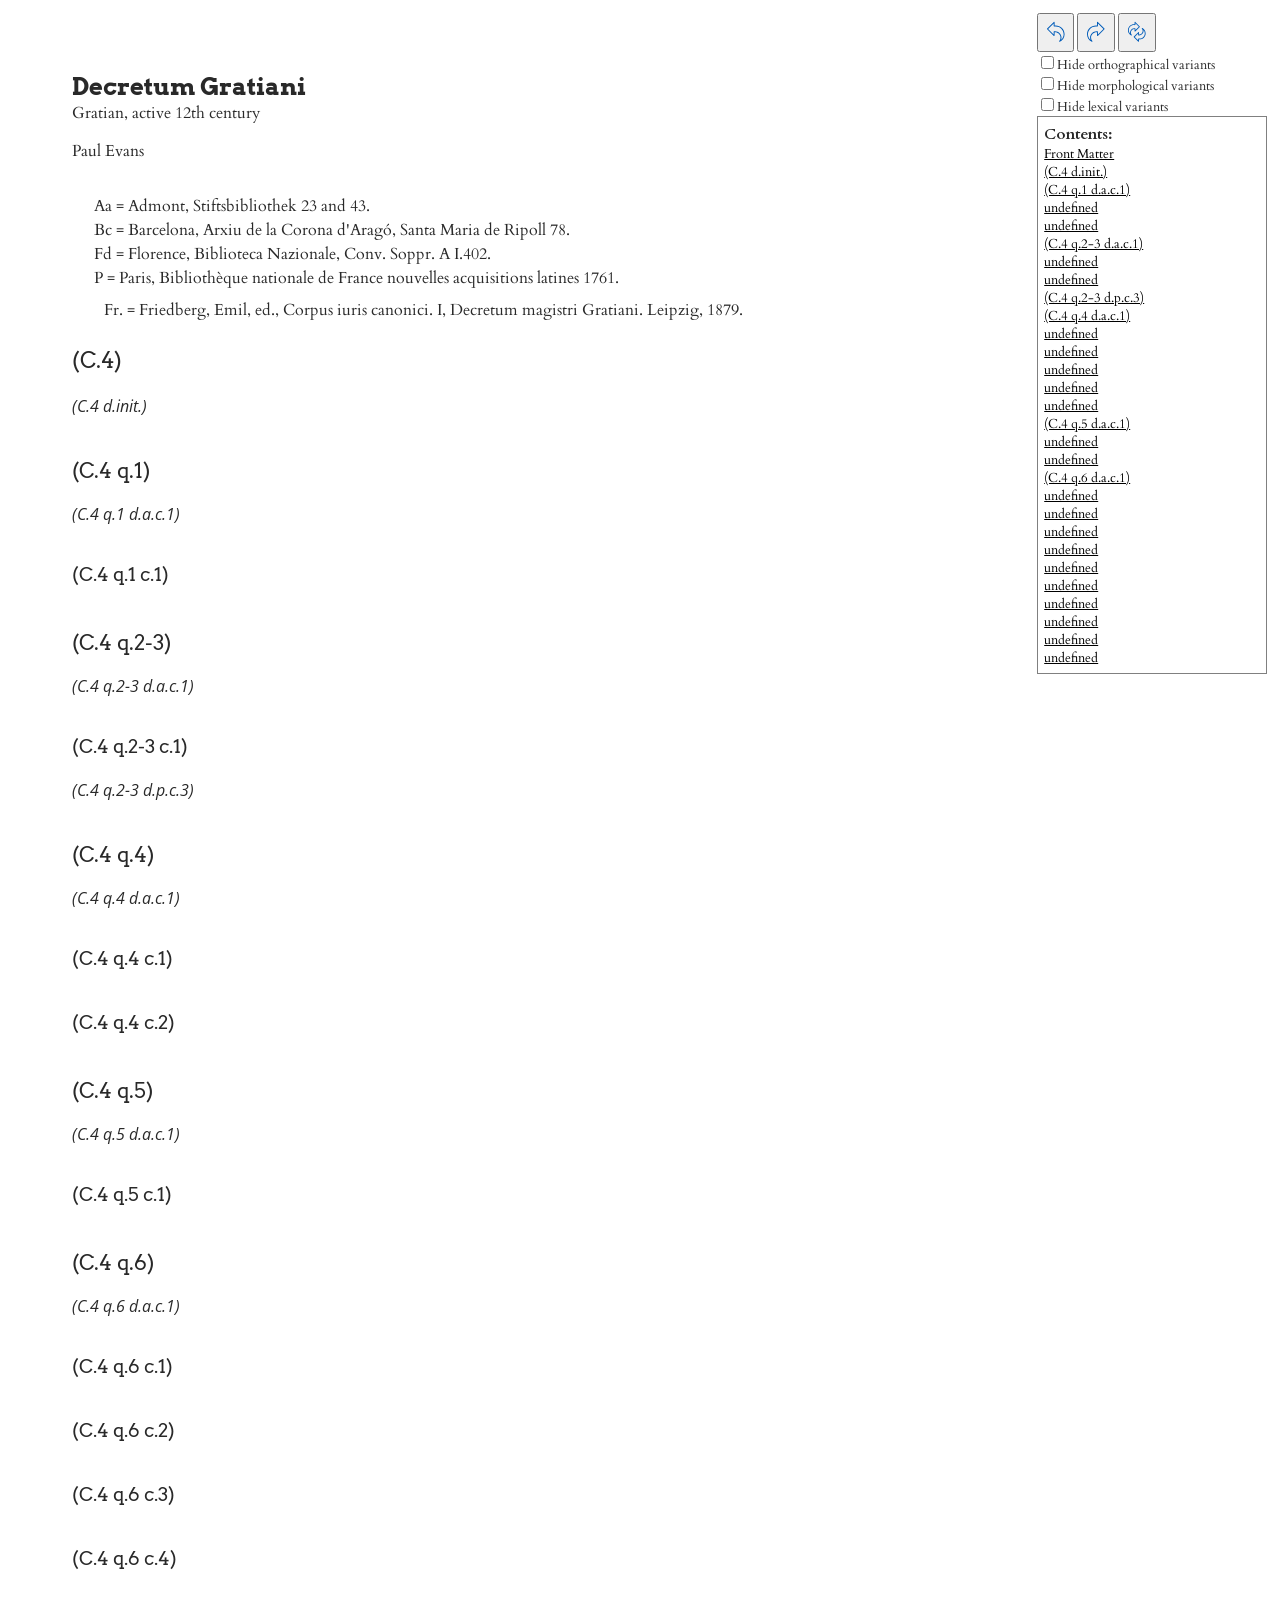
==== index.html @ b50c72ef "Start populating critical edition Saved template version of Critical.xml to data/templates/. Started" ====
<!DOCTYPE html>
<html>
  <head>
    <meta http-equiv="Content-Type" content="text/html; charset=UTF-8">
    <link rel="stylesheet" href="css/fonts.css">
    <link rel="stylesheet" href="css/tei-html.css">
    <link rel="stylesheet" href="css/critical.css">
    <link rel="stylesheet" href="js/jquery-ui-1.11.4.custom/jquery-ui.css">
    <script type="text/javascript" src="js/CETEI.js"></script>
    <script type="text/javascript" src="js/jquery/jquery-1.11.3.js"></script>
    <script type="text/javascript" src="js/jquery-ui-1.11.4.custom/jquery-ui.js"></script>
    <script type="text/javascript" src="js/appcrit.js"></script>
    <script src="js/alpheios-morphlib.js" charset="utf-8"></script>
    <script type="text/javascript">
      var c = new CETEI();
      c.shadowCSS = "css/tei-html.css";
      var app = new appcrit(c, "tei-ab", "tei-div[type=textpart]");
      c.addBehaviors({"handlers":{
        "ab": function(elt) {
          if (elt.previousElementSibling.localName == "tei-head") {
            elt.insertAdjacentHTML('afterbegin', "<span class=\"head\">" + elt.previousElementSibling.innerHTML + " </span>");
          }
        },
        "choice": function(elt) {
          elt.insertAdjacentHTML('afterend', "<br/>");
        },
        // Overrides the default ptr behavior, displaying a short link
        "ptr": function(elt) {
            var link = document.createElement("a");
            link.innerHTML = elt.getAttribute("target").replace(/https?:\/\/([^\/]+)\/.*/, "$1");
            link.href = elt.getAttribute("target");
            return link;
        },
        "gap": ["<span>*</span>"],
        "witDetail": function(elt) {
          var content = document.createElement("span");
          if (elt.hasAttribute("data-empty")) {
            if (elt.getAttribute("type") == "correction-altered") {
              content.innerHTML = " (p.c.) "
            }
            if (elt.getAttribute("type") == "correction-original") {
              content.innerHTML = " (a.c.) "
            }
          } else {
            content.innerHTML = " (" + elt.innerHTML + ") ";
          }
          return content;
        }
      }});
      var data = c.getHTML5('data/Critical.xml', null, function(el){
        if (el.hasAttribute("id")) {
         if (["tei-listwit", "tei-witness", "tei-bibl", "tei-handnote", "tei-person", "tei-item"].includes(el.localName)) {
            var val = $(el).children("tei-abbr[type=siglum]").html();
            if (val) {
              app.references["#" + el.getAttribute("id")] = val;
            } else {
              app.references["#" + el.getAttribute("id")] = el.getAttribute("id");
            }
          }
        }
      });
      data.then(function(TEI){
        $("body").append(TEI);
        app.loadData(TEI);
        if (window.location.hash) {
    			window.location = window.location;
    		}
        $("#loading").remove();
        var section = $("tei-div[type=edition]");
        section.find("tei-ab").each(function(i,elt) {
          var e = $(elt);
          var btns = e.find("span.apps");
          var top = 0;
          var left = 0;
          btns.each(function(i,elt){
            $(elt).find("button").each(function(i,elt) {
              var btn = $(elt);
              var pos = $("#" + app.escapeID(btn.attr("data-app"))).position();
              if (top < pos["top"]) {
                top = pos["top"];
                left = 0;
              } else {
                left++;
              }
              btn.css({"position":"absolute","top":top + "px","left":(left*25) + "px"});
            });
          });
        });
        var morph = new morphlibrary(document);
        morph.activate("lat");
      })
    </script>
    <style media="screen">
      *[source=\#DS] {
        width: 75%;
        border-left: thin solid black;
        border-right: thin solid black;
      }
      tei-ab[source=\#Σ] {
        padding-left: 25%;
        width: 75%;
      }
      tei-seg[source=\#Σ] {
        padding-left: 25%;
        width: 75%;
      }
      tei-div[source=\#Σ]>tei-ab {
        padding-left: 25%;
        width: 75%;
      }
      tei-choice {
        display:block;
      }
      tei-choice>tei-seg {
        float: left;
      }
      tei-choice>tei-seg[source=\#DS] {
        width: 50%;
      }
      tei-choice>tei-seg[source=\#Σ] {
        padding-left: 0px;
        width: 49%;
      }
      tei-div {
        display:block;
      }
      tei-div[type=edition] {
        text-align: justify;
        width: 700px;
      }
      tei-div[type=textpart]>tei-head {
        display: none;
      }
      tei-quote[type=lemma] {
        font-style: normal;
        text-transform: uppercase;
      }
      tei-quote {
        font-style: italic;
      }
      tei-seg {
        display: block;
      }
      tei-ab span.apps {
        width: 150px;
        right: 250px;
      }
    </style>
  </head>
  <body>
    <svg class="svg-icon" style="display:none;">
      <symbol id="note-icon" viewBox="0 0 20 20">
      	<path d="M14.999,8.543c0,0.229-0.188,0.417-0.416,0.417H5.417C5.187,8.959,5,8.772,5,8.543s0.188-0.417,0.417-0.417h9.167C14.812,8.126,14.999,8.314,14.999,8.543 M12.037,10.213H5.417C5.187,10.213,5,10.4,5,10.63c0,0.229,0.188,0.416,0.417,0.416h6.621c0.229,0,0.416-0.188,0.416-0.416C12.453,10.4,12.266,10.213,12.037,10.213 M14.583,6.046H5.417C5.187,6.046,5,6.233,5,6.463c0,0.229,0.188,0.417,0.417,0.417h9.167c0.229,0,0.416-0.188,0.416-0.417C14.999,6.233,14.812,6.046,14.583,6.046 M17.916,3.542v10c0,0.229-0.188,0.417-0.417,0.417H9.373l-2.829,2.796c-0.117,0.116-0.71,0.297-0.71-0.296v-2.5H2.5c-0.229,0-0.417-0.188-0.417-0.417v-10c0-0.229,0.188-0.417,0.417-0.417h15C17.729,3.126,17.916,3.313,17.916,3.542 M17.083,3.959H2.917v9.167H6.25c0.229,0,0.417,0.187,0.417,0.416v1.919l2.242-2.215c0.079-0.077,0.184-0.12,0.294-0.12h7.881V3.959z"></path>
      </symbol>
      <symbol id="rdg-icon" viewBox="0 0 20 20">
    		<path d="M17.659,3.681H8.468c-0.211,0-0.383,0.172-0.383,0.383v2.681H2.341c-0.21,0-0.383,0.172-0.383,0.383v6.126c0,0.211,0.172,0.383,0.383,0.383h1.532v2.298c0,0.566,0.554,0.368,0.653,0.27l2.569-2.567h4.437c0.21,0,0.383-0.172,0.383-0.383v-2.681h1.013l2.546,2.567c0.242,0.249,0.652,0.065,0.652-0.27v-2.298h1.533c0.211,0,0.383-0.172,0.383-0.382V4.063C18.042,3.853,17.87,3.681,17.659,3.681 M11.148,12.87H6.937c-0.102,0-0.199,0.04-0.27,0.113l-2.028,2.025v-1.756c0-0.211-0.172-0.383-0.383-0.383H2.724V7.51h5.361v2.68c0,0.21,0.172,0.382,0.383,0.382h2.68V12.87z M17.276,9.807h-1.533c-0.211,0-0.383,0.172-0.383,0.383v1.755L13.356,9.92c-0.07-0.073-0.169-0.113-0.27-0.113H8.851v-5.36h8.425V9.807z"></path>
    	</symbol>
      <symbol id="redo-icon" viewBox="0 0 20 20">
    		<path d="M16.76,7.51l-5.199-5.196c-0.234-0.239-0.633-0.066-0.633,0.261v2.534c-0.267-0.035-0.575-0.063-0.881-0.063c-3.813,0-6.915,3.042-6.915,6.783c0,2.516,1.394,4.729,3.729,5.924c0.367,0.189,0.71-0.266,0.451-0.572c-0.678-0.793-1.008-1.645-1.008-2.602c0-2.348,1.93-4.258,4.303-4.258c0.108,0,0.215,0.003,0.321,0.011v2.634c0,0.326,0.398,0.5,0.633,0.262l5.199-5.193C16.906,7.891,16.906,7.652,16.76,7.51 M11.672,12.068V9.995c0-0.185-0.137-0.341-0.318-0.367c-0.219-0.032-0.49-0.05-0.747-0.05c-2.78,0-5.046,2.241-5.046,5c0,0.557,0.099,1.092,0.292,1.602c-1.261-1.111-1.979-2.656-1.979-4.352c0-3.331,2.77-6.041,6.172-6.041c0.438,0,0.886,0.067,1.184,0.123c0.231,0.043,0.441-0.134,0.441-0.366V3.472l4.301,4.3L11.672,12.068z"></path>
    	</symbol>
      <symbol id="undo-icon" viewBox="0 0 20 20">
    		<path d="M3.24,7.51c-0.146,0.142-0.146,0.381,0,0.523l5.199,5.193c0.234,0.238,0.633,0.064,0.633-0.262v-2.634c0.105-0.007,0.212-0.011,0.321-0.011c2.373,0,4.302,1.91,4.302,4.258c0,0.957-0.33,1.809-1.008,2.602c-0.259,0.307,0.084,0.762,0.451,0.572c2.336-1.195,3.73-3.408,3.73-5.924c0-3.741-3.103-6.783-6.916-6.783c-0.307,0-0.615,0.028-0.881,0.063V2.575c0-0.327-0.398-0.5-0.633-0.261L3.24,7.51 M4.027,7.771l4.301-4.3v2.073c0,0.232,0.21,0.409,0.441,0.366c0.298-0.056,0.746-0.123,1.184-0.123c3.402,0,6.172,2.709,6.172,6.041c0,1.695-0.718,3.24-1.979,4.352c0.193-0.51,0.293-1.045,0.293-1.602c0-2.76-2.266-5-5.046-5c-0.256,0-0.528,0.018-0.747,0.05C8.465,9.653,8.328,9.81,8.328,9.995v2.074L4.027,7.771z"></path>
    	</symbol>
      <symbol id="reload-icon" viewBox="0 0 20 20">
    		<path d="M12.319,5.792L8.836,2.328C8.589,2.08,8.269,2.295,8.269,2.573v1.534C8.115,4.091,7.937,4.084,7.783,4.084c-2.592,0-4.7,2.097-4.7,4.676c0,1.749,0.968,3.337,2.528,4.146c0.352,0.194,0.651-0.257,0.424-0.529c-0.415-0.492-0.643-1.118-0.643-1.762c0-1.514,1.261-2.747,2.787-2.747c0.029,0,0.06,0,0.09,0.002v1.632c0,0.335,0.378,0.435,0.568,0.245l3.483-3.464C12.455,6.147,12.455,5.928,12.319,5.792 M8.938,8.67V7.554c0-0.411-0.528-0.377-0.781-0.377c-1.906,0-3.457,1.542-3.457,3.438c0,0.271,0.033,0.542,0.097,0.805C4.149,10.7,3.775,9.762,3.775,8.76c0-2.197,1.798-3.985,4.008-3.985c0.251,0,0.501,0.023,0.744,0.069c0.212,0.039,0.412-0.124,0.412-0.34v-1.1l2.646,2.633L8.938,8.67z M14.389,7.107c-0.34-0.18-0.662,0.244-0.424,0.529c0.416,0.493,0.644,1.118,0.644,1.762c0,1.515-1.272,2.747-2.798,2.747c-0.029,0-0.061,0-0.089-0.002v-1.631c0-0.354-0.382-0.419-0.558-0.246l-3.482,3.465c-0.136,0.136-0.136,0.355,0,0.49l3.482,3.465c0.189,0.186,0.568,0.096,0.568-0.245v-1.533c0.153,0.016,0.331,0.022,0.484,0.022c2.592,0,4.7-2.098,4.7-4.677C16.917,9.506,15.948,7.917,14.389,7.107 M12.217,15.238c-0.251,0-0.501-0.022-0.743-0.069c-0.212-0.039-0.411,0.125-0.411,0.341v1.101l-2.646-2.634l2.646-2.633v1.116c0,0.174,0.126,0.318,0.295,0.343c0.158,0.024,0.318,0.034,0.486,0.034c1.905,0,3.456-1.542,3.456-3.438c0-0.271-0.032-0.541-0.097-0.804c0.648,0.719,1.022,1.659,1.022,2.66C16.226,13.451,14.428,15.238,12.217,15.238"></path>
    	</symbol>
    </svg>

    <div id="loading">
      <p>✻</p>
    </div>
    <div id="controls">
      <div id="editing">
        <ul>
          <li><button onclick="app.undo()" title="undo"><svg class="svg-icon">
            <use xlink:href="#undo-icon"></use>
          </svg></button></li>
          <li><button onclick="app.redo()" title="redo"><svg class="svg-icon">
            <use xlink:href="#redo-icon"></use>
          </svg></button></li>
          <li><button onclick="while (app.log.length > 0) {app.undo();}" title="undo all"><svg class="svg-icon">
            <use xlink:href="#reload-icon"></use>
          </svg></button></li>
        </ul>
      </div>
      <div id="display">
        <form class="">
          <ul>
            <li><input type="checkbox" name="orthographical" value="true"><label for="orthographical">Hide orthographical variants</label></li>
            <li><input type="checkbox" name="morphological" value="true"><label for="morphological">Hide morphological variants</label></li>
            <li><input type="checkbox" name="lexical" value="true"><label for="lexical">Hide lexical variants</label></li>
          </ul>
        </form>
      </div>
    </div>
  </body>
</html>
---- css/fonts.css ----
@import url('https://fonts.googleapis.com/css?family=Arvo');
@import url('https://fonts.googleapis.com/css?family=Cardo');
@import url('https://fonts.googleapis.com/css?family=Open+Sans');
@font-face {
    font-family: "medieval";
    src: url("fonts/Junicode.woff") format('woff');
}
@font-face {
    font-family: "medieval";
    src: url("fonts/Junicode-Bold.woff") format('woff');
    font-weight: Bold;
}
@font-face {
    font-family: "medieval";
    src: url("fonts/Junicode-BoldItalic.woff") format('woff');
    font-weight: Bold;
    font-style: italic;
}
@font-face {
    font-family: "medieval";
    src: url("fonts/Junicode-Italic.woff") format('woff');
    font-style: italic;
}
---- css/tei-html.css ----
/* imports */
/* @import url("shell.css"); */
/* namespaces */
/* @namespace "http://www.tei-c.org/ns/1.0"; */
/* @namespace with prefix, as below, throws and error in less. */
/* @namespace html "http://www.w3.org/1999/xhtml"; */
/* Less variables */
.note-like {
  display: block;
  margin: 1.5em auto 1.5em auto;
  padding: .5em 1.5em 1.5em 1.5em;
  border: 1px solid black;
  border-radius: 15px;
  width: 325px;
  position: relative;
  border: 1px solid #aaaaaa;
  background: #fafafa;
  /* reset text-indent for note with <l> ancestors. */
  text-indent: 0;
  font-size: 85%;
  text-align: justify;
  -webkit-box-shadow: 0px 1px 3px rgba(0, 0, 0, 0.25);
  -moz-box-shadow: 0px 1px 3px rgba(0, 0, 0, 0.25);
  box-shadow: 0px 1px 3px rgba(0, 0, 0, 0.25);
}
/* US Style Quotes */
.quotesUS {
  quotes: "\201c" "\201d" "\2018" "\2019" "\201c" "\201d" "\2018" "\2019" "\201c" "\201d" "\2018" "\2019" "\201c" "\201d";
}
/* UK-Style Quotes */
.quotesUK {
  quotes: "\2018" "\2019" "\201c" "\201d" "\2018" "\2019" "\201c" "\201d" "\2018" "\2019" "\201c" "\201d" "\2018" "\2019";
}
.quotes {
  quotes: "\201c" "\201d" "\2018" "\2019" "\201c" "\201d" "\2018" "\2019" "\201c" "\201d" "\2018" "\2019" "\201c" "\201d";
}
.block-margins {
  display: block;
  margin-top: 1em;
  margin-bottom: 1em;
}
.box-shadow {
  -webkit-box-shadow: 0px 1px 3px rgba(0, 0, 0, 0.25);
  -moz-box-shadow: 0px 1px 3px rgba(0, 0, 0, 0.25);
  box-shadow: 0px 1px 3px rgba(0, 0, 0, 0.25);
}
.hide {
  display: none;
}
.mono {
  font-family: Courier,monospace;
}
.page-setup {
  margin-left: 2em;
  margin-right: 4em;
  padding: 2.5em;
  font-family: Cochin, Georgia, Serif;
  font-size: 14pt;
  background-color: #ebebeb;
  color: #292929;
  width: 33em;
}
.table-border {
  /*
border-left: 2px solid @border-color;
border-top:2px solid @border-color;
*/
  border: 1px dotted #aaaaaa;
}
.clicked {
  font-weight: bold;
}

/* Controls */
div#controls {
  position: fixed;
  top: 1em;
  right: 1em;
  font-size: 80%;
  width: 18%
}
div#controls h2 {
  font-size: 120%;
  margin: 0;
}
div#controls ul {
  list-style-type: none;
  margin:0;
  padding:0;
}
div#navigation {
  border: thin solid gray;
  padding: 0.5em;
}
div#navigation a.selected {
  font-weight: bold;
}
div#editing li {
  display: inline;
  font-size: 200%;
}
div#editing button {
  font-size: 100%;
  padding: 4px 4px 0px;
}




/* Apparatus */
div.apparatus {
  font-size: 80%;
  width: 700px;
}
div.hover {
  width: 315px;
}
div.apparatus tei-app {
  display: inline;
}
div.apparatus tei-app.app-copy {
  display: none;
}
div.apparatus tei-app span.source {
  font-weight: normal;
  margin-right: .3em;
}
div.apparatus tei-app>span.lem {
  font-weight: bold;
  margin-right: .5em;
}
div.apparatus tei-app>span.lem:before {
  content: '\a';
  white-space: pre;
}
span.note {
  display:none;
}
div.apparatus span.note {
  display:inline;
}
div.apparatus tei-app>tei-lem {
  font-weight: bold;
  margin-left: .2em;
  display: inline;
}
div.apparatus tei-app tei-rdg {
  display: inline;
  font-style: italic;
}
div.apparatus tei-app tei-rdg.hidden {
  display: none;
}
div.apparatus tei-app tei-rdg:before {
  content: " ";
}
div.apparatus tei-rdgGrp {
  display: inline;
}
div.apparatus tei-app tei-wit {
  display: inline;
  font-style: italic;
  margin-right: .3em;
}
div.apparatus tei-app>tei-note {
  display: inline;
  font-style: italic;
  margin-right: .5em;
}


/*TODO: figure out what to do with source lists.*/
tei-div[type="sources"] {
  display:none;
}

tei-text button.app {
  border: thin solid white;
  background-color: white;
  font-size: 120%;
  width: 25px;
  height: 20px;
  padding: 0px;
}

tei-text button.app:hover {
  border: thin solid silver;
}

tei-text button.note:hover {
  border: thin solid white;
}

button:focus {
  outline: none;
}
tei-text span.apps {
  display: inline;
  position: absolute;
  top: 0;
  right: 25%;
}

tei-p span.apps {
  display: inline;
  position: absolute;
  right: -15%;
  top: 0px;
  width: 80px;
}

/* Apparatus tooltips */
div.apparatus span.lineref {
  display: none;
}

.ui-tooltip-content div.apparatus span.source {
  font-weight: normal;
  margin-right: .3em;
}
.ui-tooltip-content div.apparatus>span.lem {
  display: none;
}
.ui-tooltip-content div.apparatus>span.lineref {
  display: inline;
}
.ui-tooltip-content div.apparatus tei-lem {
  display: inline;
}
.ui-tooltip-content div.apparatus tei-rdg {
  font-style: italic;
  display: inline;
}
.ui-tooltip-content div.apparatus tei-rdg.hidden {
  display: none;
}
.ui-tooltip-content div.apparatus tei-rdg:before {
  content: " ";
}
.ui-tooltip-content div.apparatus tei-rdgGrp {
  display: inline;
}
.ui-tooltip-content div.apparatus tei-wit {
  display: inline;
  margin-right: .3em;
}
.ui-tooltip-content div.apparatus tei-witdetail {
  display: none;
}
.ui-tooltip-content div.apparatus tei-note {
  display: inline;
  margin-right: .3em;
}
.ui-tooltip-content span.note {
  display:inline;
}
/* lists in tooltips */
.ui-tooltip-content tei-listwit {
  display: inline;
  margin: 0;
}
.ui-tooltip-content tei-listbibl {
  display: inline;
  margin: 0;
}
.ui-tooltip-content tei-witness {
  display: inline;
}
.ui-tooltip-content tei-witdetail {
  display: none;
}
.ui-tooltip-content tei-bibl {
  display: inline;
}
.highlight {
  background: yellow;
}
.highlight tei-lem:empty:before {
  content: ' – ';
}

/* Apparatus dialogs */
.ui-dialog-titlebar {
  padding: 0;
}
.ui-dialog-content tei-lem {
  display: inline;
}
.ui-dialog-content tei-lem:hover {
  cursor: pointer;
  text-decoration: underline;
}
.ui-dialog-content tei-rdg {
  display: inline;
  font-style: italic;
}
.ui-dialog-content tei-rdg.hidden {
  display: none;
}
.ui-dialog-content tei-rdg:hover {
  cursor: pointer;
  text-decoration: underline;
}
.ui-dialog-content tei-rdgGrp {
  display: inline;
}
.ui-dialog-content tei-wit {
  display: inline;
  font-style: italic;
  margin-right: .3em;
}
.ui-dialog-content tei-witdetail {
  display: none;
}
.ui-dialog-content span.lem {
  display: none;
}
.ui-dialog-content tei-note[data-id]:hover {
  cursor: pointer;
  text-decoration: underline;
}
.ui-dialog-content span[data-id]:hover {
  cursor: pointer;
  text-decoration: underline;
}
.ui-dialog-content tei-note {
  display: inline;
  font-style: italic;
  margin-right: .3em;
}
.ui-dialog-content span.source {
  font-weight: normal;
  margin-right: .3em;
}

/* Choice elements */
tei-choice tei-abbr + tei-expan:before,
tei-choice tei-expan + tei-abbr:before,
tei-choice tei-sic + tei-corr:before,
tei-choice tei-corr + tei-sic:before,
tei-choice tei-orig + tei-reg:before,
tei-choice tei-reg + tei-orig:before {
  content: " (";
}
tei-choice tei-abbr + tei-expan:after,
tei-choice tei-expan + tei-abbr:after,
tei-choice tei-sic + tei-corr:after,
tei-choice tei-corr + tei-sic:after,
tei-choice tei-orig + tei-reg:after,
tei-choice tei-reg + tei-orig:after {
  content: ")";
}
/* A */
tei-ab {
  display: block;
  margin-top: 1em;
  margin-bottom: 1em;
}
tei-accMat {
  display: block;
}
tei-accMat:before {
  content: "accompanying materials: ";
}
tei-acquisition {
  display: block;
  margin-top: 0;
  margin-bottom: 0;
}
tei-acquisition:before {
  font-weight: bold;
  content: "acquisition";
}
tei-activity {
  display: block;
}
tei-activity:before {
  content: "activity: ";
}
tei-actor {
  /* Empty Rule Set */
}
/* add */
/* Could add other [place=] variations */
tei-add[place=above] {
  vertical-align: super;
}
tei-add[place=inline]:before {
  content: "«";
}
tei-add[place=inline]:after {
  content: "»";
}
tei-add[place=inRas]:before {
  content: "«";
}
tei-add[place=inRas]:after {
  content: "»";
}
tei-add[place=below] {
  vertical-align: sub;
}
tei-addName {
  /* Empty Rule Set */
}
tei-addSpan {
  /* Empty Rule Set */
}
tei-additional {
  display: block;
}
tei-additions {
  display: block;
}
tei-additions:before {
  content: "Significant additions within the document: ";
}
tei-addrLine {
  display: block;
}
tei-address {
  /* Empty Rule Set */
}
tei-address[data-tei-rend~="block"], addresss[data-tei-rendition~="#block"] {
  display: block;
}
tei-adminInfo {
  display: block;
}
tei-affiliation {
  /* Empty Rule Set */
}
tei-age {
  /* Empty Rule Set */
}
tei-alt {
  /* Empty Rule Set */
}
tei-altGrp {
  /* Empty Rule Set */
}
tei-altIdent {
  /* Empty Rule Set */
}
tei-altIdentifier {
  /* Empty Rule Set */
}
tei-am {
  /* Empty Rule Set */
}
tei-analytic {
  /* Empty Rule Set */
}
tei-anchor {
  /* Empty Rule Set */
}
tei-app {
}
tei-app tei-note {
  display: none;
}
tei-appInfo {
  display: block;
}
tei-appInfo:before {
  content: "Application information: ";
}
tei-application {
  display: block;
}
tei-application:after {
  content: " " attr(version);
}
tei-arc {
  /* Empty Rule Set */
}
tei-argument {
  display: block;
}
tei-att {
  font-family: Courier,monospace;
}
tei-att:before {
  content: "@";
}
tei-attDef {
  /* Empty Rule Set */
}
tei-attList {
  /* Empty Rule Set */
}
tei-attRef {
  /* Empty Rule Set */
}
tei-author {
  /* Empty Rule Set */
}
tei-titleStmt > tei-author {
  display: block;
  margin-bottom: 1em;
}
tei-authority {
  /* Empty Rule Set */
}
tei-publicationStmt > tei-availability {
  font-size: 80%;
}
tei-publicationStmt > tei-availability:before {
  font-weight: bold;
  content: "Availability: ";
}
tei-publicationStmt > tei-availability[data-tei-status]:before {
  font-weight: bold;
  content: "Availability (" attr(status) "): ";
}
/* B */
tei-back {
  display: block;
}
tei-bibl {
  /* Empty Rule Set */
}
tei-bibl[data-tei-rend~="block"], bibl[data-tei-rendition~="#block"] {
  display: block;
  padding-left: 2em;
  text-indent: -2em;
}
tei-biblFull {
  display: block;
}
tei-biblScope {
  /* Empty Rule Set */
}
tei-biblStruct {
  /* Empty Rule Set */
}
tei-bicond {
  /* Empty Rule Set */
}
tei-binary {
  /* Empty Rule Set */
}
tei-binaryObject {
  /* Empty Rule Set */
}
tei-binding {
  display: block;
}
tei-binding:before {
  content: "Binding: \a";
  white-space: pre-wrap;
}
tei-binding[data-tei-contemporary]:before {
  content: "Binding: \A" "Contemporary: " attr(contemporary) "\A";
  white-space: pre-wrap;
}
tei-bindingDesc {
  display: block;
}
tei-bindngDesc:before {
  content: "Binding Description: \A";
}
tei-birth {
  display: block;
}
tei-birth:before {
  content: "Birth: ";
}
tei-bloc {
  /* Empty Rule Set */
}
tei-broadcast {
  /* Empty Rule Set */
}
tei-byline {
  /* Empty Rule Set */
}
/* c */
tei-c {
  /* Empty Rule Set */
}
tei-cRefPattern {
  display: none;
}
tei-caesura {
  /* Empty Rule Set */
}
tei-camera {
  /* Empty Rule Set */
}
tei-caption {
  display: block;
  margin-top: 1em;
  margin-bottom: 1em;
}
tei-case[data-tei-value]:before {
  font-weight: bold;
  content: attr(value) " ";
}
tei-castGroup {
  display: block;
  margin-top: 1em;
  margin-bottom: 1em;
}
tei-castItem {
  display: list-item;
}
tei-castList {
  display: block;
  list-style-type: none;
  margin-top: 1em;
  margin-bottom: 1em;
  margin-left: 2em;
}
tei-catDesc {
  /* Empty Rule Set */
}
tei-catRef {
  /* Empty Rule Set */
}
tei-category {
  /* Empty Rule Set */
}
tei-cb {
  display: block;
  margin-top: 1em;
  margin-bottom: 1em;
}
tei-cb:before {
  content: "[column break]";
}
tei-certainty {
  /* Empty Rule Set */
}
tei-change {
  /* Empty Rule Set */
}
tei-channel {
  /* Empty Rule Set */
}
tei-charDecl {
  /* Empty Rule Set */
}
tei-charName {
  /* Empty Rule Set */
}
tei-charProp {
  /* Empty Rule Set */
}
tei-choice {
  /* Empty Rule Set */
}
tei-cit {
  /* Empty Rule Set */
}
tei-cl {
  /* Empty Rule Set */
}
tei-classCode {
  /* Empty Rule Set */
}
tei-classDecl {
  /* Empty Rule Set */
}
tei-classRef {
  /* Empty Rule Set */
}
tei-classSpec {
  /* Empty Rule Set */
}
tei-classes {
  /* Empty Rule Set */
}
tei-climate {
  display: block;
  margin-top: 1em;
  margin-bottom: 1em;
}
tei-climate:before {
  font-weight: bold;
  content: "Climate: ";
}
tei-closer {
  /* Empty Rule Set */
}
tei-code {
  font-family: Courier,monospace;
}
/* jawalsh:
For things like collation, condition, etc. that can have text or paragraphs as
children, we should use margins, when the content is text, and no margins when there
are child paragraphs (or other block elements). Otherwise we end up with double
margins. */
tei-collation {
  display: block;
  margin-top: 1em;
  margin-bottom: 1em;
}
tei-collection {
  /* Empty Rule Set */
}
tei-colloc {
  /* Empty Rule Set */
}
tei-colophon {
  font-style: italic;
}
tei-cond {
  /* Empty Rule Set */
}
tei-condition {
  display: block;
  margin-top: 1em;
  margin-bottom: 1em;
}
tei-constitution {
  display: block;
  margin-top: 1em;
  margin-bottom: 1em;
}
tei-constitution:before {
  font-weight: bold;
  content: "Constitution: ";
}
tei-constitution[data-tei-type] {
  display: block;
  margin-top: 1em;
  margin-bottom: 1em;
}
tei-constitution[data-tei-type]:before {
  font-weight: bold;
  content: "Constitution (" attr(type) "): ";
}
tei-constitution[data-tei-type=frags] {
  display: block;
  margin-top: 1em;
  margin-bottom: 1em;
}
tei-constitution[data-tei-type=frags]:before {
  font-weight: bold;
  content: "Constitution (fragments): ";
}
tei-constraint {
  /* Empty Rule Set */
}
tei-constraintSpec {
  /* Empty Rule Set */
}
tei-content {
  /* Empty Rule Set */
}
/* jawalsh:
tei-Need to discuss and coordinate handling of sic/corr, abbr/expan, and orig/reg */
tei-corr {
  /* Empty Rule Set */
}
tei-correction {
  /* Empty Rule Set */
}
tei-country {
  /* Empty Rule Set */
}
tei-creation {
  /* Empty Rule Set */
}
/*jawalsh:
tei-Need to handle attributes for custEvent. All the att.datable* attributes will be tricky.
tei-custodialHist and custEvent may normally be hidden along with other header metadata, but
tei-we'll have other datable elements that may be tricky. */
tei-custEvent {
  display: list-item;
}
tei-custodialHist {
  display: block;
  margin-top: 1em;
  margin-bottom: 1em;
}
/* d */
tei-date[data-tei-when]:empty:before {
  content: attr(when);
}
/* e */
tei-editionStmt {
  display:block;
}
tei-egXML {
  display: block;
  font-size: 80%;
  margin-left: 1em;
  padding-left: 1em;
  border-left: 1px solid #aaaaaa;
  margin-top: .75em;
  margin-bottom: .75em;
  padding-top: .75em;
  padding-bottom: .75em;
  font-family: monospace;
  white-space: pre;
}
tei-encodingDesc {
  display: none;
}
tei-epigraph {
  display: block;
  margin-top: 1em;
  margin-bottom: 1em;
}
tei-explicit {
  font-style: italic;
}
tei-fileDesc > extent {
  display: none;
}
/* f */
tei-figure {
  display: block;
  text-align: center;
  margin-left: auto;
  margin-right: auto;
}
/* g */
tei-g {
  /* Empty Rule Set */
}
tei-gap {
  /* GLS: Depending upon how we handle gap and lacuna, we may want to enclose in [] */
}
tei-gap[data-tei-reason='lost']:before {
  content:'[';
}
tei-gap[data-tei-reason='lost']:after {
  content: attr(data-content) ']';
}
tei-gap[data-tei-reason='illegible']:after {
  content: attr(data-content);
}
tei-gb {
  /* Empty Rule Set */
}
tei-gen {
  /* Empty Rule Set */
}
tei-genName {
  /* Empty Rule Set */
}
tei-geo {
  /* Empty Rule Set */
}
tei-geoDecl {
  /* Empty Rule Set */
}
tei-geogFeat {
  /* Empty Rule Set */
}
tei-geogName {
  /* Empty Rule Set */
}
tei-gi {
  font-family: Courier,monospace;
}
tei-gi:before {
  content: "<";
}
tei-gi:after {
  content: ">";
}
tei-gloss {
  /* Empty Rule Set */
}
tei-glyph {
  /* Empty Rule Set */
}
tei-glyphName {
  /* Empty Rule Set */
}
tei-gram {
  /* Empty Rule Set */
}
tei-gramGrp {
  /* Empty Rule Set */
}
tei-graph {
  /* Empty for now */
}
tei-graphic {
}
tei-group {
  /* Empty Rule Set */
}
/* h */
tei-handDesc {
  /* Empty Rule Set */
}
tei-handNote {
  /* Empty Rule Set */
}
tei-handNotes {
  /* Empty Rule Set */
}
tei-handShift {
  /* Empty Rule Set */
}
/* Need head with TEI parent to distinguish from HTML head */
tei-TEI tei-head {
  display: block;
  font-family: Arvo, sans-serif;
  font-weight: normal;
}
tei-body > tei-head {
  font-size: 180%;
  text-indent: -0.5em;
}
tei-div.textpart {
  display: none;
}
tei-div > tei-head {
  font-size: 170%;
  padding-top: 1em;
}
tei-div > tei-div > tei-head {
  font-size: 155%;
}
tei-div > tei-div > tei-div > tei-head {
  font-size: 140%;
}
tei-div > tei-div > tei-div > tei-div > tei-head, list > tei-head {
  font-size: 130%;
}
tei-div > tei-div > tei-div > tei-div > tei-div > tei-head {
  font-size: 120%;
}
tei-div > tei-div > tei-div > tei-div > tei-div > tei-div tei-head {
  font-size: 110%;
}
tei-figure > tei-head {
  display: block;
  margin: 1.5em auto 1.5em auto;
  padding: .5em 1.5em 1.5em 1.5em;
  border: 1px solid black;
  border-radius: 15px;
  width: 325px;
  position: relative;
  border: 1px solid #aaaaaa;
  background: #fafafa;
  /* reset text-indent for note with <l> ancestors. */
  text-indent: 0;
  font-size: 85%;
  text-align: justify;
  -webkit-box-shadow: 0px 1px 3px rgba(0, 0, 0, 0.25);
  -moz-box-shadow: 0px 1px 3px rgba(0, 0, 0, 0.25);
  box-shadow: 0px 1px 3px rgba(0, 0, 0, 0.25);
  width: 85%;
  font-family: Georgia, Serif;
  font-size: 13pt;
}
tei-headItem {
  /* Empty Rule Set */
}
tei-headLabel {
  /* Empty Rule Set */
}
tei-height {
  /* Empty Rule Set */
}
tei-heraldry {
  /* Empty Rule Set */
}
tei-hi[rend="caps"] {
  font-weight:bold;
}
tei-hi[rend="italic"] {
  font-style: italic;
}
tei-hi[rend="super"] {
  font-size: 60%;
  vertical-align: super;
}
tei-hi[rend="superscript"] {
  font-size: 60%;
  vertical-align: super;
}
tei-hi {
  /* GLS: do we want to bold this or change the background color? */
}
tei-history {
  /* Empty Rule Set */
}
tei-hom {
  /* Empty Rule Set */
}
tei-hyph {
  /* Empty Rule Set */
}
tei-hyphenation {
  /* Empty Rule Set */
}
/* i */
tei-iNode {
  /* Empty Rule Set */
}
tei-iType {
  /* Empty Rule Set */
}
tei-ident {
  font-family: Courier,monospace;
}
tei-idno {
  /* Empty Rule Set */
}
tei-if {
  /* Empty Rule Set */
}
tei-iff {
  /* Empty Rule Set */
}
tei-imprimatur {
  /* Empty Rule Set */
}
tei-imprint {
  /* Empty Rule Set */
}
tei-incident {
  /* Empty Rule Set */
}
tei-incipit {
  font-style: italic;
}
tei-index {
  /* Empty Rule Set */
}
tei-institution {
  /* Empty Rule Set */
}
tei-interaction {
  /* Empty Rule Set */
}
tei-interpGrp {
  /* Empty Rule Set */
}
tei-interpretation {
  /* Empty Rule Set */
}
tei-item {
  display: list-item;
  margin-left: 1em;
}
tei-cell item {
  margin-left: 1em;
}

/* j */
tei-join {
  /* Empty Rule Set */
}
tei-joinGrp {
  /* Empty Rule Set */
}
/* k */
tei-keywords {
  /* Empty Rule Set */
}
tei-kinesic {
  /* Empty Rule Set */
}
/* l */
tei-l {
  display: block;
  width: 35em;
  margin-left:2em;
}
tei-l[data-num]:before {
  content: attr(data-num);
  position: absolute;
  left: 1em;
}
tei-l tei-label {
  position:absolute;
  left: 4em;
  font-weight: bold;
}
tei-lacunaEnd {
  /* Empty Rule Set */
}
tei-lacunaStart {
  /* Empty Rule Set */
}
tei-lang {
  /* Empty Rule Set */
}
tei-langKnowledge {
  /* Empty Rule Set */
}
tei-langKnown {
  /* Empty Rule Set */
}
tei-langUsage {
  /* Empty Rule Set */
}
tei-language {
  /* Empty Rule Set */
}
tei-layout {
  /* Empty Rule Set */
}
tei-layoutDesc {
  /* Empty Rule Set */
}
tei-lb {
  /* Empty Rule Set */
}
tei-lb:after {
  content: '\a';
  white-space: pre;
}
tei-lbl {
  /* Empty Rule Set */
}
tei-leaf {
  /* Empty Rule Set */
}
tei-app[data-tei-type=inline] tei-lem {
}
tei-lg {
  display: block;
  margin-top: 1em;
  margin-bottom: 1em;
}
tei-link {
  /* Empty Rule Set */
}
tei-linkGrp {
  /* Empty Rule Set */
}
tei-list {
  display: block;
  margin-top: 1em;
  margin-bottom: 1em;
  list-style-type: none;
}
tei-item > tei-list {
  margin-top: 0;
}
tei-sourceDesc tei-list {
  list-style-type: none;
}
tei-sourceDesc > tei-list > tei-head {
  font-size: 140%;
  font-weight: bold;
}
tei-sourceDesc tei-list > tei-item {
  display: list-item;
}

/* Match only lists that are descendants of
tei-text. Otherwise they show up in the header. */
tei-text tei-list[type=simple] {
  list-style-type: none;
}
tei-text tei-list[type=bulleted] {
  list-style-type: disc;
}
tei-text tei-list[type=ordered] {
  list-style-type: none;
  counter-reset: items 0;
}
tei-text tei-list[type=ordered] > tei-item {
  display: list-item;
  margin-left: 0;
}
tei-item > tei-list[type=ordered] {
  margin-left: 1em;
}
tei-text tei-list[type=ordered] > item:before {
  counter-increment: items 1;
  content: counter(items, decimal) ". ";
}
tei-text tei-list[type=gloss] {
  list-style-type: none;
}
tei-list[type="gloss"] > tei-label {
  display: block;
  margin-top: 0.25em;
  margin-bottom: 0.25em;
  font-weight: bold;
}
tei-list[type="gloss"] > tei-item {
  margin-left: 2em;
}
tei-item > tei-list[type=ordered] {
  margin-left: 1em;
}
tei-listApp {
  display: block;
  margin: 1em;
  padding: 1em;
}

/* sourceDesc lists */
tei-listBibl {
  display:block;
  list-style-type: none;
  margin-left: .5 em;
  margin-top: .5em;
}
tei-listBibl > tei-head {
  font-size: 120%;
  font-weight: bold;
}
tei-listBibl > tei-bibl {
  display: list-item;
  margin-left: 2em;
}
tei-listWit {
  display:block;
  list-style-type: none;
  margin-left: .5em;
}
tei-listWit > tei-head {
  font-size: 120%;
  font-weight: bold;
}
tei-listWit > tei-witness {
  display: list-item;
  margin-left: 2em;
  text-indent: -1.1em;
}
tei-localName {
  /* Empty Rule Set */
}
tei-locale {
  /* Empty Rule Set */
}
tei-location {
  /* Empty Rule Set */
}
tei-locus {
  display: none;
}
tei-locusGrp {
  /* Empty Rule Set */
}
/* m */
tei-m {
  /* Empty Rule Set */
}
tei-macroRef {
  /* Empty Rule Set NOT SURE WHAT EXACTLY*/
}
tei-macroSpec {
  /* dunno */
}
tei-mapping {
  /* not sure, maybe create rends for a few standard types, maybe hide */
}
tei-material {
  /* Empty Rule Set */
}
tei-measure {
  /* Empty Rule Set */
}
tei-measureGrp {
  /* probably want to display attributes, at least units and type */
}
tei-meeting {
  /*Block */
}
tei-memberOf {
  /* Empty Rule Set */
}
tei-mentioned {
  /* think do nothing, not real clear on function, maybe hide? */
}
tei-metDecl {
  /* Empty Rule Set */
}
tei-metSym {
  /* Empty Rule Set */
}
tei-milestone {
  display: none;
  margin-left: auto;
  margin-right: auto;
  text-align: center;
}
tei-milestone:before {
  /*content: "* * * * *";*/
}
tei-moduleRef {
  /* probably hide, not sure how we want to deal */
}
tei-moduleSpec {
  /* probably hide, not sure how we want to deal */
}
tei-monogr {
  /* block with space above, below */
}
tei-mood {
  /* Empty Rule Set */
}
tei-move {
  /* not sure, block, maybe just ital, maybe in parenths*/
}
tei-msContents {
  /* inline */
}
tei-msDesc {
  /* block with space above, below */
}
tei-msIdentifier {
  /* block */
}
tei-msItem {
  /* block */
}
tei-msItemStruct {
  /* block */
}
tei-msName {
  /* Empty Rule Set */
}
tei-msPart {
  /* not sure, think block */
}
tei-musicNotation {
  font-weight: bold;
}
tei-musicNotation:before {
  font-weight: bold;
  content: "Musical Notation: ";
}
/* n */
tei-name {
  /* Empty Rule Set */
}
tei-nameLink {
  /* Empty Rule Set */
}
tei-namespace {
  /* not sure, hide? */
}
tei-nationality {
  /* Empty Rule Set */
}
tei-node {
  display: none;
}
tei-normalization {
  /* Empty Rule Set */
}
tei-note {
  /*
  display: block;
  margin: 1.5em auto 1.5em auto;
  padding: .5em 1.5em 1.5em 1.5em;
  border: 1px solid black;
  border-radius: 15px;
  width: 325px;
  position: relative;
  border: 1px solid #aaaaaa;
  background: #fafafa;
  /* reset text-indent for note with <l> ancestors. */
  /*
  text-indent: 0;
  font-size: 85%;
  text-align: justify;
  -webkit-box-shadow: 0px 1px 3px rgba(0, 0, 0, 0.25);
  -moz-box-shadow: 0px 1px 3px rgba(0, 0, 0, 0.25);
  box-shadow: 0px 1px 3px rgba(0, 0, 0, 0.25);
  */
}
tei-notesStmt {
  /* do we want to box each individual <note> if they're in a <notesStmt>? */
  display: none;
}
tei-num {
  /* Empty Rule Set */
}
tei-number {
  /* Empty Rule Set */
}
tei-numeric {
  /* not sure, depends how we're dealing with <f>'s */
}
tei-nym {
  /* not really sure here */
}
/* o */
tei-oRef {
  /* not sure, think do nothing */
}
tei-oVar {
  font-style: italic;
}
tei-objectDesc {
  /* Empty Rule Set */
}
tei-objectType {
  /* Empty Rule Set */
}
tei-occupation {
  /* Empty Rule Set */
}
tei-offset {
  /* Empty Rule Set */
}
tei-opener {
  /* Empty Rule Set */
}
tei-org {
  /* Empty Rule Set */
}
tei-orgName {
  /* Empty Rule Set */
}
tei-origDate {
  /* Empty Rule Set */
}
tei-origPlace {
  font-weight: bold;
}
tei-origPlace:before {
  font-weight: bold;
  content: "Place of Origin: ";
}
tei-origin {
  /* Empty Rule Set */
}
/* p */
tei-p {
  display: block;
  margin-top: 1em;
  margin-bottom: 1em;
  text-align: justify;
}
tei-text tei-p {
  position: relative;
  width: 90%;
}
*[data-tei-rendition~="#center"] p {
  text-align: center;
}
tei-availability > p:first-child {
  margin-top: 0em;
}
tei-pRef {
  /* rend attribute target */
}
tei-pVar {
  /* rend attribute target */
}
tei-particDesc {
  /* Empty Rule Set */
}
tei-pause {
  /* Empty Rule Set*/
}
tei-pb {
  /*
  display: block;
  width: 100%;
  text-align: right;
  color: gray;
  margin: 2em 0 2em 0;
  font-size: 11pt;
  */
}
/*
tei-pb:before {
tei-	content: "[page:\a0" attr(n) "]";
}
tei-*/
tei-pc {
  /* Empty Rule Set */
}
tei-per {
  /* don't know, check back */
}
tei-performance {
  display: block;
  margin-top: 1em;
  margin-bottom: 1em;
}
tei-persName {
  /* Empty Rule Set */
}
tei-person {
  display: block;
  margin-top: 1em;
  margin-bottom: 1em;
}
tei-personGrp {
  display: block;
  margin-top: 1em;
  margin-bottom: 1em;
}
tei-phr {
  /* Empty Rule Set */
}
tei-physDesc {
  /* Empty Rule Set */
}
tei-place {
  /* Empty Rule Set */
}
tei-placeName {
  /* Empty Rule Set */
}
tei-population {
  /* dunno with this one */
}
tei-pos {
  /* Empty Rule Set */
}
tei-postBox {
  /* Empty Rule Set */
}
tei-postCode {
  /* Empty Rule Set */
}
tei-postscript {
  display: block;
  margin-top: 2em;
}
tei-precision {
  /* Empty Rule Set */
}
tei-preparedness {
  /* Empty Rule Set */
}
tei-principal {
  font-weight: bold;
}
tei-principal:before {
  font-weight: bold;
  content: "Principal: ";
}
tei-profileDesc {
  display: none;
}
tei-projectDesc {
  /* Empty Rule Set */
}
tei-prologue {
  /* Empty Rule Set */
}
tei-pron {
  /* Empty Rule Set */
}
tei-provenance {
  /* inline */
}
tei-pubPlace {
  /* Empty Rule Set */
}
tei-publicationStmt > * {
  display: none;
}
tei-publicationStmt {
  display: block;
  margin-top: 1em;
  margin-bottom: 1em;
}
tei-publicationStmt > date {
  display: none;
}
tei-publicationStmt > publisher {
  display: none;
}
tei-purpose {
  /* Empty Rule Set */
}
/* q */
tei-q {
  quotes: "\201c" "\201d" "\2018" "\2019" "\201c" "\201d" "\2018" "\2019" "\201c" "\201d" "\2018" "\2019" "\201c" "\201d";
}
tei-q:before {
  content: "";
}
tei-q:after {
  content: "";
}
tei-q[data-tei-next]:after {
  content: "" !important;
}
tei-q[data-tei-prev]:before {
  content: "" !important;
}
tei-quotation {
  /* Empty Rule Set */
}
tei-quote {
tei-font-style:italic;
}
/*
tei-quote {
  quotes: "\201c" "\201d" "\2018" "\2019" "\201c" "\201d" "\2018" "\2019" "\201c" "\201d" "\2018" "\2019" "\201c" "\201d";
}
tei-quote:before {
  content: open-quote;
}
tei-quote:after {
  content: close-quote;
}
tei-quote[next]:after {
  content: "" !important;
}
tei-quote[prev]:before {
  content: "" !important;
}
tei-*/
/* r */
tei-app tei-rdg {
  /*perhaps choice */
  display:none;
}
tei-rdgGrp {
  /* Empty Rule Set */
}
tei-re {
  display: block;
  margin-top: 0;
  margin-bottom: 0;
}
tei-recordHist {
  display: block;
  margin-top: 1em;
  margin-bottom: 1em;
}
tei-recording {
  /* not sure here, only in header? */
}
tei-recordingStmt {
  /* Empty Rule Set */
}
tei-ref {
  color: black;
  text-decoration: underline;
  text-decoration-style: dotted;
}
tei-ref a {
  color: black;
  text-decoration: underline;
  text-decoration-style: dotted;
}
tei-region {
  /* Empty Rule Set */
}
tei-relatedItem {
  /* Empty Rule Set */
}
tei-relation {
  /* Don't Know*/
}
tei-relationGrp {
  /* Empty Rule Set */
}
tei-remarks {
  font-weight: bold;
}
tei-remarks:before {
  font-weight: bold;
  content: "remarks: ";
}
tei-rendition {
  /*Don't remember what we decided to do with this*/
}
tei-repository {
  /* Empty Rule Set */
}
tei-residence {
  /* Empty Rule Set */
}
tei-resp {
  /* Empty Rule Set */
}
tei-respStmt {
  display: block;
  margin-top: 0;
  margin-bottom: 0;
}
/* hide */
tei-restore {
  /* footnote or sidenote perhaps*/
}
tei-revisionDesc {
  display: none;
}
tei-rhyme {
  /* Empty Rule Set */
}
tei-role {
  /* put on same line as roledesc? */
}
tei-roleDesc {
  /* put on same line as role */
}
tei-roleName {
  /* Empty Rule Set */
}
tei-root {
  /* don't know */
}
tei-rs {
  /* Empty Rule Set */
}
/*label*/
/* s */
/* When TEI document is embedded in HTML page,
   TEI's <s> element can be interpreted by
   browser as HTML <s>, which results in
   a strike-through from the "user agent"
   styles. */
tei-s {
  text-decoration: none;
}
tei-said {
  /* Empty Rule Set */
}
tei-salute {
  display: block;
  margin-top: 1em;
  margin-bottom: 1em;
}
tei-samplingDecl {
  display: block;
  margin-top: 0;
  margin-bottom: 0;
}
tei-schemaSpec {
  /*NOT SURE, talk over with group */
}
tei-scriptDesc {
  /*NOT SURE, talk over with group */
}
tei-scriptNote {
  display: block;
  margin-top: 1em;
  margin-bottom: 1em;
}
tei-scriptStmt {
  /* not sure */
}
tei-seal {
  display: block;
  margin-top: 0;
  margin-bottom: 0;
}
tei-seal:before {
  font-weight: bold;
  content: "Seal: ";
}
tei-sealDesc {
  display: block;
  margin-top: 1em;
  margin-bottom: 1em;
}
tei-secFol:before {
  font-weight: bold;
  content: "Second Folio: ";
}
tei-secl {
}
tei-secl>*:first-child:before {
  content: "\a[";
  white-space: pre;
}
tei-secl>*:last-child:after {
  content: "]\a\a";
  white-space: pre;
}
tei-seg {
  /* Empty Set Rule */
  outline: 0px solid transparent;
}
tei-segmentation {
  /* Empty Rule Set */
}
tei-sense {
  display: block;
  margin-top: 0;
  margin-bottom: 0;
}
tei-series {
  /* treat same as seriesstmt? */
}
tei-seriesStmt {
  display: none;
}
tei-set {
  /* Empty Set Rule */
}
tei-setting {
  display: block;
  margin-top: 0;
  margin-bottom: 0;
}
tei-settingDesc {
  /* Empty Set Rule */
}
tei-settlement {
  /* Empty Set Rule */
}
tei-sex {
  /* Empty Rule Set */
}
tei-shift {
  /* seems a bit to complex to do anything with */
}
tei-sic {
  /* rend as choice when contained within a choice tag, perhaps as label with parenthesis after when alone */
}
tei-signatures {
  /* DON't KNOW, look again later */
}
tei-signed {
  display: block;
  margin-top: 2em;
  /*should make name a block when contained within  */
}
tei-soCalled {
  quotes: "\201c" "\201d" "\2018" "\2019" "\201c" "\201d" "\2018" "\2019" "\201c" "\201d" "\2018" "\2019" "\201c" "\201d";
}
tei-soCalled:before {
  content: open-quote;
}
tei-soCalled:after {
  content: close-quote;
}
tei-soCalled[data-tei-next]:after {
  content: "" !important;
}
tei-soCalled[data-tei-prev]:before {
  content: "" !important;
}
tei-socecStatus {
  /* Empty Set Rule */
}
tei-sound {
  font-style: italic;
}
tei-source {
  display: block;
  margin-top: 0;
  margin-bottom: 0;
}
tei-sourceDesc {
  display: none;
}
tei-sp {
  /*empty rule set*/
}
tei-space:before {
  font-weight: bold;
  content: "";
}
tei-span[data-tei-data-n]:before {
  content: attr(data-n);
}
tei-TEI tei-span {
  /*no rules yet */
}
tei-TEI tei-egXML tei-span {
  display: inline;
}
tei-spanGrp {
  /* NOT SURE, look back on */
}
tei-speaker {
  display:block;
  font-weight: bold;
  height: 24px;
  margin-right: 0;
}
tei-specDesc {
  /* NOT SURE, look back on */
}
tei-specGrp {
  /* NOT SURE, look back on */
}
tei-specGrpRef {
  /* NOT SURE, look back on */
}
tei-specList {
  /* Empty Set Rule */
}
tei-sponsor {
  display: block;
  margin-top: 0;
  margin-bottom: 0;
  /* Block element, maybe labeled  */
}
tei-sponsor:before {
  font-weight: bold;
  content: "Sponsor:";
}
tei-stage {
  display: block;
  margin-top: 1em;
  margin-bottom: 1em;
  font-style: italic;
}
tei-stamp {
  display: block;
  margin-top: 1em;
  margin-bottom: 1em;
}
tei-stamp:before {
  font-weight: bold;
  content: "Stamped: ";
}
tei-state {
  /* Empty Set Rule */
}
tei-stdVals {
  /* Empty Set Rule */
}
tei-street {
  /* Empty Set Rule */
}
tei-stress {
  /* Empty Set Rule */
}
tei-string {
  /* Empty Set Rule */
}
tei-stringVal {
  /* doesn't seem to be part of tei 5 */
}
tei-subc {
  /* Empty Set Rule */
}
tei-subst {
  /* Empty Set Rule */
}
tei-summary {
  /* Empty Set Rule */
}
tei-superEntry {
  /* Block with space above and below, maybe have no block and space for <entry> when contained by this element */
}
tei-supplied {
  /* not sure on this one, seems like we should indicate somehow. Is there a standard way to do this? */
}
tei-support {
  /* Empty Set Rule */
}
tei-supportDesc {
  /* do nothing with or maybe block */
}
tei-surface {
  /* choice */
}
tei-surname {
  /* Empty Set Rule */
}
tei-surplus {
}
tei-surplus>*:first-child:before {
  content: "\a[";
  white-space: pre;
}
tei-surplus>*:last-child:after {
  content: "]\a\a";
  white-space: pre;
}
tei-surrogates {
  /*Empty Rule Set */
}
tei-syll {
  /* Empty Set Rule */
}
tei-symbol {
  /* Empty Set Rule */
}
/* t */
tei-TEI {
  display: block;
}
/* Tables */
table{
  border-collapse: collapse;
  display: table;
  margin-top: 2em;
  margin-bottom: 2em;
  font-size: 12pt;
}
tr {
  display: table-row;
}
tr[role=label] {
  font-weight: bold;
}
td {
  padding: 1em 1.5em 1em 1em;
  border: thin solid gray;
}
/* for cell or row with @role = label */
td[role=label] {
  font-weight: bold;
}
caption {
  font-weight:bold;
}
tei-table>tei-head {
  display:table-caption;
}
:host(tei-table) > tei-head {
  display: table-caption;
}
tei-teiHeader {
  display: block;
  /*
tei-border-radius: 15px;
tei-border: 1px solid black;
tei-background:white;
tei-*/
  margin-top: 2em;
  margin-bottom: 2em;
}
tei-TEI > tei-text {
  display: block;
  line-height: 1.5;
  width: 80%;
}
tei-textClass {
  display: none;
}
tei-textDesc {
  display: none;
}
/* title */
tei-TEI tei-title {
  display: inline;
}
tei-title[level=m] {
  font-style: italic;
}
tei-titleStmt > tei-title {
  display: block;
  font-family: Arvo, sans-serif;
  font-weight: normal;
  font-weight: bold !important;
  font-size: 150%;
}
tei-typeDesc {
  display: none;
}
/* u */
tei-u:before {
  content: "-";
}
tei-unicodeName {
  /* Empty Rule Set */
}
tei-usg {
  /* Empty Rule Set */
}
/* v */
tei-vAlt {
  /* Empty Rule Set */
}
tei-vColl {
  /* Empty Rule Set */
}
tei-vDefault {
  /* Empty Rule Set */
}
tei-vLabel {
  /* Empty Rule Set */
}
tei-vMerge {
  /* Empty Rule Set */
}
tei-vNot {
  /* Empty Rule Set */
}
tei-vRange {
  /* Empty Rule Set */
}
tei-val {
  /* Empty Rule Set */
}
tei-valDesc {
  /* Empty Rule Set */
}
tei-valItem {
  /* Empty Rule Set */
}
tei-valList {
  /* Empty Rule Set */
}
tei-value {
  /* Empty Rule Set */
}
tei-variantEncoding {
  /* Empty Rule Set */
}
tei-view {
  font-style: italic;
}
tei-vocal {
  /* Empty Rule Set */
}
/* w */
tei-w {
  /* Empty Rule Set */
}
tei-watermark {
  /* Empty Rule Set */
}
tei-when {
  /* Empty Rule Set */
}
tei-width {
  /* Empty Rule Set */
}
tei-wit {
  /* Empty Rule Set */
  display: none;
}
tei-witDetail {
  display:none;
  /* Empty Rule Set */
}
tei-witEnd {
  /* Empty Rule Set */
}
tei-witStart {
  /* Empty Rule Set */
}
tei-writing {
  /* Empty Rule Set */
}
/* x */
tei-xr {
  /* Empty Rule Set */
}
/* z */
tei-zone {
  /* Empty Rule Set */
}

/* styles for html shell and html elements in TEI (e.g.,<a> and <img>) */
html > body {
  margin: 0;
  padding: 0;
}
html {
  margin: 0;
  padding: 0;
  margin-left: 2em;
  margin-right: 4em;
  padding: 2.5em;
  font-family: "Lucida Grande", "Cardo", "Arial Unicode MS","Galilee Unicode Gk", "New Athena Unicode", "Athena Unicode", "Palatino Linotype", "Titus Cyberbit Basic", "Vusillus Old Face", "Alphabetum", "Galatia SIL", "Code 2000", "GentiumAlt", "Gentium", "Minion Pro", "GeorgiaGreek", "Vusillus Old Face Italic", "Everson Mono", "Aristarcoj", "Porson", "Legendum", "Aisa Unicode", "Hindsight Unicode", "Caslon", "Verdana", "Tahoma";
  font-size: 12pt;
  background-color: white;
  color: #292929;
}
img {
  border: 1px solid #aaaaaa;
}
a {
  text-decoration: underline;
}
a:link, a:visited, a:active {
  color: black;
  text-decoration: underline;
}
#footer {
  margin-top: 1em;
  border-top: 1px solid #292929;
  padding-top: .5em;
  font-size: 12pt;
}
.hidden {
  display: none;
}


/* xml-serialization */
.eg-element {
  color: #0165c8;
}
.eg-comment {
  color: gray;
}
.eg-att, .eg-nsdecl {
  color: #f58650;
}
.eg-attvalue, .eg-ns {
  color: #993300;
}
.eg-text {
  color: #292929;
}
/* loading animation */
@keyframes rotate {
  from {transform: rotate(0deg);}
  to {transform: rotate(360deg);}
}
div#loading {
  position: fixed;
  top: 0;
  left: 0;
  opacity: 75%;
}
#loading p {
  font-size: 128px;
  position: fixed;
  top: 50%;
  left: 50%;
  margin-left: -0.5em;
  margin-top: -0.5em;
  animation: 2s rotate linear infinite;
}
.head-font {
  font-family: Arvo, sans-serif;
  font-weight: normal;
}

/* -----
SVG Icons - svgicons.sparkk.fr
----- */

.svg-icon {
  width: 1em;
  height: 1em;
}

.svg-icon path,
.svg-icon polygon,
.svg-icon rect {
  fill: #005cb9;
}

.svg-icon circle {
  stroke: #005cb9;
  stroke-width: 1;
}
---- css/critical.css ----
tei-div[type=textpart][subtype=canon] {
  font-family: 'Open Sans', sans-serif;
}
tei-div[type=textpart][subtype=dictum] {
  font-family: 'Open Sans', sans-serif;
  font-style: italic;
}
tei-div[type=textpart][subtype=inscription] {
  font-family: 'Open Sans', sans-serif;
  font-style: italic;
}
tei-div[type=textpart][subtype=rubric] {
  color: red;
  font-family: 'Open Sans', sans-serif;
  font-style: italic;
}
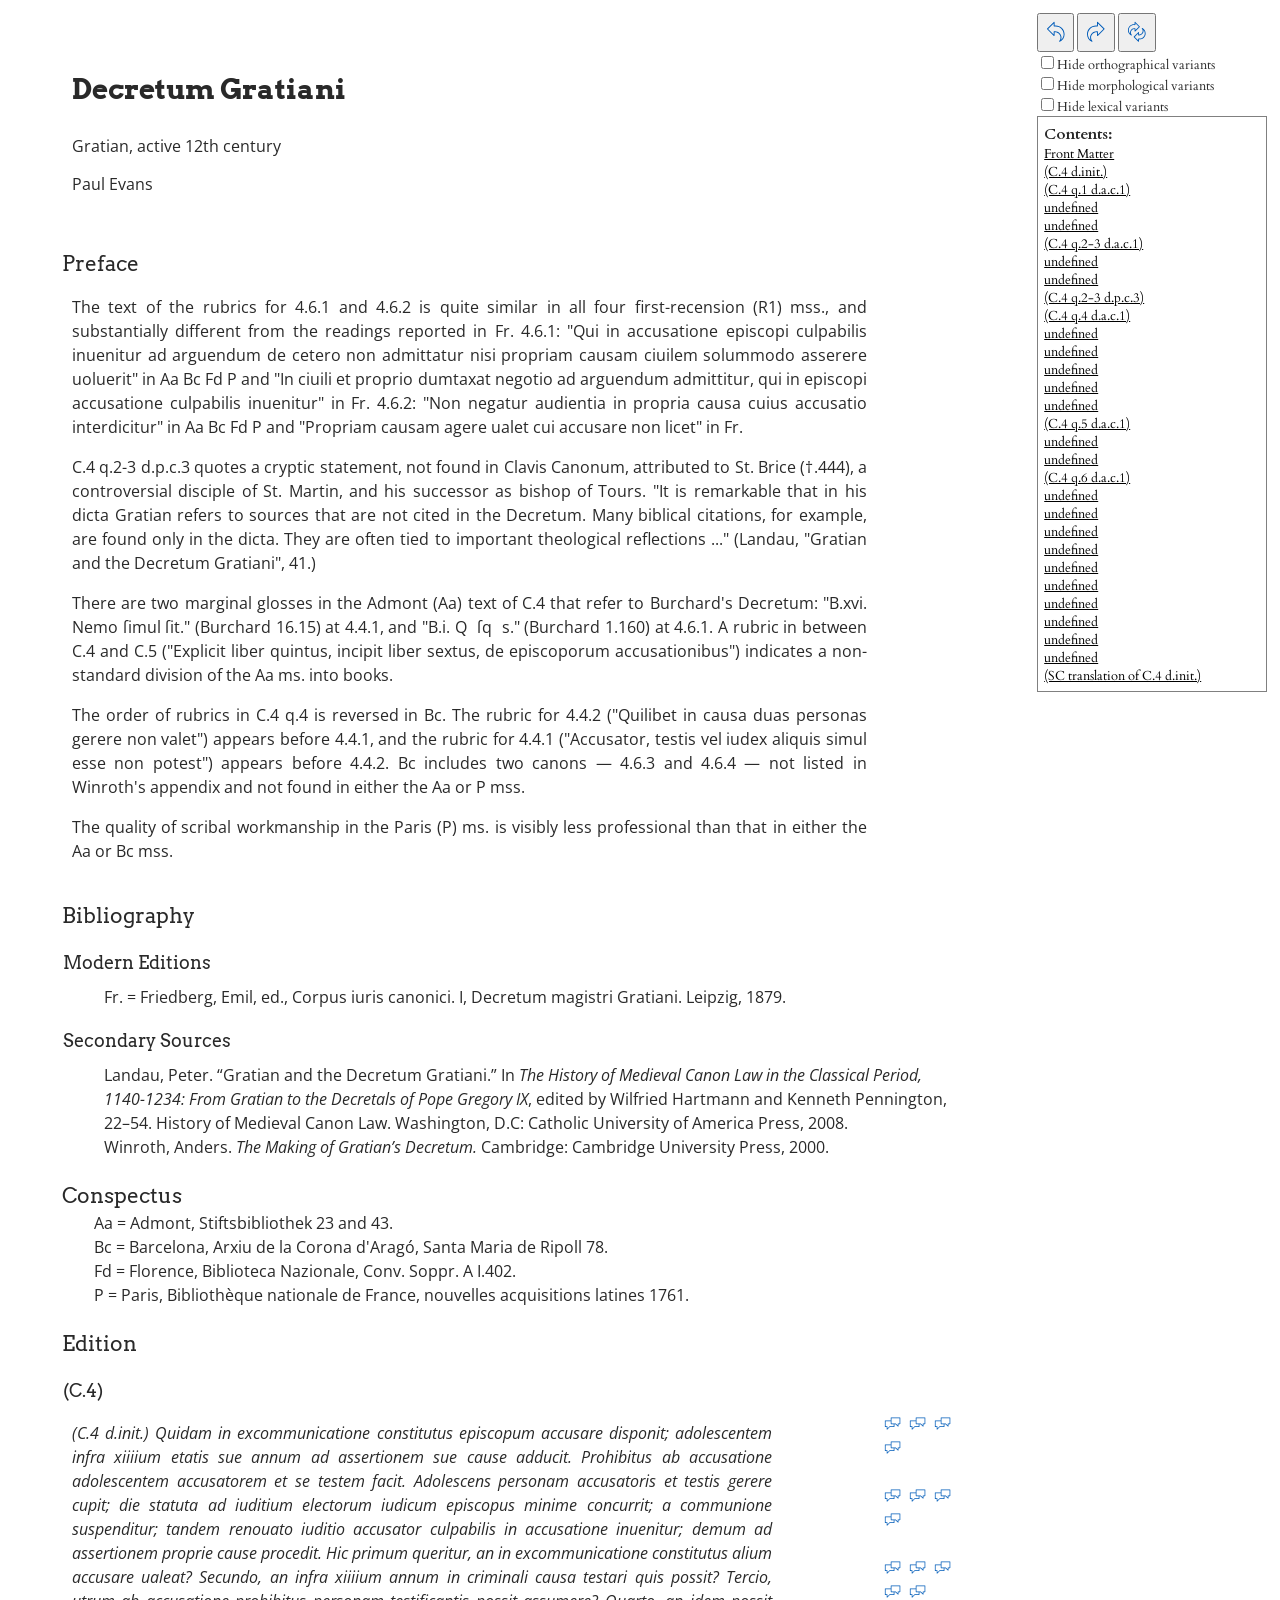
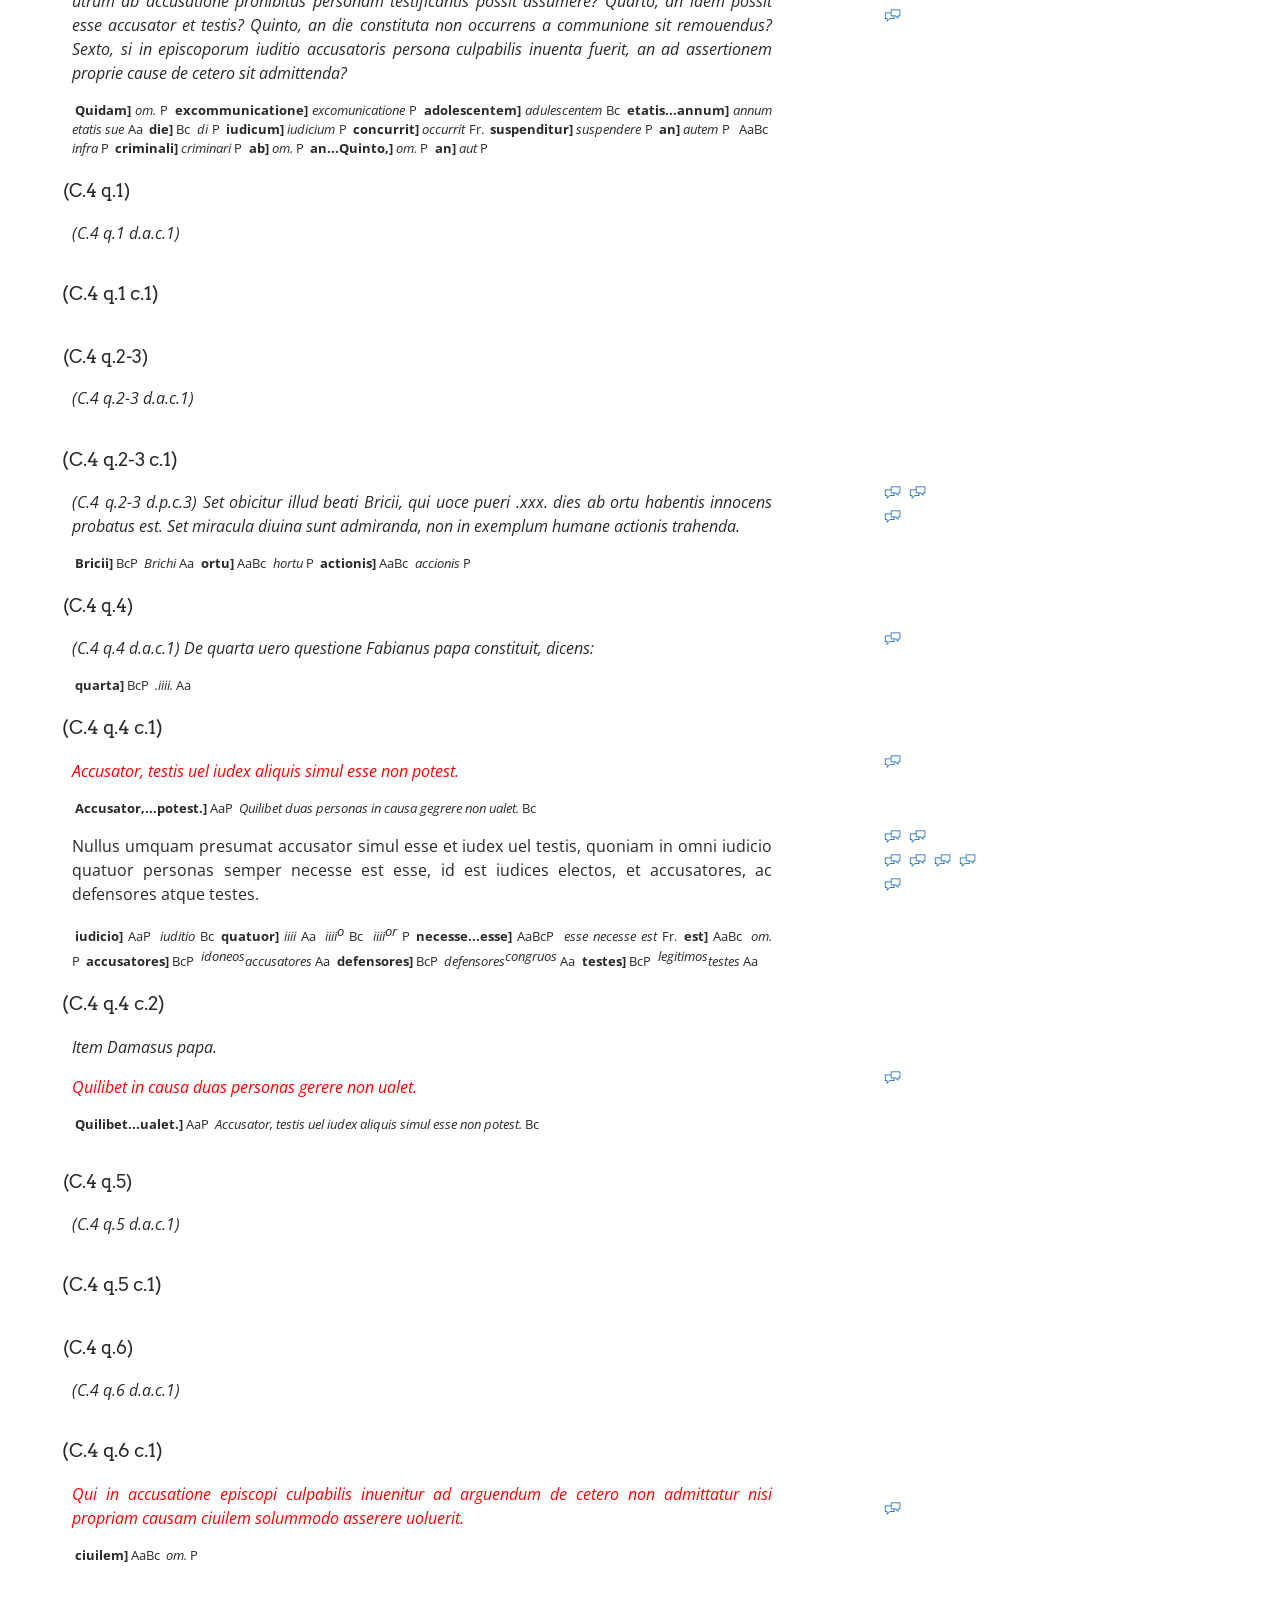
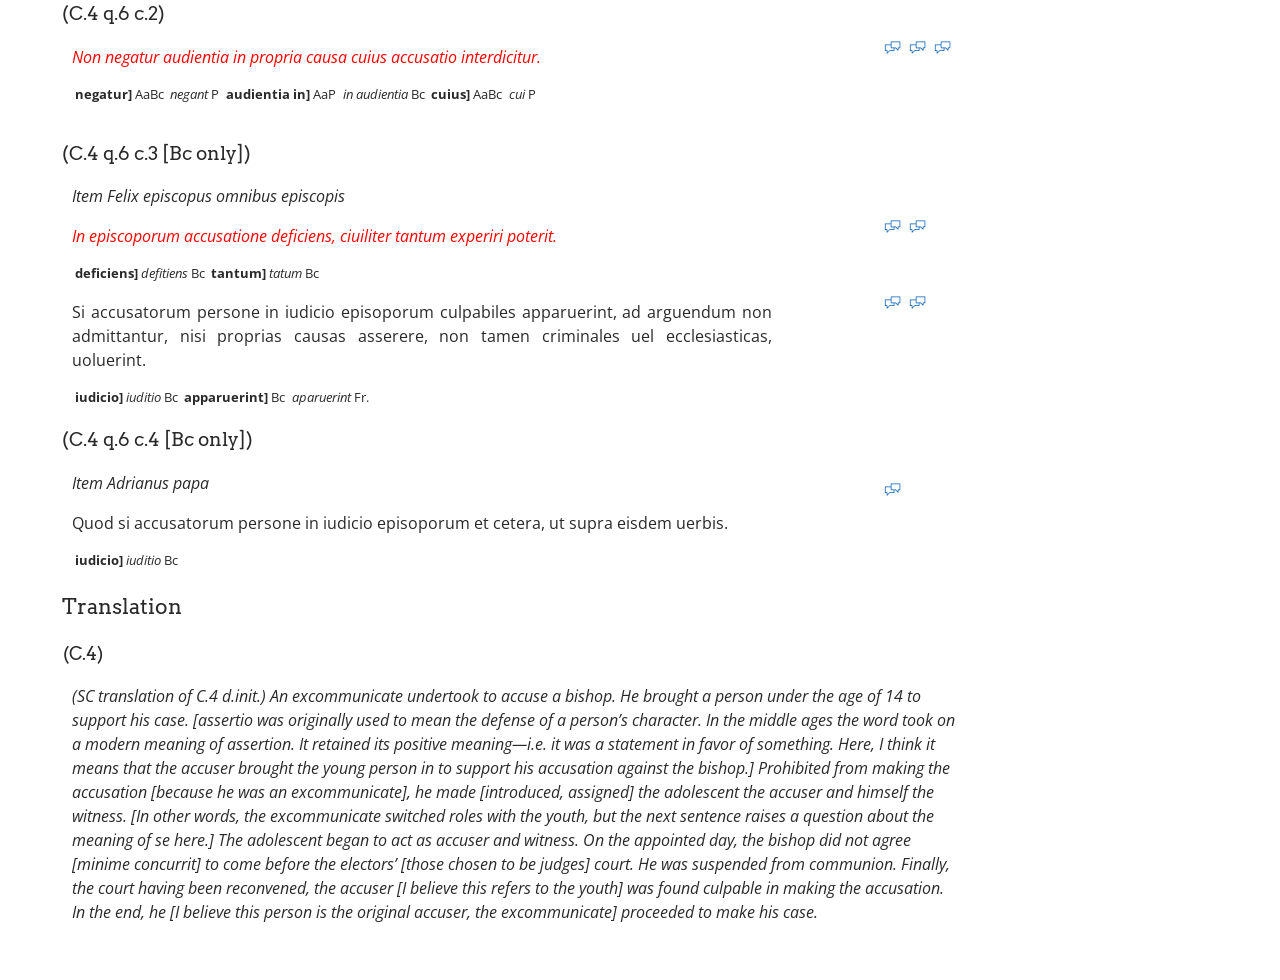
==== commit cffcb47d: "Add overrides to Cayless's CSS." ====
--- a/index.html
+++ b/index.html
@@ -4,6 +4,7 @@
     <meta http-equiv="Content-Type" content="text/html; charset=UTF-8">
     <link rel="stylesheet" href="css/fonts.css">
     <link rel="stylesheet" href="css/tei-html.css">
+    <link rel="stylesheet" href="css/overrides.css">
     <link rel="stylesheet" href="css/critical.css">
     <link rel="stylesheet" href="js/jquery-ui-1.11.4.custom/jquery-ui.css">
     <script type="text/javascript" src="js/CETEI.js"></script>
--- a/css/fonts.css
+++ b/css/fonts.css
@@ -2,22 +2,26 @@
 @import url('https://fonts.googleapis.com/css?family=Cardo');
 @import url('https://fonts.googleapis.com/css?family=Open+Sans');
 @font-face {
-    font-family: "medieval";
-    src: url("fonts/Junicode.woff") format('woff');
+    font-family: Junicode;
+    src: url('../fonts/Junicode.woff') format('woff');
+    font-style: normal;
+    font-weight: normal;
 }
 @font-face {
-    font-family: "medieval";
-    src: url("fonts/Junicode-Bold.woff") format('woff');
-    font-weight: Bold;
+    font-family: Junicode;
+    src: url('../fonts/Junicode-Bold.woff') format('woff');
+    font-style: normal;
+    font-weight: bold;
 }
 @font-face {
-    font-family: "medieval";
-    src: url("fonts/Junicode-BoldItalic.woff") format('woff');
-    font-weight: Bold;
+    font-family: Junicode;
+    src: url('../fonts/Junicode-BoldItalic.woff') format('woff');
     font-style: italic;
+    font-weight: bold;
 }
 @font-face {
-    font-family: "medieval";
-    src: url("fonts/Junicode-Italic.woff") format('woff');
+    font-family: Junicode;
+    src: url('../fonts/Junicode-Italic.woff') format('woff');
     font-style: italic;
+    font-weight: normal;
 }
--- a/css/overrides.css
+++ b/css/overrides.css
@@ -0,0 +1,39 @@
+tei-titleStmt > tei-author {
+  display: block;
+  font-family: 'Open Sans', sans-serif;
+  margin-bottom: 1em;
+}
+tei-titleStmt > tei-editor {
+  display: block;
+  font-family: 'Open Sans', sans-serif;
+  margin-bottom: 1em;
+}
+tei-TEI tei-head {
+  display: block;
+  font-family: Arvo, sans-serif;
+  font-weight: normal;
+}
+tei-div {
+  font-family: 'Open Sans', sans-serif;
+}
+tei-div > tei-head {
+  font-size: 130%;
+  text-indent: -0.5em;
+}
+tei-div > tei-div > tei-head {
+  font-size: 115%;
+}
+tei-div > tei-div > tei-div > tei-head {
+  font-size: 115%;
+}
+tei-div > tei-div > tei-div > tei-div > tei-head {
+  font-size: 115%;
+}
+tei-titleStmt > tei-title {
+  display: block;
+  font-family: Arvo, sans-serif;
+  font-weight: normal;
+  font-weight: bold !important;
+  font-size: 175%;
+  margin-bottom: 1em;
+}
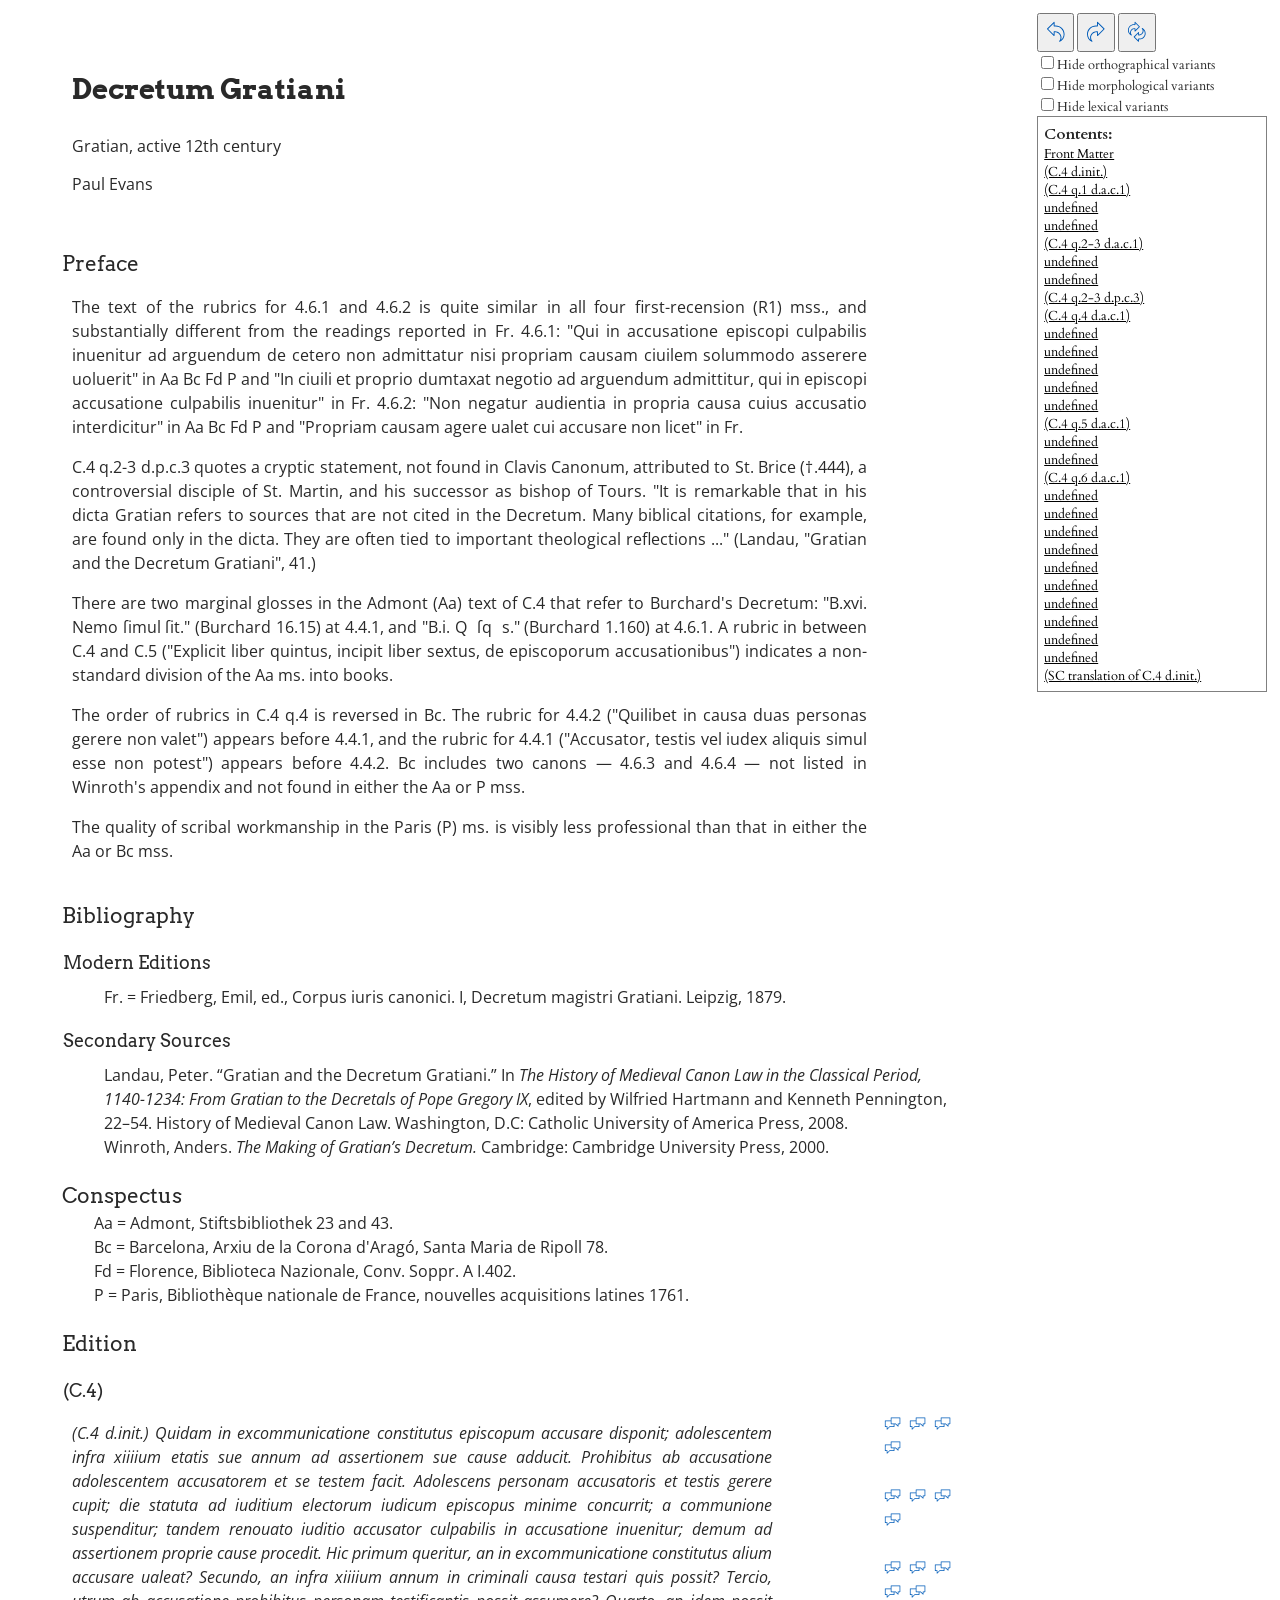
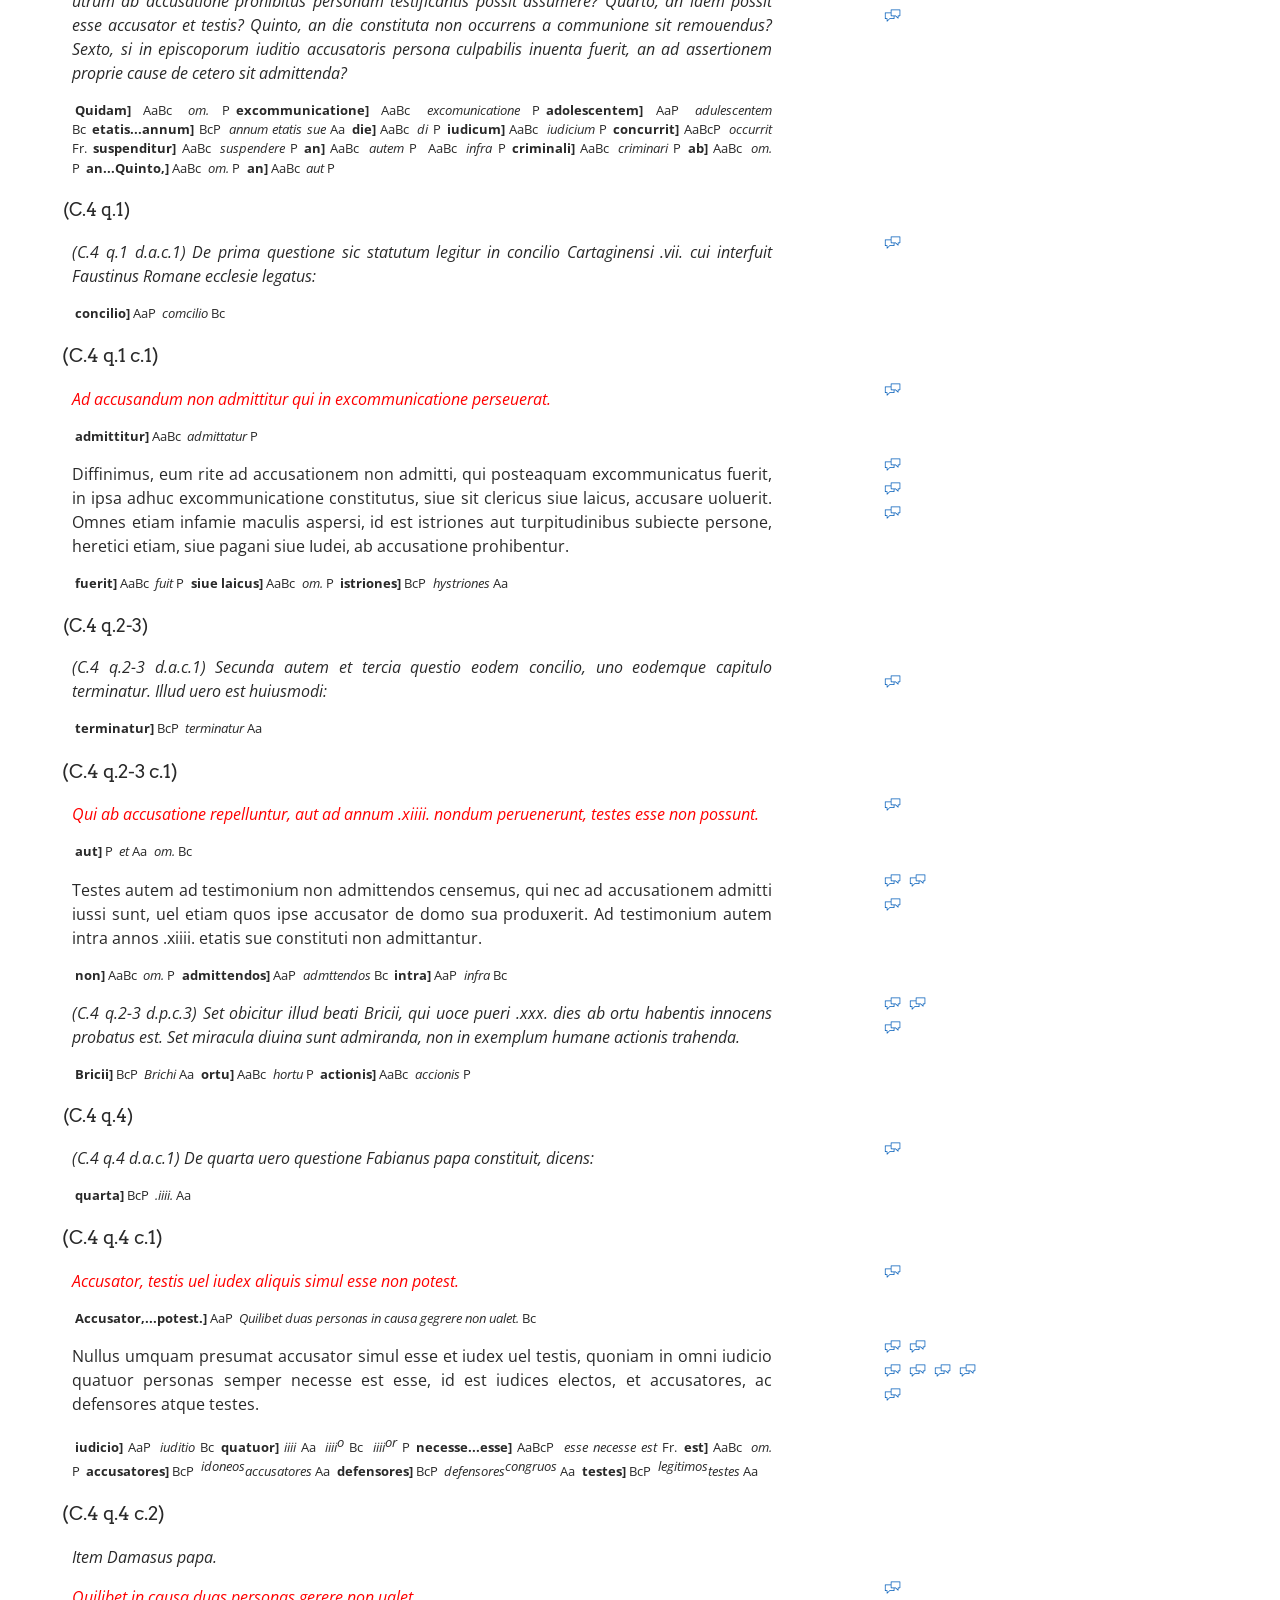
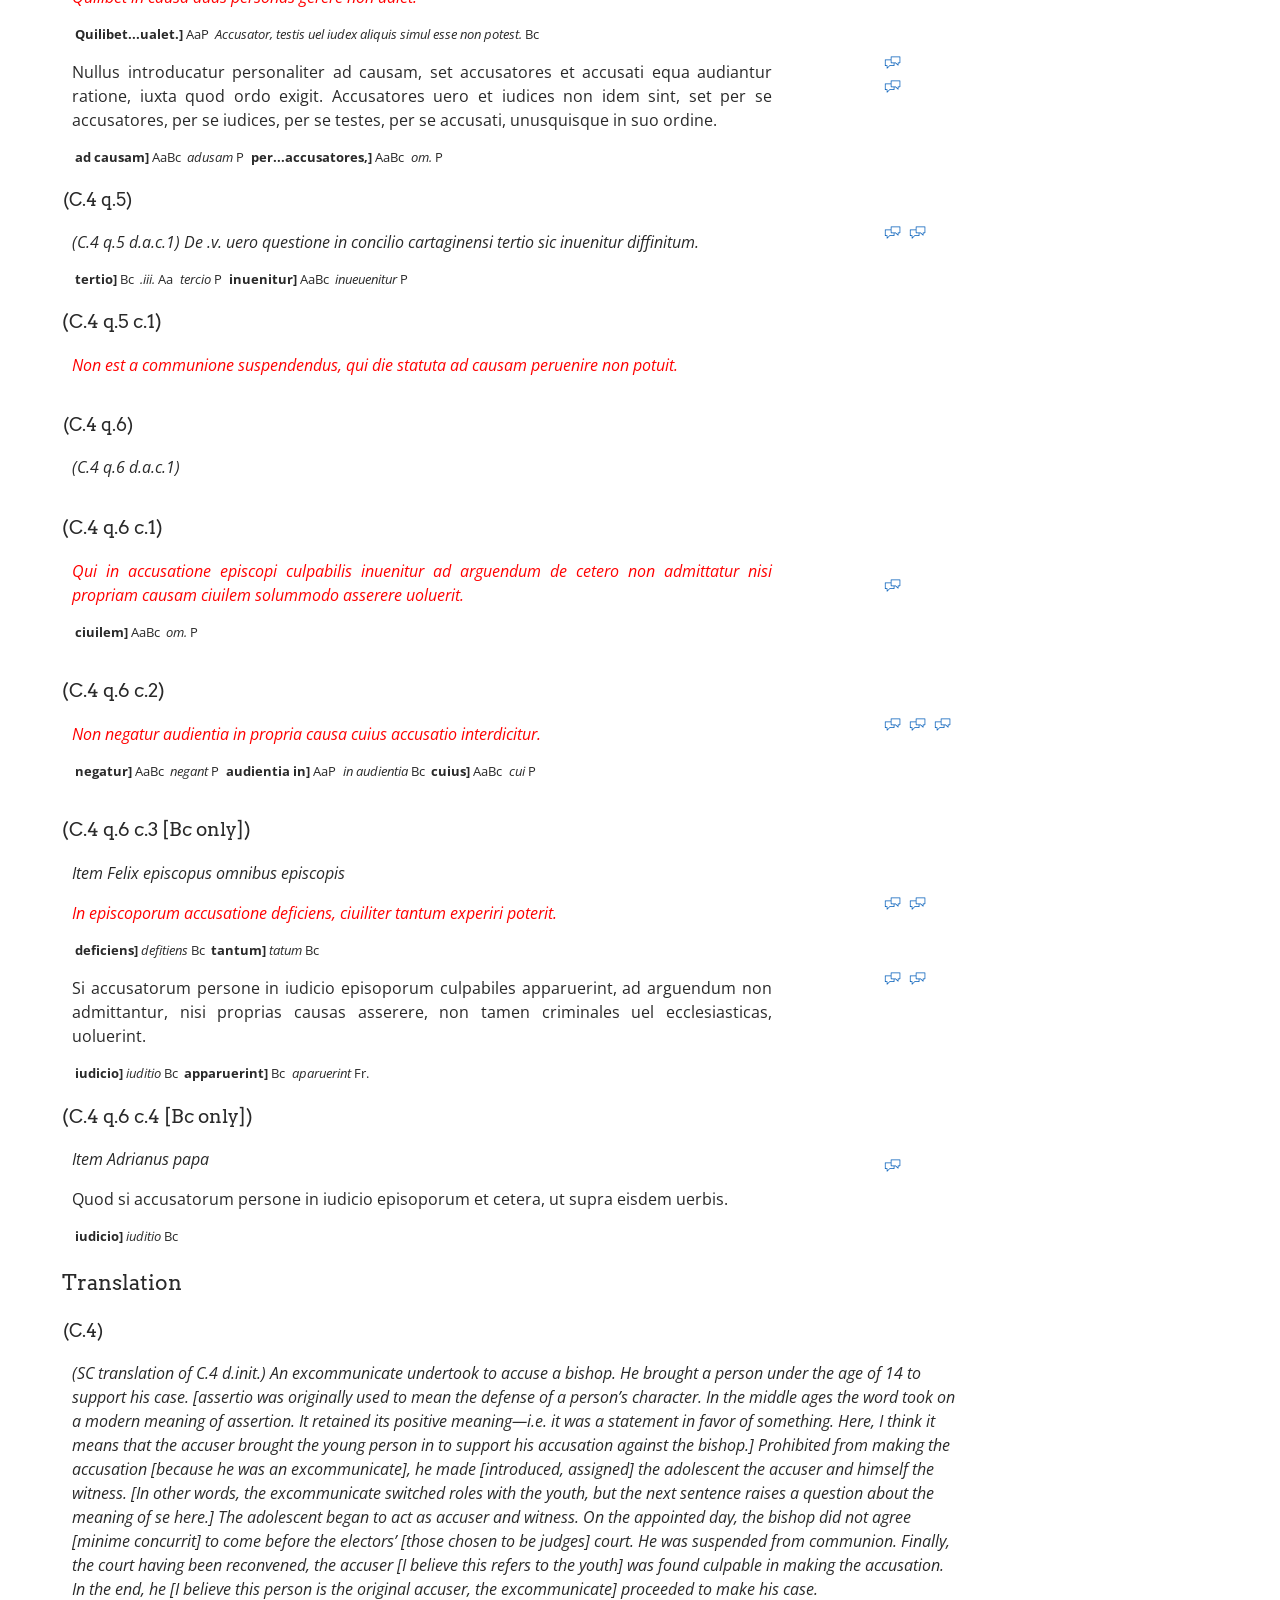
==== commit ae45eea1: "Retab index.html" ====
--- a/index.html
+++ b/index.html
@@ -64,8 +64,8 @@
         $("body").append(TEI);
         app.loadData(TEI);
         if (window.location.hash) {
-    			window.location = window.location;
-    		}
+          window.location = window.location;
+        }
         $("#loading").remove();
         var section = $("tei-div[type=edition]");
         section.find("tei-ab").each(function(i,elt) {
@@ -151,20 +151,20 @@
   <body>
     <svg class="svg-icon" style="display:none;">
       <symbol id="note-icon" viewBox="0 0 20 20">
-      	<path d="M14.999,8.543c0,0.229-0.188,0.417-0.416,0.417H5.417C5.187,8.959,5,8.772,5,8.543s0.188-0.417,0.417-0.417h9.167C14.812,8.126,14.999,8.314,14.999,8.543 M12.037,10.213H5.417C5.187,10.213,5,10.4,5,10.63c0,0.229,0.188,0.416,0.417,0.416h6.621c0.229,0,0.416-0.188,0.416-0.416C12.453,10.4,12.266,10.213,12.037,10.213 M14.583,6.046H5.417C5.187,6.046,5,6.233,5,6.463c0,0.229,0.188,0.417,0.417,0.417h9.167c0.229,0,0.416-0.188,0.416-0.417C14.999,6.233,14.812,6.046,14.583,6.046 M17.916,3.542v10c0,0.229-0.188,0.417-0.417,0.417H9.373l-2.829,2.796c-0.117,0.116-0.71,0.297-0.71-0.296v-2.5H2.5c-0.229,0-0.417-0.188-0.417-0.417v-10c0-0.229,0.188-0.417,0.417-0.417h15C17.729,3.126,17.916,3.313,17.916,3.542 M17.083,3.959H2.917v9.167H6.25c0.229,0,0.417,0.187,0.417,0.416v1.919l2.242-2.215c0.079-0.077,0.184-0.12,0.294-0.12h7.881V3.959z"></path>
+        <path d="M14.999,8.543c0,0.229-0.188,0.417-0.416,0.417H5.417C5.187,8.959,5,8.772,5,8.543s0.188-0.417,0.417-0.417h9.167C14.812,8.126,14.999,8.314,14.999,8.543 M12.037,10.213H5.417C5.187,10.213,5,10.4,5,10.63c0,0.229,0.188,0.416,0.417,0.416h6.621c0.229,0,0.416-0.188,0.416-0.416C12.453,10.4,12.266,10.213,12.037,10.213 M14.583,6.046H5.417C5.187,6.046,5,6.233,5,6.463c0,0.229,0.188,0.417,0.417,0.417h9.167c0.229,0,0.416-0.188,0.416-0.417C14.999,6.233,14.812,6.046,14.583,6.046 M17.916,3.542v10c0,0.229-0.188,0.417-0.417,0.417H9.373l-2.829,2.796c-0.117,0.116-0.71,0.297-0.71-0.296v-2.5H2.5c-0.229,0-0.417-0.188-0.417-0.417v-10c0-0.229,0.188-0.417,0.417-0.417h15C17.729,3.126,17.916,3.313,17.916,3.542 M17.083,3.959H2.917v9.167H6.25c0.229,0,0.417,0.187,0.417,0.416v1.919l2.242-2.215c0.079-0.077,0.184-0.12,0.294-0.12h7.881V3.959z"></path>
       </symbol>
       <symbol id="rdg-icon" viewBox="0 0 20 20">
-    		<path d="M17.659,3.681H8.468c-0.211,0-0.383,0.172-0.383,0.383v2.681H2.341c-0.21,0-0.383,0.172-0.383,0.383v6.126c0,0.211,0.172,0.383,0.383,0.383h1.532v2.298c0,0.566,0.554,0.368,0.653,0.27l2.569-2.567h4.437c0.21,0,0.383-0.172,0.383-0.383v-2.681h1.013l2.546,2.567c0.242,0.249,0.652,0.065,0.652-0.27v-2.298h1.533c0.211,0,0.383-0.172,0.383-0.382V4.063C18.042,3.853,17.87,3.681,17.659,3.681 M11.148,12.87H6.937c-0.102,0-0.199,0.04-0.27,0.113l-2.028,2.025v-1.756c0-0.211-0.172-0.383-0.383-0.383H2.724V7.51h5.361v2.68c0,0.21,0.172,0.382,0.383,0.382h2.68V12.87z M17.276,9.807h-1.533c-0.211,0-0.383,0.172-0.383,0.383v1.755L13.356,9.92c-0.07-0.073-0.169-0.113-0.27-0.113H8.851v-5.36h8.425V9.807z"></path>
-    	</symbol>
+        <path d="M17.659,3.681H8.468c-0.211,0-0.383,0.172-0.383,0.383v2.681H2.341c-0.21,0-0.383,0.172-0.383,0.383v6.126c0,0.211,0.172,0.383,0.383,0.383h1.532v2.298c0,0.566,0.554,0.368,0.653,0.27l2.569-2.567h4.437c0.21,0,0.383-0.172,0.383-0.383v-2.681h1.013l2.546,2.567c0.242,0.249,0.652,0.065,0.652-0.27v-2.298h1.533c0.211,0,0.383-0.172,0.383-0.382V4.063C18.042,3.853,17.87,3.681,17.659,3.681 M11.148,12.87H6.937c-0.102,0-0.199,0.04-0.27,0.113l-2.028,2.025v-1.756c0-0.211-0.172-0.383-0.383-0.383H2.724V7.51h5.361v2.68c0,0.21,0.172,0.382,0.383,0.382h2.68V12.87z M17.276,9.807h-1.533c-0.211,0-0.383,0.172-0.383,0.383v1.755L13.356,9.92c-0.07-0.073-0.169-0.113-0.27-0.113H8.851v-5.36h8.425V9.807z"></path>
+      </symbol>
       <symbol id="redo-icon" viewBox="0 0 20 20">
-    		<path d="M16.76,7.51l-5.199-5.196c-0.234-0.239-0.633-0.066-0.633,0.261v2.534c-0.267-0.035-0.575-0.063-0.881-0.063c-3.813,0-6.915,3.042-6.915,6.783c0,2.516,1.394,4.729,3.729,5.924c0.367,0.189,0.71-0.266,0.451-0.572c-0.678-0.793-1.008-1.645-1.008-2.602c0-2.348,1.93-4.258,4.303-4.258c0.108,0,0.215,0.003,0.321,0.011v2.634c0,0.326,0.398,0.5,0.633,0.262l5.199-5.193C16.906,7.891,16.906,7.652,16.76,7.51 M11.672,12.068V9.995c0-0.185-0.137-0.341-0.318-0.367c-0.219-0.032-0.49-0.05-0.747-0.05c-2.78,0-5.046,2.241-5.046,5c0,0.557,0.099,1.092,0.292,1.602c-1.261-1.111-1.979-2.656-1.979-4.352c0-3.331,2.77-6.041,6.172-6.041c0.438,0,0.886,0.067,1.184,0.123c0.231,0.043,0.441-0.134,0.441-0.366V3.472l4.301,4.3L11.672,12.068z"></path>
-    	</symbol>
+        <path d="M16.76,7.51l-5.199-5.196c-0.234-0.239-0.633-0.066-0.633,0.261v2.534c-0.267-0.035-0.575-0.063-0.881-0.063c-3.813,0-6.915,3.042-6.915,6.783c0,2.516,1.394,4.729,3.729,5.924c0.367,0.189,0.71-0.266,0.451-0.572c-0.678-0.793-1.008-1.645-1.008-2.602c0-2.348,1.93-4.258,4.303-4.258c0.108,0,0.215,0.003,0.321,0.011v2.634c0,0.326,0.398,0.5,0.633,0.262l5.199-5.193C16.906,7.891,16.906,7.652,16.76,7.51 M11.672,12.068V9.995c0-0.185-0.137-0.341-0.318-0.367c-0.219-0.032-0.49-0.05-0.747-0.05c-2.78,0-5.046,2.241-5.046,5c0,0.557,0.099,1.092,0.292,1.602c-1.261-1.111-1.979-2.656-1.979-4.352c0-3.331,2.77-6.041,6.172-6.041c0.438,0,0.886,0.067,1.184,0.123c0.231,0.043,0.441-0.134,0.441-0.366V3.472l4.301,4.3L11.672,12.068z"></path>
+      </symbol>
       <symbol id="undo-icon" viewBox="0 0 20 20">
-    		<path d="M3.24,7.51c-0.146,0.142-0.146,0.381,0,0.523l5.199,5.193c0.234,0.238,0.633,0.064,0.633-0.262v-2.634c0.105-0.007,0.212-0.011,0.321-0.011c2.373,0,4.302,1.91,4.302,4.258c0,0.957-0.33,1.809-1.008,2.602c-0.259,0.307,0.084,0.762,0.451,0.572c2.336-1.195,3.73-3.408,3.73-5.924c0-3.741-3.103-6.783-6.916-6.783c-0.307,0-0.615,0.028-0.881,0.063V2.575c0-0.327-0.398-0.5-0.633-0.261L3.24,7.51 M4.027,7.771l4.301-4.3v2.073c0,0.232,0.21,0.409,0.441,0.366c0.298-0.056,0.746-0.123,1.184-0.123c3.402,0,6.172,2.709,6.172,6.041c0,1.695-0.718,3.24-1.979,4.352c0.193-0.51,0.293-1.045,0.293-1.602c0-2.76-2.266-5-5.046-5c-0.256,0-0.528,0.018-0.747,0.05C8.465,9.653,8.328,9.81,8.328,9.995v2.074L4.027,7.771z"></path>
-    	</symbol>
+        <path d="M3.24,7.51c-0.146,0.142-0.146,0.381,0,0.523l5.199,5.193c0.234,0.238,0.633,0.064,0.633-0.262v-2.634c0.105-0.007,0.212-0.011,0.321-0.011c2.373,0,4.302,1.91,4.302,4.258c0,0.957-0.33,1.809-1.008,2.602c-0.259,0.307,0.084,0.762,0.451,0.572c2.336-1.195,3.73-3.408,3.73-5.924c0-3.741-3.103-6.783-6.916-6.783c-0.307,0-0.615,0.028-0.881,0.063V2.575c0-0.327-0.398-0.5-0.633-0.261L3.24,7.51 M4.027,7.771l4.301-4.3v2.073c0,0.232,0.21,0.409,0.441,0.366c0.298-0.056,0.746-0.123,1.184-0.123c3.402,0,6.172,2.709,6.172,6.041c0,1.695-0.718,3.24-1.979,4.352c0.193-0.51,0.293-1.045,0.293-1.602c0-2.76-2.266-5-5.046-5c-0.256,0-0.528,0.018-0.747,0.05C8.465,9.653,8.328,9.81,8.328,9.995v2.074L4.027,7.771z"></path>
+      </symbol>
       <symbol id="reload-icon" viewBox="0 0 20 20">
-    		<path d="M12.319,5.792L8.836,2.328C8.589,2.08,8.269,2.295,8.269,2.573v1.534C8.115,4.091,7.937,4.084,7.783,4.084c-2.592,0-4.7,2.097-4.7,4.676c0,1.749,0.968,3.337,2.528,4.146c0.352,0.194,0.651-0.257,0.424-0.529c-0.415-0.492-0.643-1.118-0.643-1.762c0-1.514,1.261-2.747,2.787-2.747c0.029,0,0.06,0,0.09,0.002v1.632c0,0.335,0.378,0.435,0.568,0.245l3.483-3.464C12.455,6.147,12.455,5.928,12.319,5.792 M8.938,8.67V7.554c0-0.411-0.528-0.377-0.781-0.377c-1.906,0-3.457,1.542-3.457,3.438c0,0.271,0.033,0.542,0.097,0.805C4.149,10.7,3.775,9.762,3.775,8.76c0-2.197,1.798-3.985,4.008-3.985c0.251,0,0.501,0.023,0.744,0.069c0.212,0.039,0.412-0.124,0.412-0.34v-1.1l2.646,2.633L8.938,8.67z M14.389,7.107c-0.34-0.18-0.662,0.244-0.424,0.529c0.416,0.493,0.644,1.118,0.644,1.762c0,1.515-1.272,2.747-2.798,2.747c-0.029,0-0.061,0-0.089-0.002v-1.631c0-0.354-0.382-0.419-0.558-0.246l-3.482,3.465c-0.136,0.136-0.136,0.355,0,0.49l3.482,3.465c0.189,0.186,0.568,0.096,0.568-0.245v-1.533c0.153,0.016,0.331,0.022,0.484,0.022c2.592,0,4.7-2.098,4.7-4.677C16.917,9.506,15.948,7.917,14.389,7.107 M12.217,15.238c-0.251,0-0.501-0.022-0.743-0.069c-0.212-0.039-0.411,0.125-0.411,0.341v1.101l-2.646-2.634l2.646-2.633v1.116c0,0.174,0.126,0.318,0.295,0.343c0.158,0.024,0.318,0.034,0.486,0.034c1.905,0,3.456-1.542,3.456-3.438c0-0.271-0.032-0.541-0.097-0.804c0.648,0.719,1.022,1.659,1.022,2.66C16.226,13.451,14.428,15.238,12.217,15.238"></path>
-    	</symbol>
+      <path d="M12.319,5.792L8.836,2.328C8.589,2.08,8.269,2.295,8.269,2.573v1.534C8.115,4.091,7.937,4.084,7.783,4.084c-2.592,0-4.7,2.097-4.7,4.676c0,1.749,0.968,3.337,2.528,4.146c0.352,0.194,0.651-0.257,0.424-0.529c-0.415-0.492-0.643-1.118-0.643-1.762c0-1.514,1.261-2.747,2.787-2.747c0.029,0,0.06,0,0.09,0.002v1.632c0,0.335,0.378,0.435,0.568,0.245l3.483-3.464C12.455,6.147,12.455,5.928,12.319,5.792 M8.938,8.67V7.554c0-0.411-0.528-0.377-0.781-0.377c-1.906,0-3.457,1.542-3.457,3.438c0,0.271,0.033,0.542,0.097,0.805C4.149,10.7,3.775,9.762,3.775,8.76c0-2.197,1.798-3.985,4.008-3.985c0.251,0,0.501,0.023,0.744,0.069c0.212,0.039,0.412-0.124,0.412-0.34v-1.1l2.646,2.633L8.938,8.67z M14.389,7.107c-0.34-0.18-0.662,0.244-0.424,0.529c0.416,0.493,0.644,1.118,0.644,1.762c0,1.515-1.272,2.747-2.798,2.747c-0.029,0-0.061,0-0.089-0.002v-1.631c0-0.354-0.382-0.419-0.558-0.246l-3.482,3.465c-0.136,0.136-0.136,0.355,0,0.49l3.482,3.465c0.189,0.186,0.568,0.096,0.568-0.245v-1.533c0.153,0.016,0.331,0.022,0.484,0.022c2.592,0,4.7-2.098,4.7-4.677C16.917,9.506,15.948,7.917,14.389,7.107 M12.217,15.238c-0.251,0-0.501-0.022-0.743-0.069c-0.212-0.039-0.411,0.125-0.411,0.341v1.101l-2.646-2.634l2.646-2.633v1.116c0,0.174,0.126,0.318,0.295,0.343c0.158,0.024,0.318,0.034,0.486,0.034c1.905,0,3.456-1.542,3.456-3.438c0-0.271-0.032-0.541-0.097-0.804c0.648,0.719,1.022,1.659,1.022,2.66C16.226,13.451,14.428,15.238,12.217,15.238"></path>
+      </symbol>
     </svg>
 
     <div id="loading">
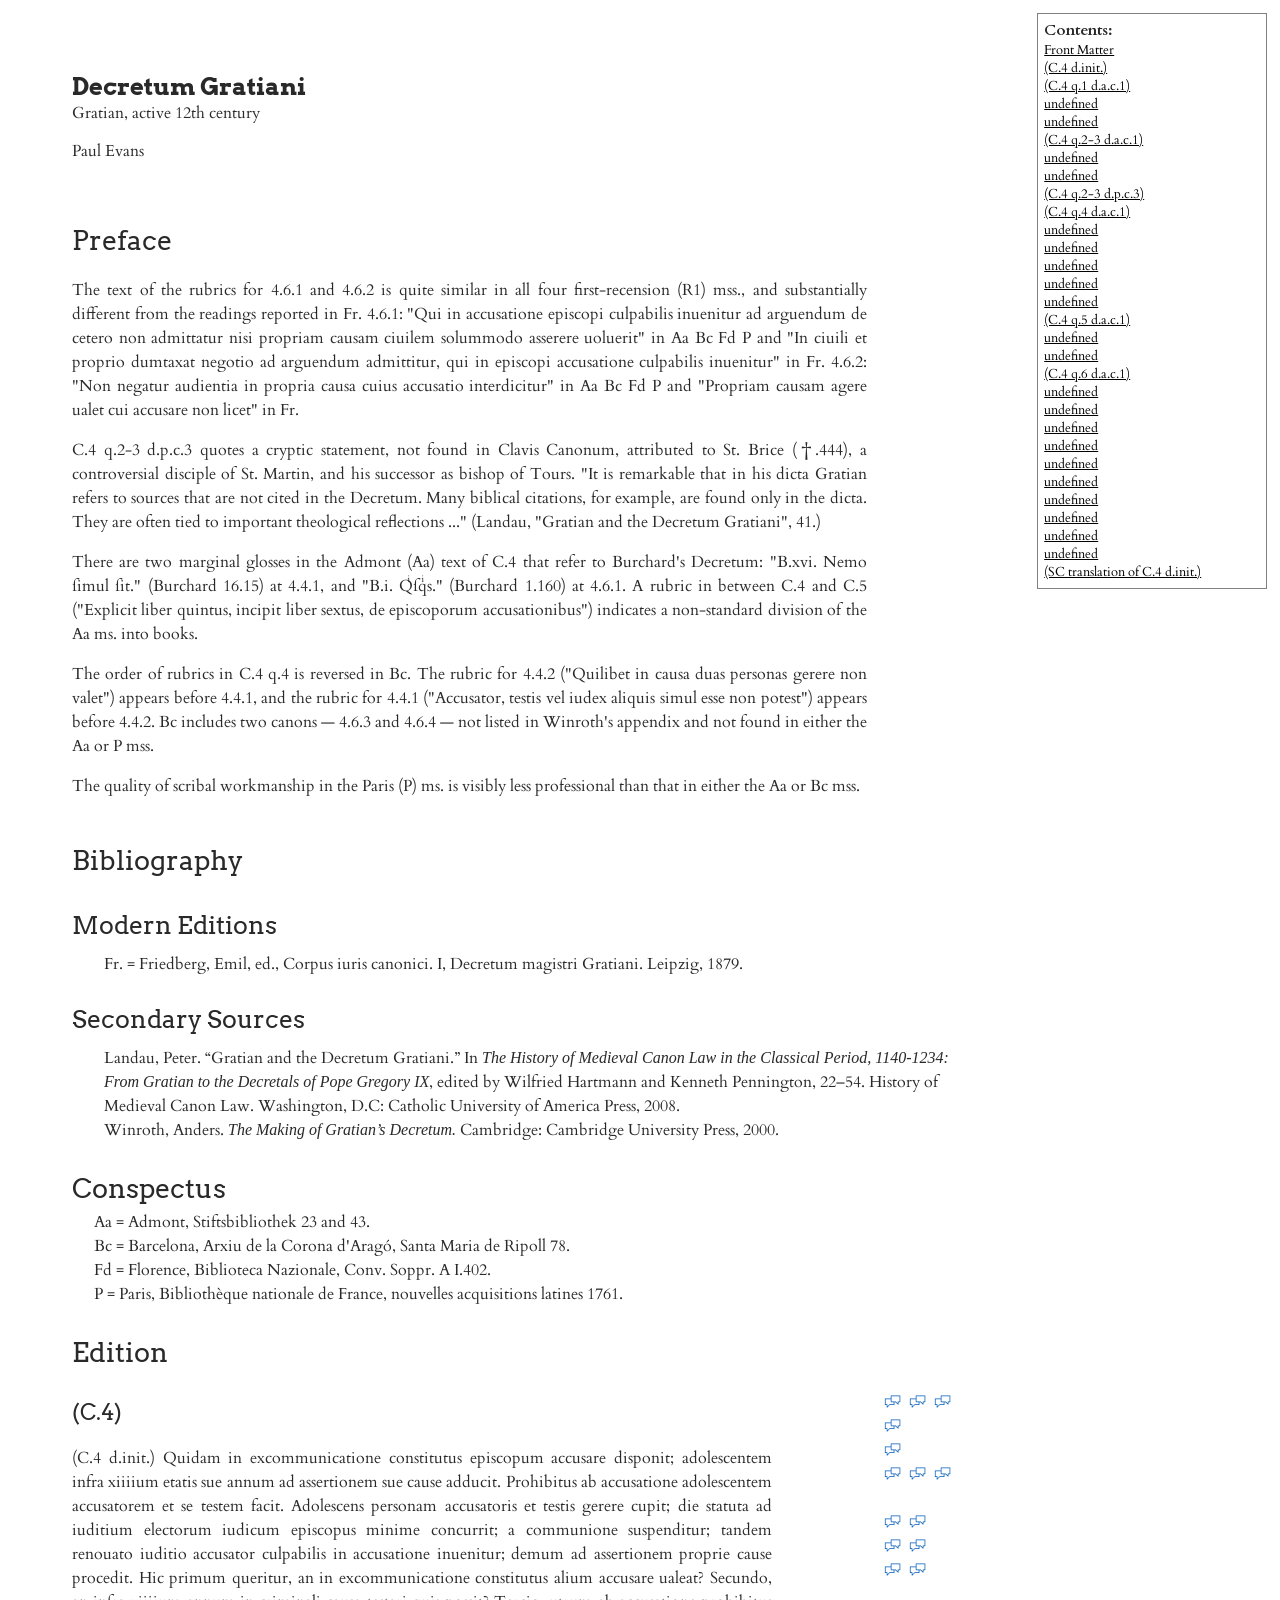
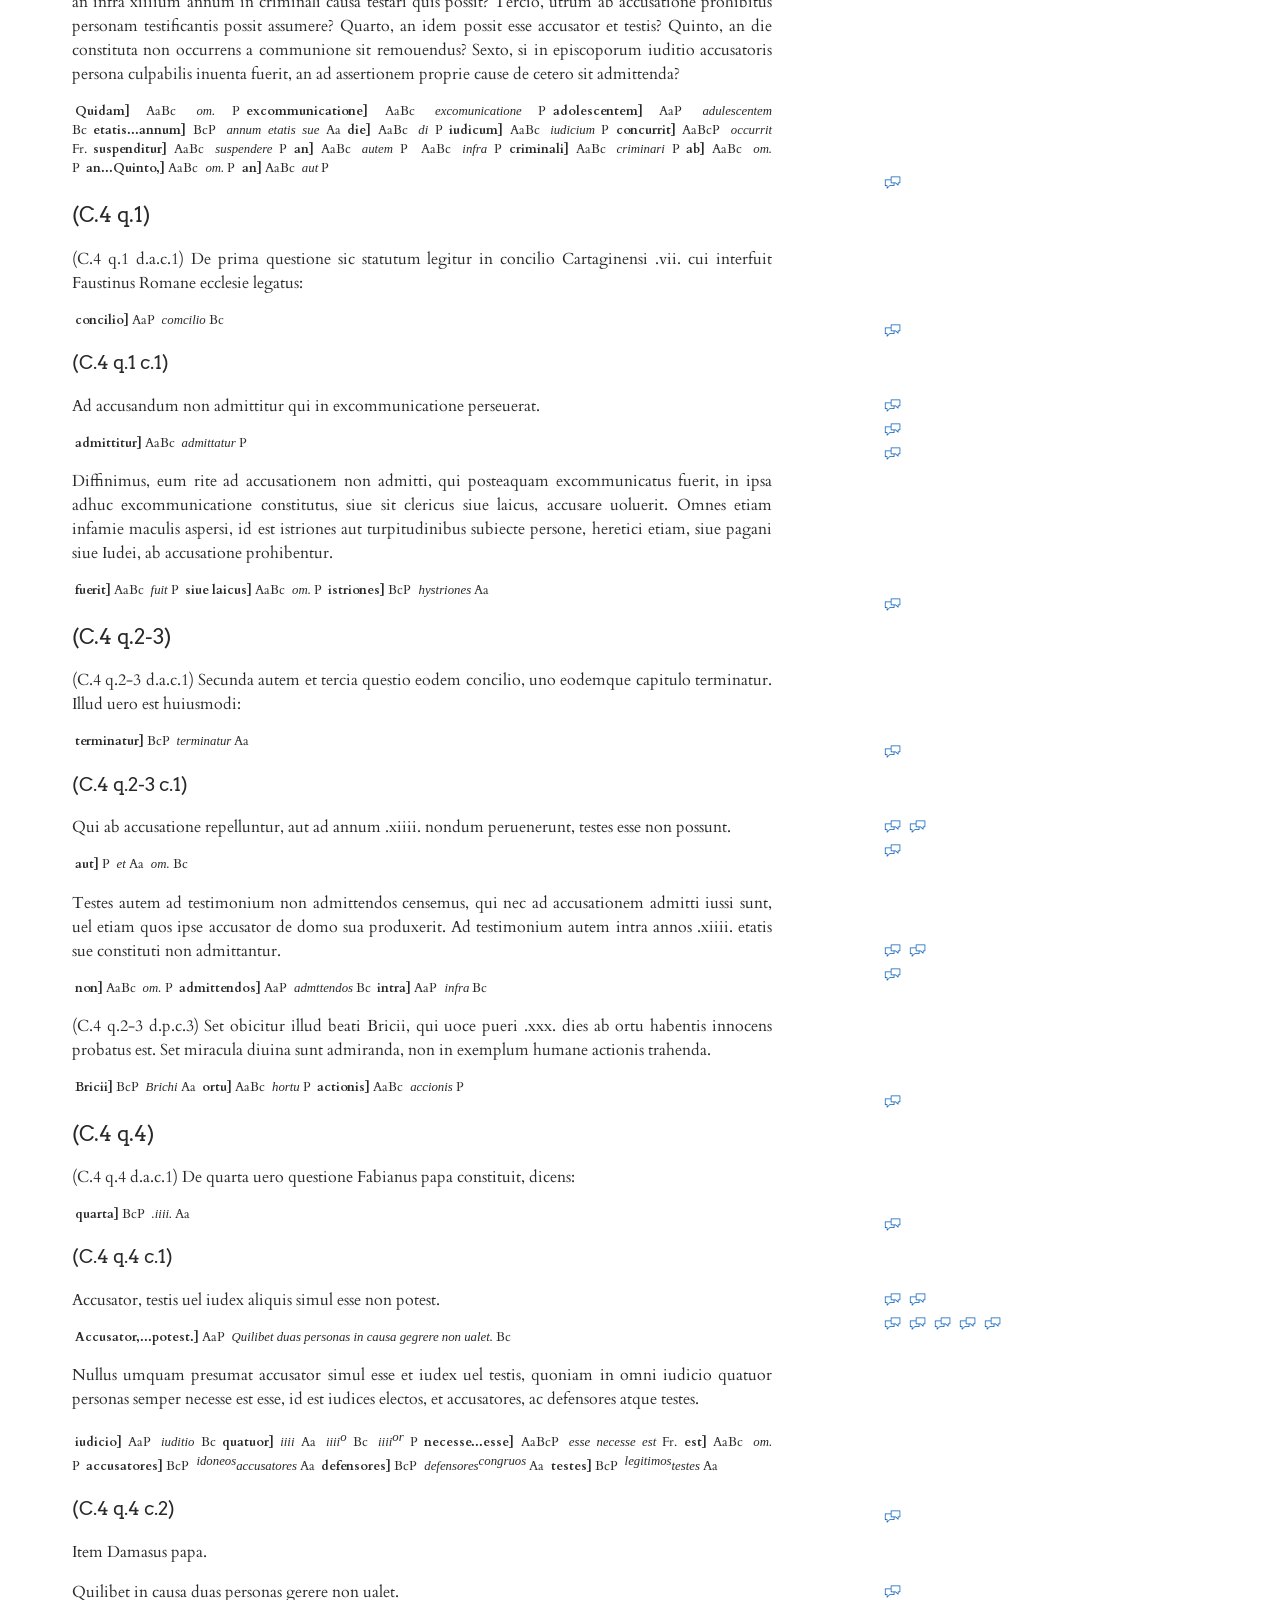
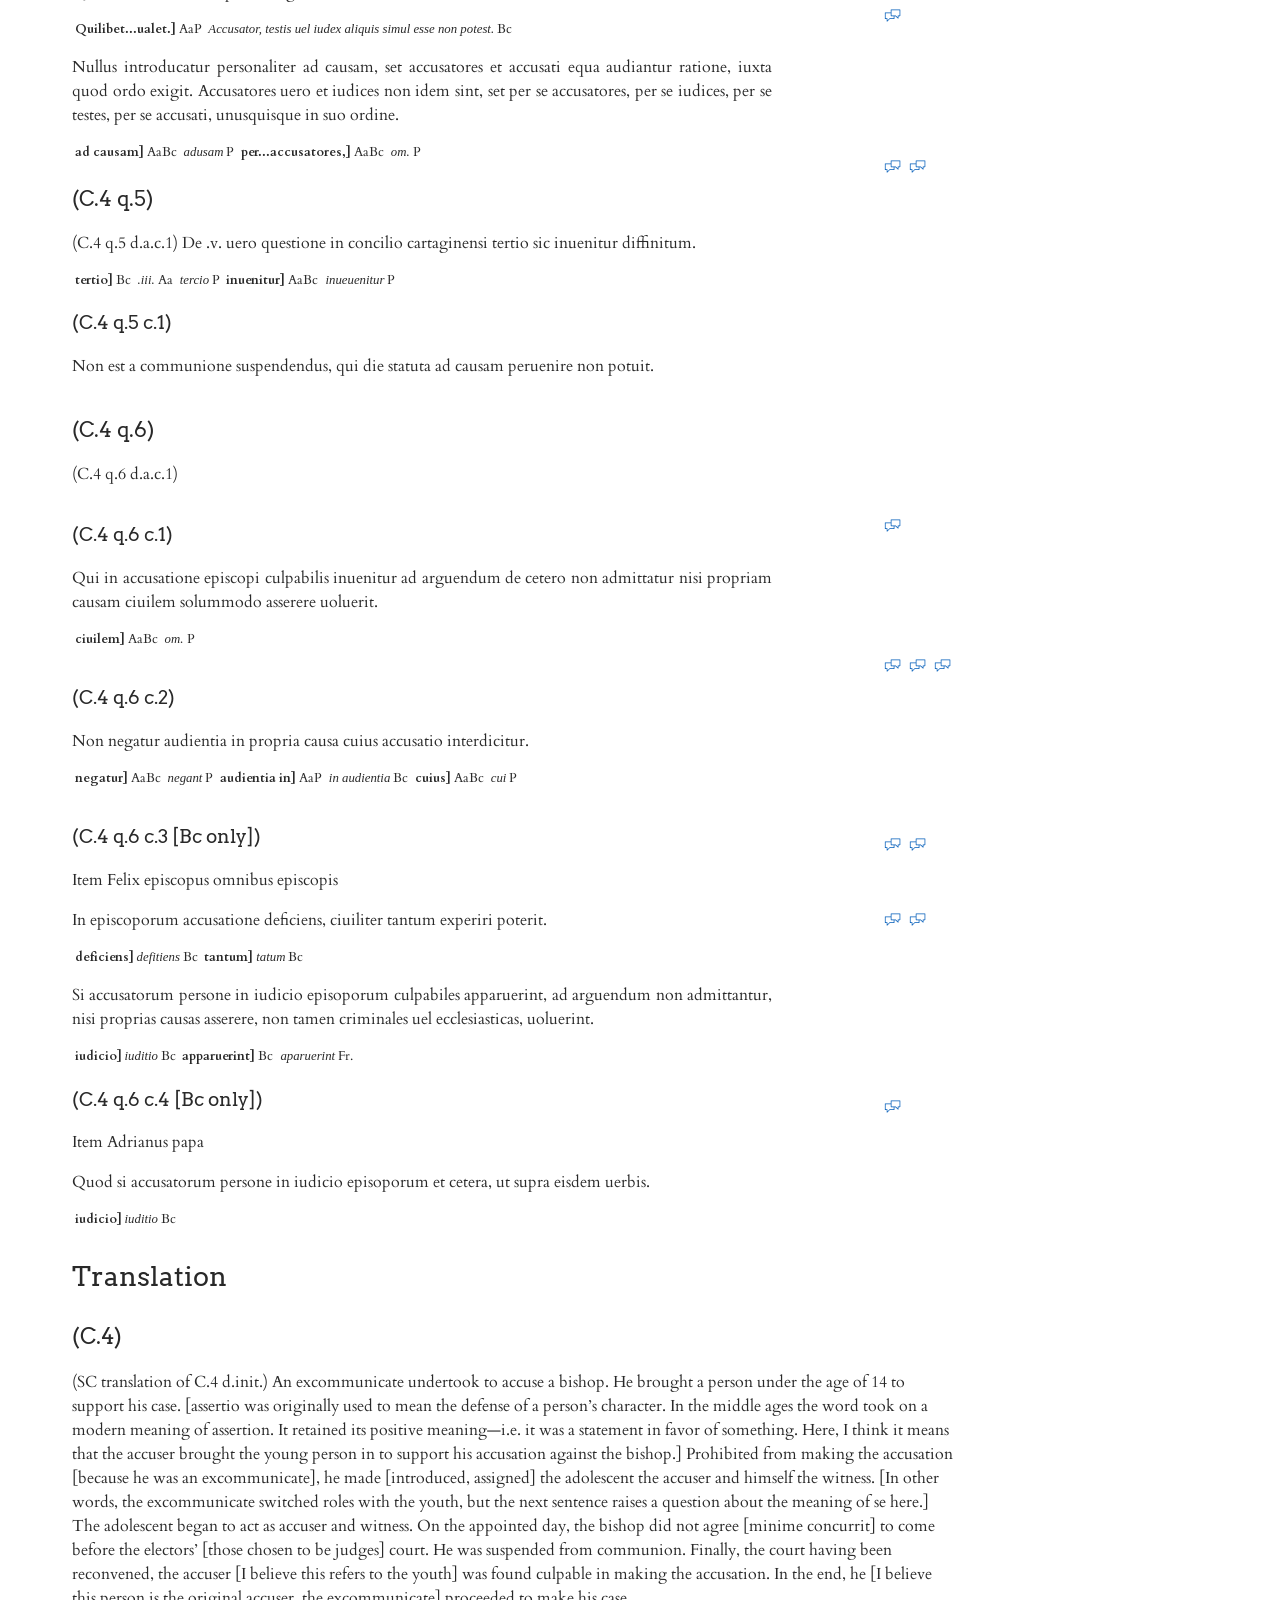
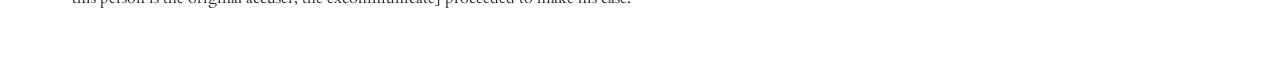
==== commit 26a66695: "Finish cleanup of .html files" ====
--- a/index.html
+++ b/index.html
@@ -4,8 +4,6 @@
     <meta http-equiv="Content-Type" content="text/html; charset=UTF-8">
     <link rel="stylesheet" href="css/fonts.css">
     <link rel="stylesheet" href="css/tei-html.css">
-    <link rel="stylesheet" href="css/overrides.css">
-    <link rel="stylesheet" href="css/critical.css">
     <link rel="stylesheet" href="js/jquery-ui-1.11.4.custom/jquery-ui.css">
     <script type="text/javascript" src="js/CETEI.js"></script>
     <script type="text/javascript" src="js/jquery/jquery-1.11.3.js"></script>
@@ -92,35 +90,11 @@
       })
     </script>
     <style media="screen">
-      *[source=\#DS] {
-        width: 75%;
-        border-left: thin solid black;
-        border-right: thin solid black;
-      }
-      tei-ab[source=\#Σ] {
-        padding-left: 25%;
-        width: 75%;
-      }
-      tei-seg[source=\#Σ] {
-        padding-left: 25%;
-        width: 75%;
-      }
-      tei-div[source=\#Σ]>tei-ab {
-        padding-left: 25%;
-        width: 75%;
-      }
       tei-choice {
         display:block;
       }
       tei-choice>tei-seg {
         float: left;
-      }
-      tei-choice>tei-seg[source=\#DS] {
-        width: 50%;
-      }
-      tei-choice>tei-seg[source=\#Σ] {
-        padding-left: 0px;
-        width: 49%;
       }
       tei-div {
         display:block;
@@ -156,43 +130,10 @@
       <symbol id="rdg-icon" viewBox="0 0 20 20">
         <path d="M17.659,3.681H8.468c-0.211,0-0.383,0.172-0.383,0.383v2.681H2.341c-0.21,0-0.383,0.172-0.383,0.383v6.126c0,0.211,0.172,0.383,0.383,0.383h1.532v2.298c0,0.566,0.554,0.368,0.653,0.27l2.569-2.567h4.437c0.21,0,0.383-0.172,0.383-0.383v-2.681h1.013l2.546,2.567c0.242,0.249,0.652,0.065,0.652-0.27v-2.298h1.533c0.211,0,0.383-0.172,0.383-0.382V4.063C18.042,3.853,17.87,3.681,17.659,3.681 M11.148,12.87H6.937c-0.102,0-0.199,0.04-0.27,0.113l-2.028,2.025v-1.756c0-0.211-0.172-0.383-0.383-0.383H2.724V7.51h5.361v2.68c0,0.21,0.172,0.382,0.383,0.382h2.68V12.87z M17.276,9.807h-1.533c-0.211,0-0.383,0.172-0.383,0.383v1.755L13.356,9.92c-0.07-0.073-0.169-0.113-0.27-0.113H8.851v-5.36h8.425V9.807z"></path>
       </symbol>
-      <symbol id="redo-icon" viewBox="0 0 20 20">
-        <path d="M16.76,7.51l-5.199-5.196c-0.234-0.239-0.633-0.066-0.633,0.261v2.534c-0.267-0.035-0.575-0.063-0.881-0.063c-3.813,0-6.915,3.042-6.915,6.783c0,2.516,1.394,4.729,3.729,5.924c0.367,0.189,0.71-0.266,0.451-0.572c-0.678-0.793-1.008-1.645-1.008-2.602c0-2.348,1.93-4.258,4.303-4.258c0.108,0,0.215,0.003,0.321,0.011v2.634c0,0.326,0.398,0.5,0.633,0.262l5.199-5.193C16.906,7.891,16.906,7.652,16.76,7.51 M11.672,12.068V9.995c0-0.185-0.137-0.341-0.318-0.367c-0.219-0.032-0.49-0.05-0.747-0.05c-2.78,0-5.046,2.241-5.046,5c0,0.557,0.099,1.092,0.292,1.602c-1.261-1.111-1.979-2.656-1.979-4.352c0-3.331,2.77-6.041,6.172-6.041c0.438,0,0.886,0.067,1.184,0.123c0.231,0.043,0.441-0.134,0.441-0.366V3.472l4.301,4.3L11.672,12.068z"></path>
-      </symbol>
-      <symbol id="undo-icon" viewBox="0 0 20 20">
-        <path d="M3.24,7.51c-0.146,0.142-0.146,0.381,0,0.523l5.199,5.193c0.234,0.238,0.633,0.064,0.633-0.262v-2.634c0.105-0.007,0.212-0.011,0.321-0.011c2.373,0,4.302,1.91,4.302,4.258c0,0.957-0.33,1.809-1.008,2.602c-0.259,0.307,0.084,0.762,0.451,0.572c2.336-1.195,3.73-3.408,3.73-5.924c0-3.741-3.103-6.783-6.916-6.783c-0.307,0-0.615,0.028-0.881,0.063V2.575c0-0.327-0.398-0.5-0.633-0.261L3.24,7.51 M4.027,7.771l4.301-4.3v2.073c0,0.232,0.21,0.409,0.441,0.366c0.298-0.056,0.746-0.123,1.184-0.123c3.402,0,6.172,2.709,6.172,6.041c0,1.695-0.718,3.24-1.979,4.352c0.193-0.51,0.293-1.045,0.293-1.602c0-2.76-2.266-5-5.046-5c-0.256,0-0.528,0.018-0.747,0.05C8.465,9.653,8.328,9.81,8.328,9.995v2.074L4.027,7.771z"></path>
-      </symbol>
-      <symbol id="reload-icon" viewBox="0 0 20 20">
-      <path d="M12.319,5.792L8.836,2.328C8.589,2.08,8.269,2.295,8.269,2.573v1.534C8.115,4.091,7.937,4.084,7.783,4.084c-2.592,0-4.7,2.097-4.7,4.676c0,1.749,0.968,3.337,2.528,4.146c0.352,0.194,0.651-0.257,0.424-0.529c-0.415-0.492-0.643-1.118-0.643-1.762c0-1.514,1.261-2.747,2.787-2.747c0.029,0,0.06,0,0.09,0.002v1.632c0,0.335,0.378,0.435,0.568,0.245l3.483-3.464C12.455,6.147,12.455,5.928,12.319,5.792 M8.938,8.67V7.554c0-0.411-0.528-0.377-0.781-0.377c-1.906,0-3.457,1.542-3.457,3.438c0,0.271,0.033,0.542,0.097,0.805C4.149,10.7,3.775,9.762,3.775,8.76c0-2.197,1.798-3.985,4.008-3.985c0.251,0,0.501,0.023,0.744,0.069c0.212,0.039,0.412-0.124,0.412-0.34v-1.1l2.646,2.633L8.938,8.67z M14.389,7.107c-0.34-0.18-0.662,0.244-0.424,0.529c0.416,0.493,0.644,1.118,0.644,1.762c0,1.515-1.272,2.747-2.798,2.747c-0.029,0-0.061,0-0.089-0.002v-1.631c0-0.354-0.382-0.419-0.558-0.246l-3.482,3.465c-0.136,0.136-0.136,0.355,0,0.49l3.482,3.465c0.189,0.186,0.568,0.096,0.568-0.245v-1.533c0.153,0.016,0.331,0.022,0.484,0.022c2.592,0,4.7-2.098,4.7-4.677C16.917,9.506,15.948,7.917,14.389,7.107 M12.217,15.238c-0.251,0-0.501-0.022-0.743-0.069c-0.212-0.039-0.411,0.125-0.411,0.341v1.101l-2.646-2.634l2.646-2.633v1.116c0,0.174,0.126,0.318,0.295,0.343c0.158,0.024,0.318,0.034,0.486,0.034c1.905,0,3.456-1.542,3.456-3.438c0-0.271-0.032-0.541-0.097-0.804c0.648,0.719,1.022,1.659,1.022,2.66C16.226,13.451,14.428,15.238,12.217,15.238"></path>
-      </symbol>
     </svg>
-
     <div id="loading">
       <p>✻</p>
     </div>
-    <div id="controls">
-      <div id="editing">
-        <ul>
-          <li><button onclick="app.undo()" title="undo"><svg class="svg-icon">
-            <use xlink:href="#undo-icon"></use>
-          </svg></button></li>
-          <li><button onclick="app.redo()" title="redo"><svg class="svg-icon">
-            <use xlink:href="#redo-icon"></use>
-          </svg></button></li>
-          <li><button onclick="while (app.log.length > 0) {app.undo();}" title="undo all"><svg class="svg-icon">
-            <use xlink:href="#reload-icon"></use>
-          </svg></button></li>
-        </ul>
-      </div>
-      <div id="display">
-        <form class="">
-          <ul>
-            <li><input type="checkbox" name="orthographical" value="true"><label for="orthographical">Hide orthographical variants</label></li>
-            <li><input type="checkbox" name="morphological" value="true"><label for="morphological">Hide morphological variants</label></li>
-            <li><input type="checkbox" name="lexical" value="true"><label for="lexical">Hide lexical variants</label></li>
-          </ul>
-        </form>
-      </div>
-    </div>
+    <div id="controls"/>
   </body>
 </html>
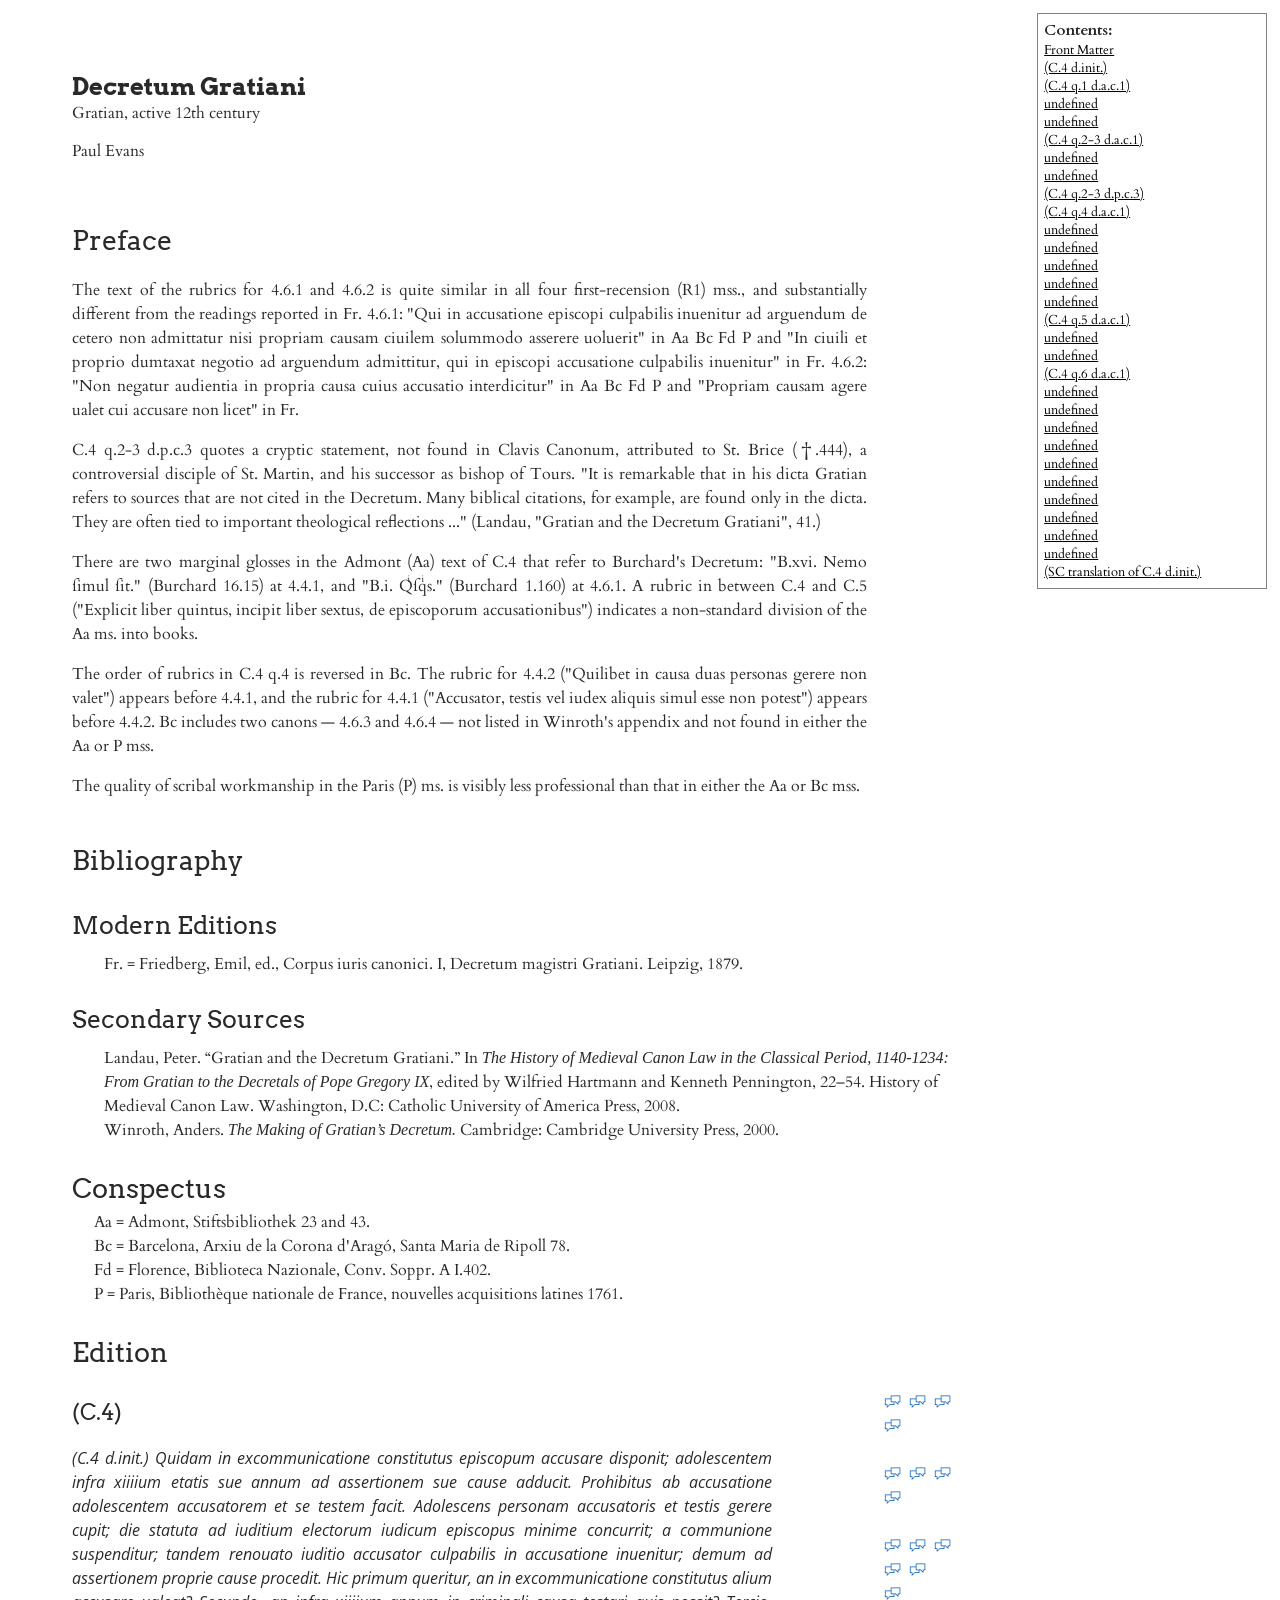
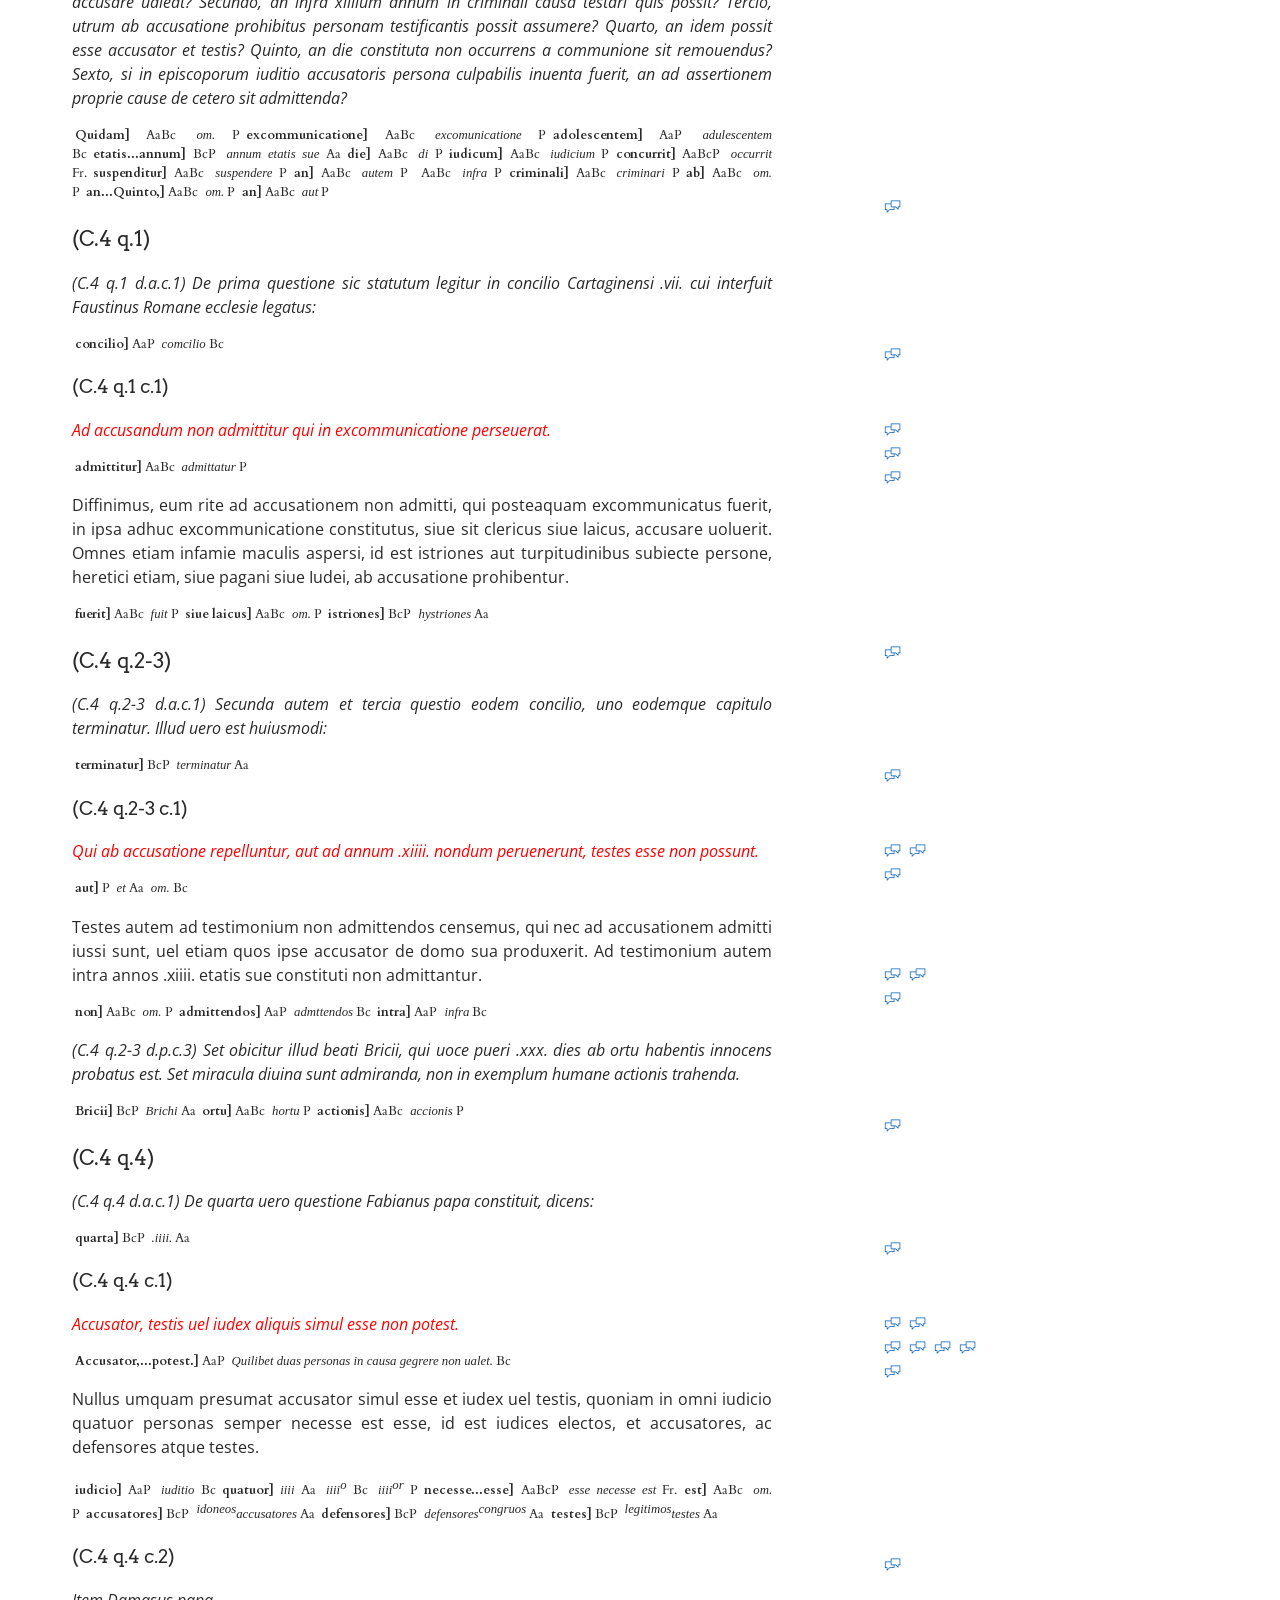
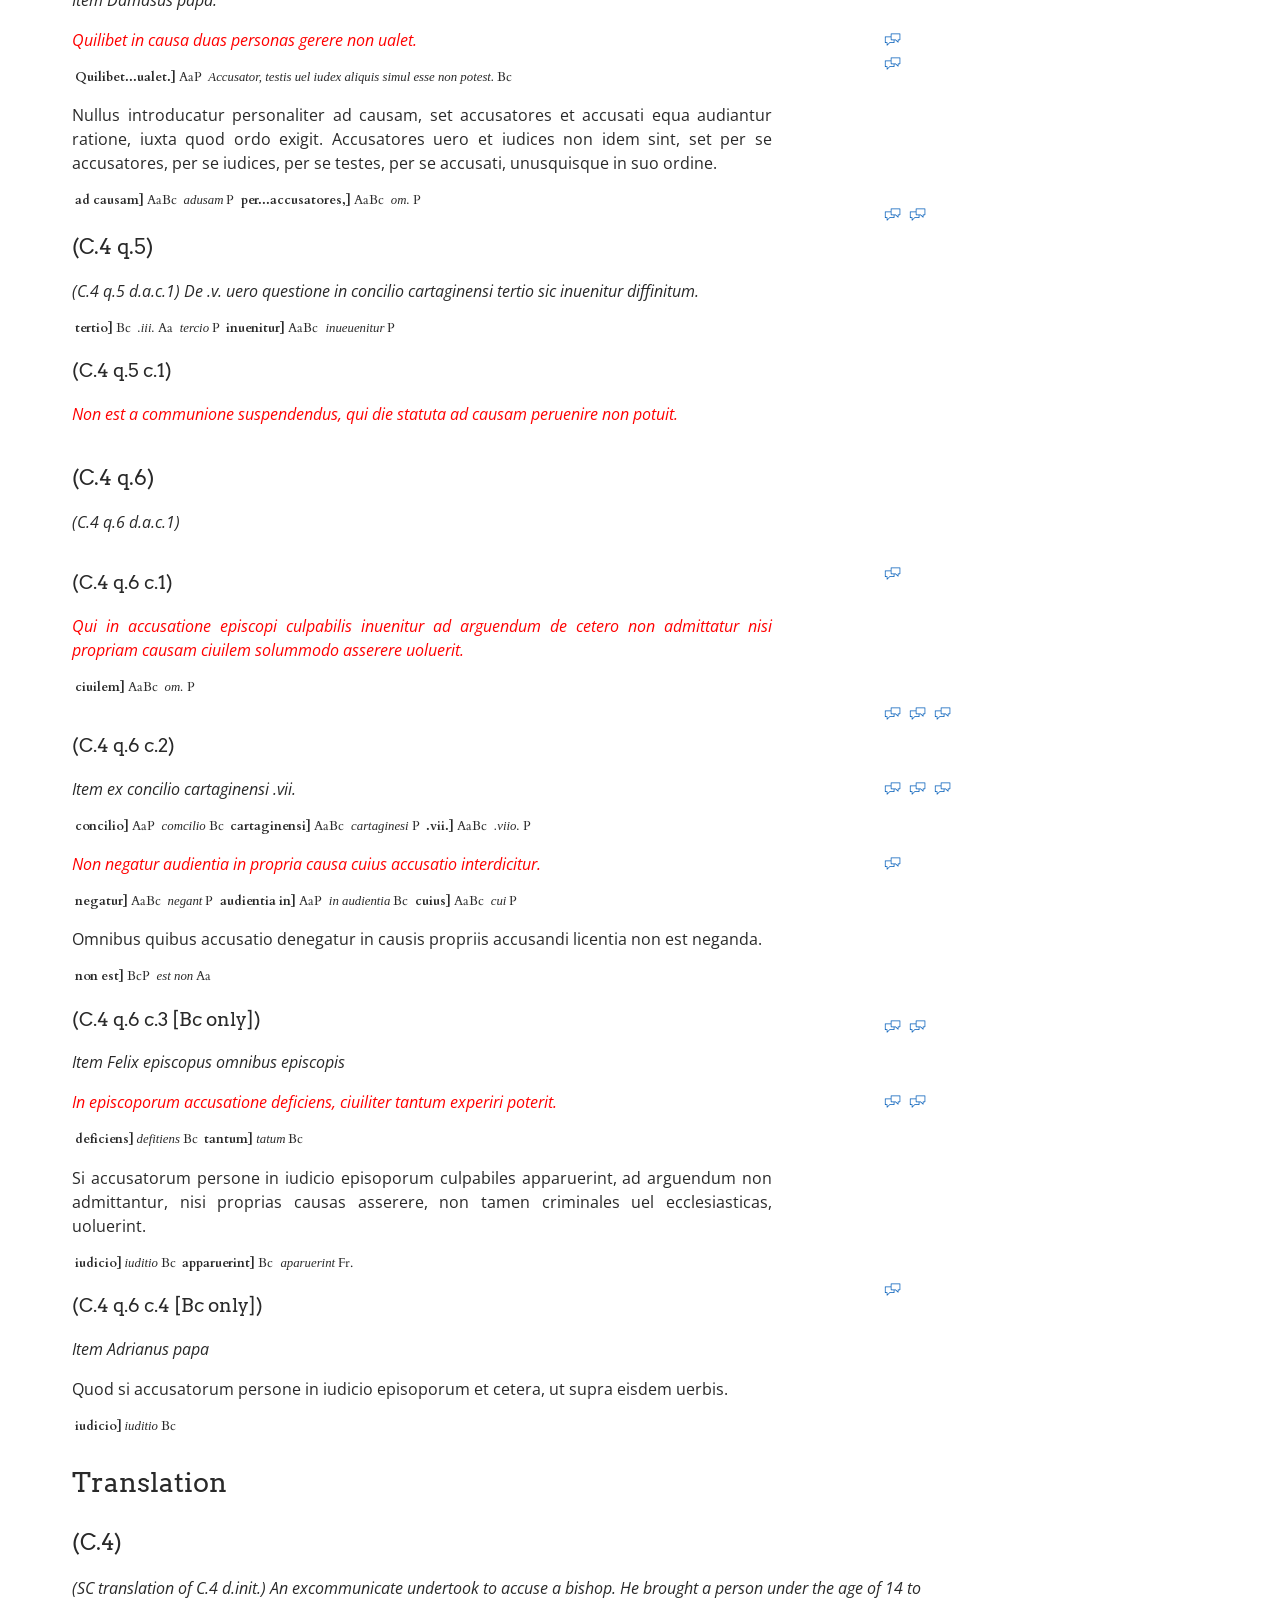
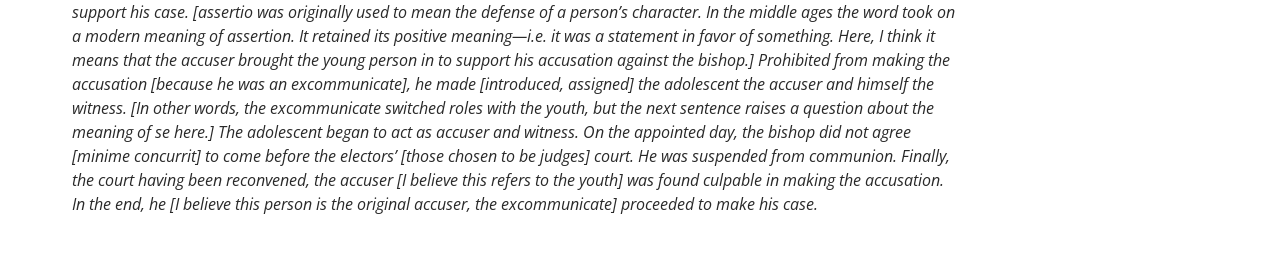
==== commit 4080c8bf: "" ====
--- a/index.html
+++ b/index.html
@@ -4,6 +4,7 @@
     <meta http-equiv="Content-Type" content="text/html; charset=UTF-8">
     <link rel="stylesheet" href="css/fonts.css">
     <link rel="stylesheet" href="css/tei-html.css">
+    <link rel="stylesheet" href="css/critical.css">
     <link rel="stylesheet" href="js/jquery-ui-1.11.4.custom/jquery-ui.css">
     <script type="text/javascript" src="js/CETEI.js"></script>
     <script type="text/javascript" src="js/jquery/jquery-1.11.3.js"></script>
--- a/css/critical.css
+++ b/css/critical.css
@@ -0,0 +1,16 @@
+tei-div[type=textpart][subtype=canon] {
+  font-family: 'Open Sans', sans-serif;
+}
+tei-div[type=textpart][subtype=dictum] {
+  font-family: 'Open Sans', sans-serif;
+  font-style: italic;
+}
+tei-div[type=textpart][subtype=inscription] {
+  font-family: 'Open Sans', sans-serif;
+  font-style: italic;
+}
+tei-div[type=textpart][subtype=rubric] {
+  color: red;
+  font-family: 'Open Sans', sans-serif;
+  font-style: italic;
+}
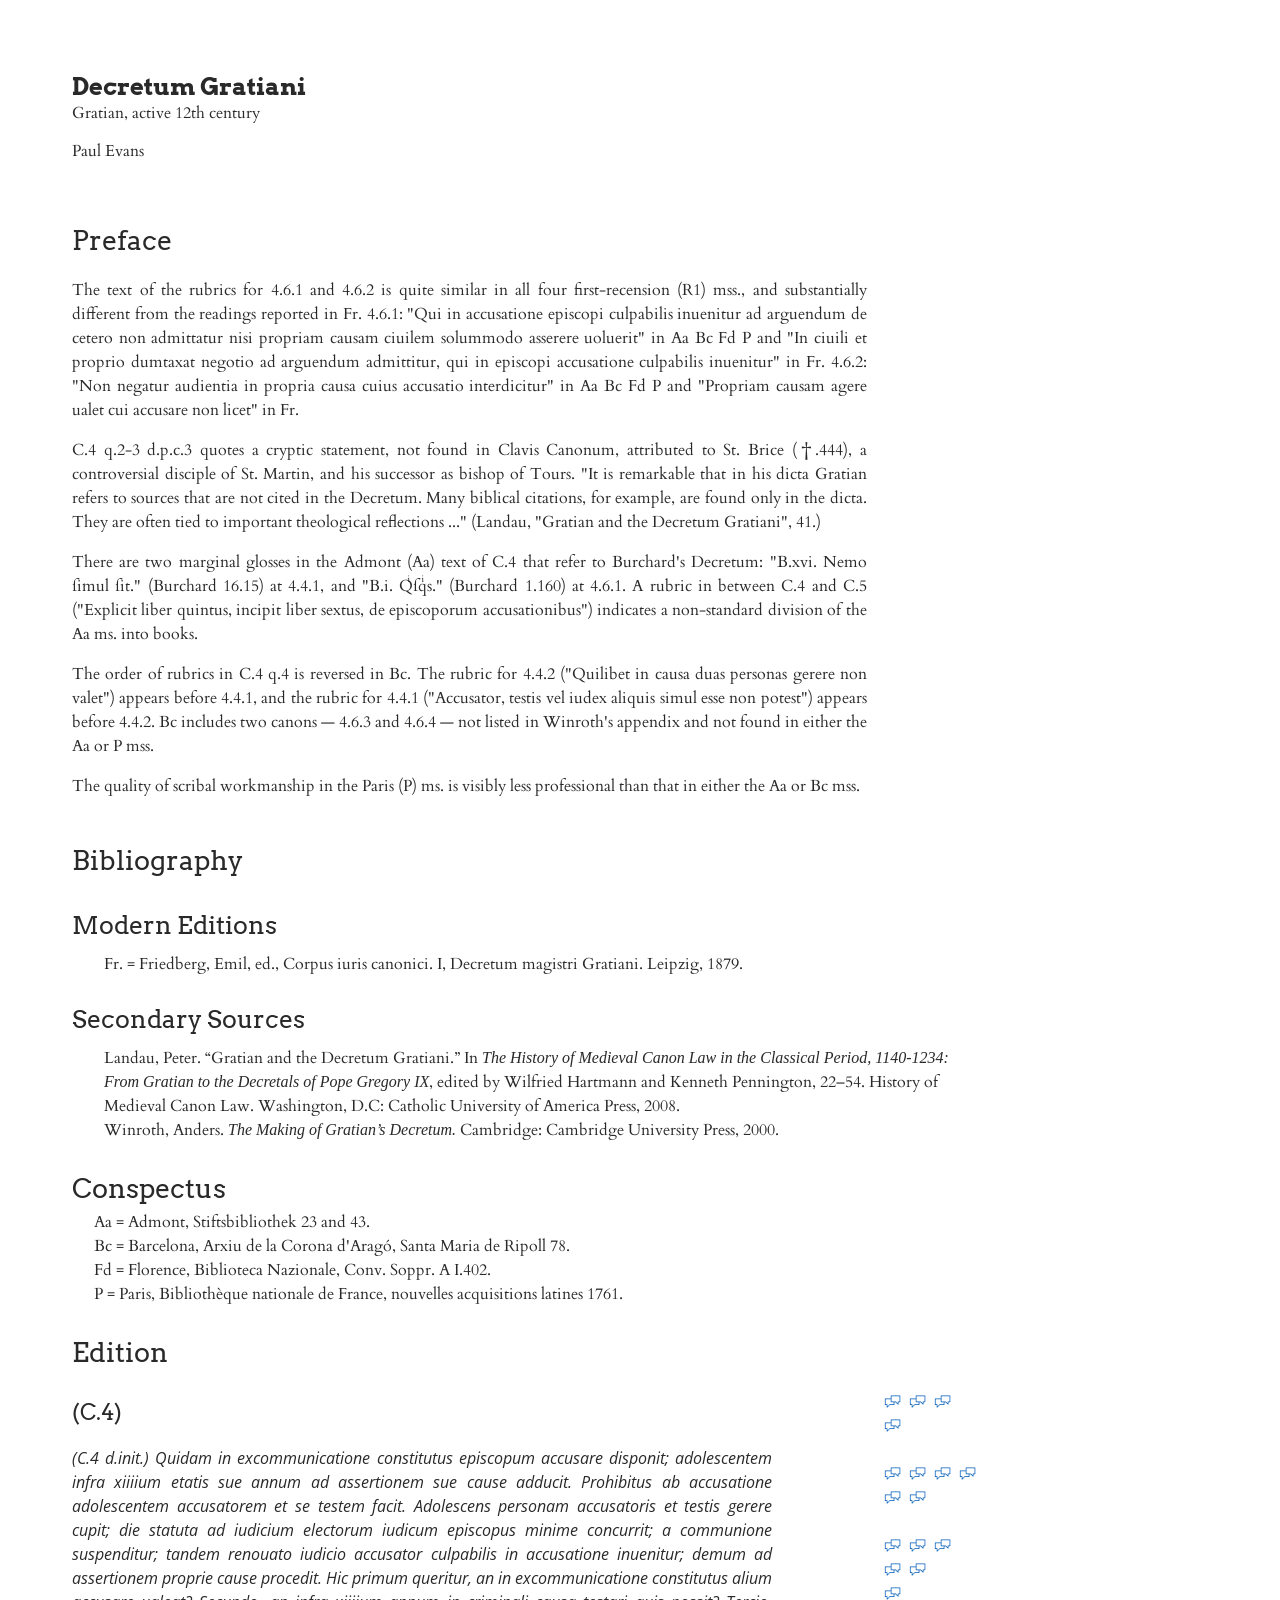
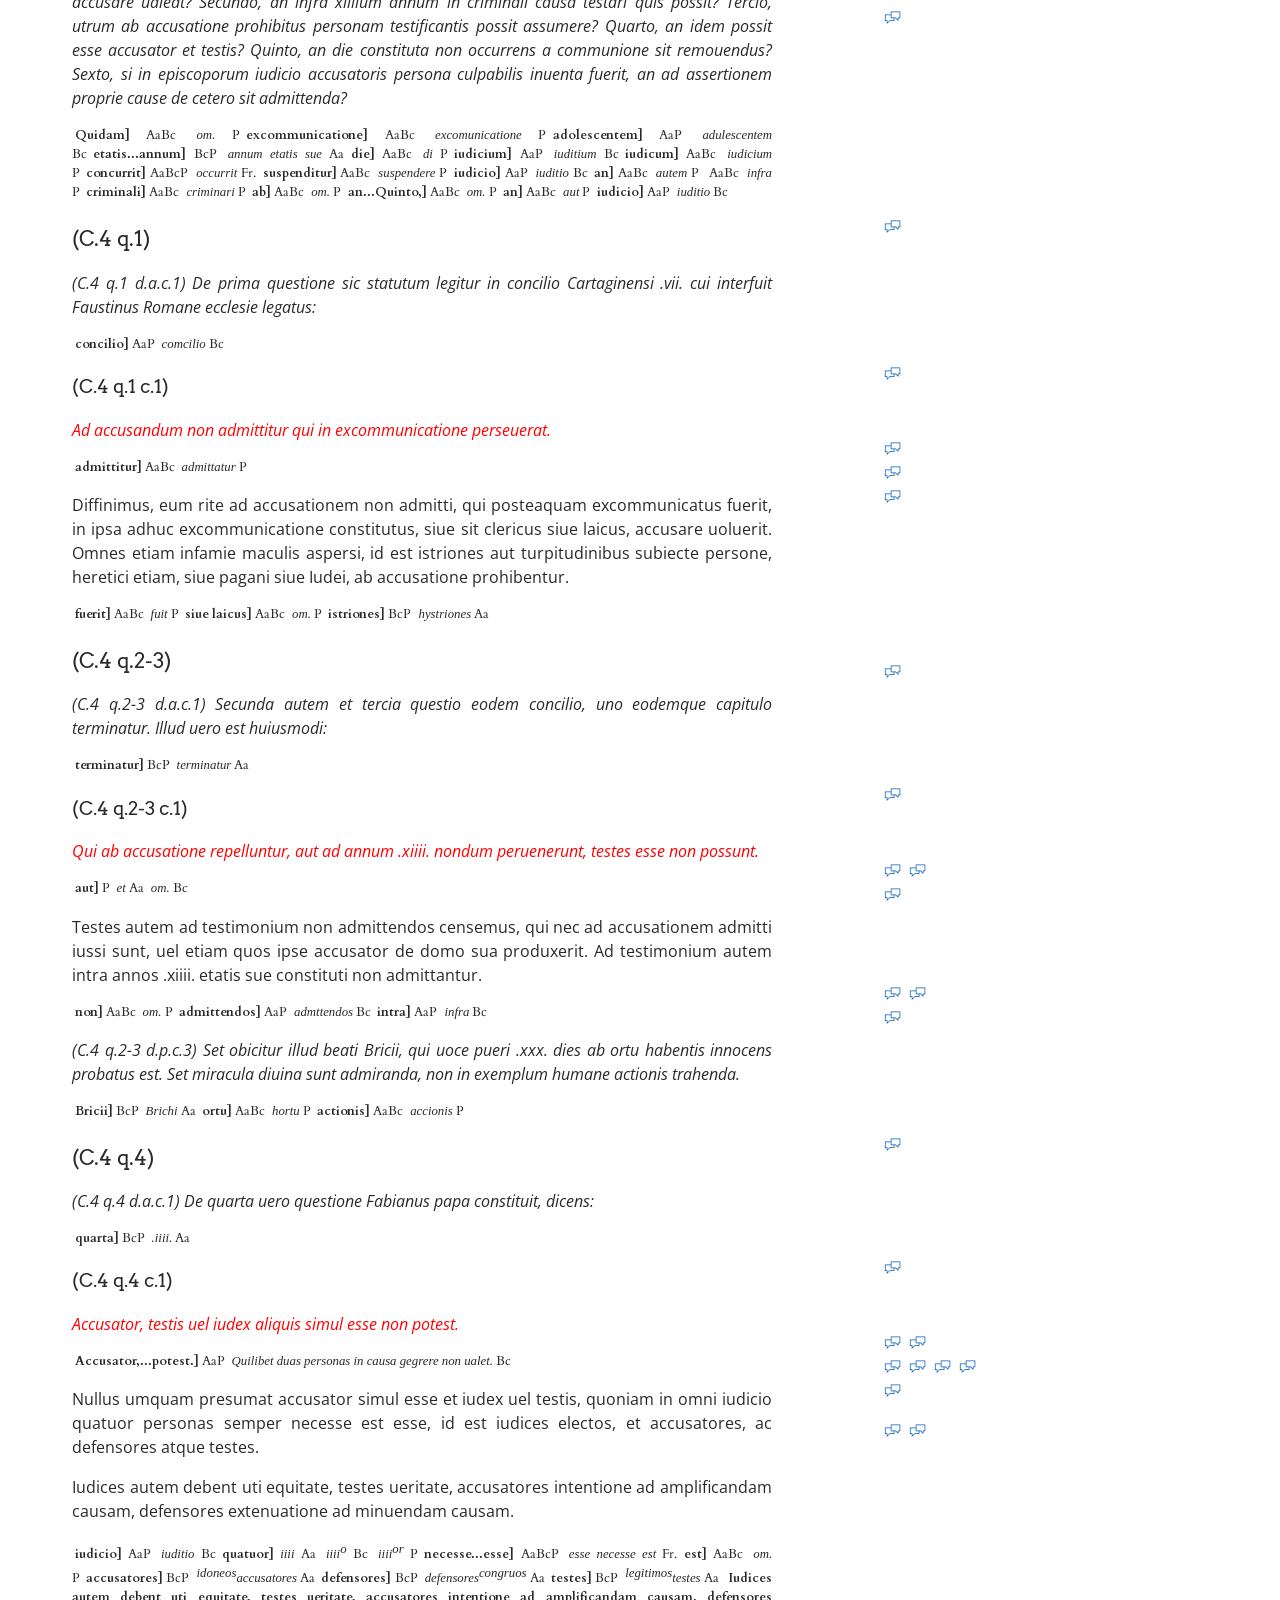
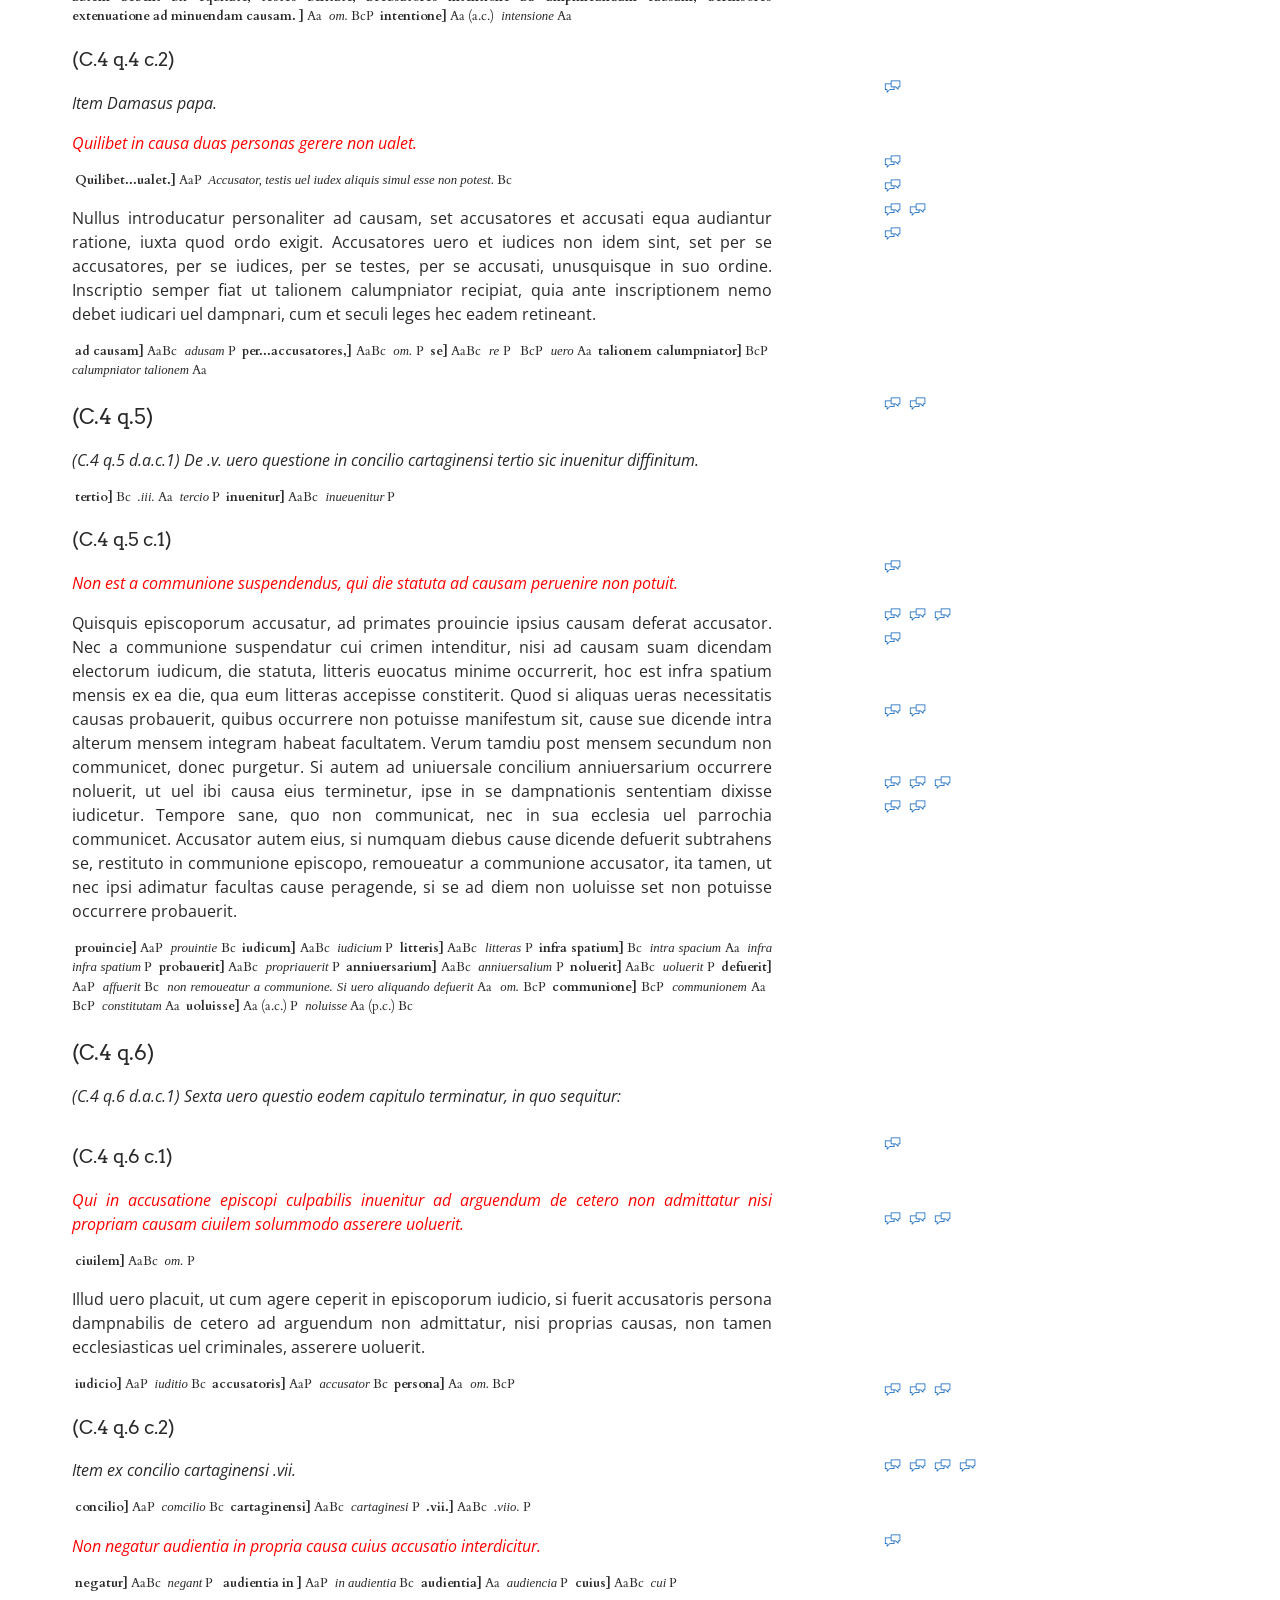
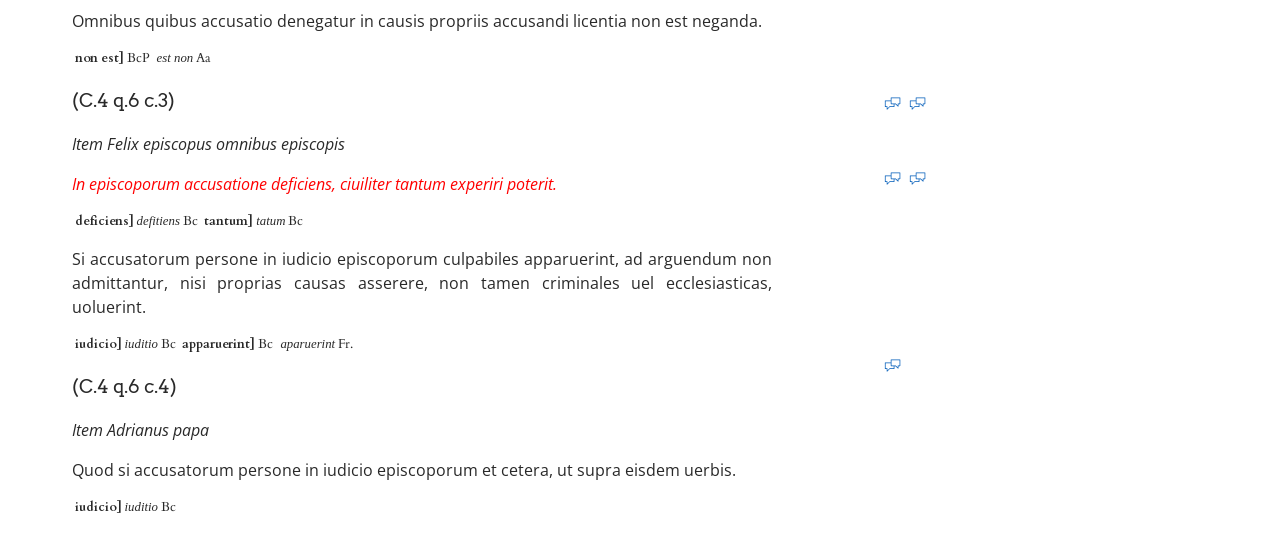
==== commit 751fb4b8: "" ====
--- a/index.html
+++ b/index.html
@@ -135,6 +135,8 @@
     <div id="loading">
       <p>✻</p>
     </div>
+    <!--
     <div id="controls"/>
+    -->
   </body>
 </html>
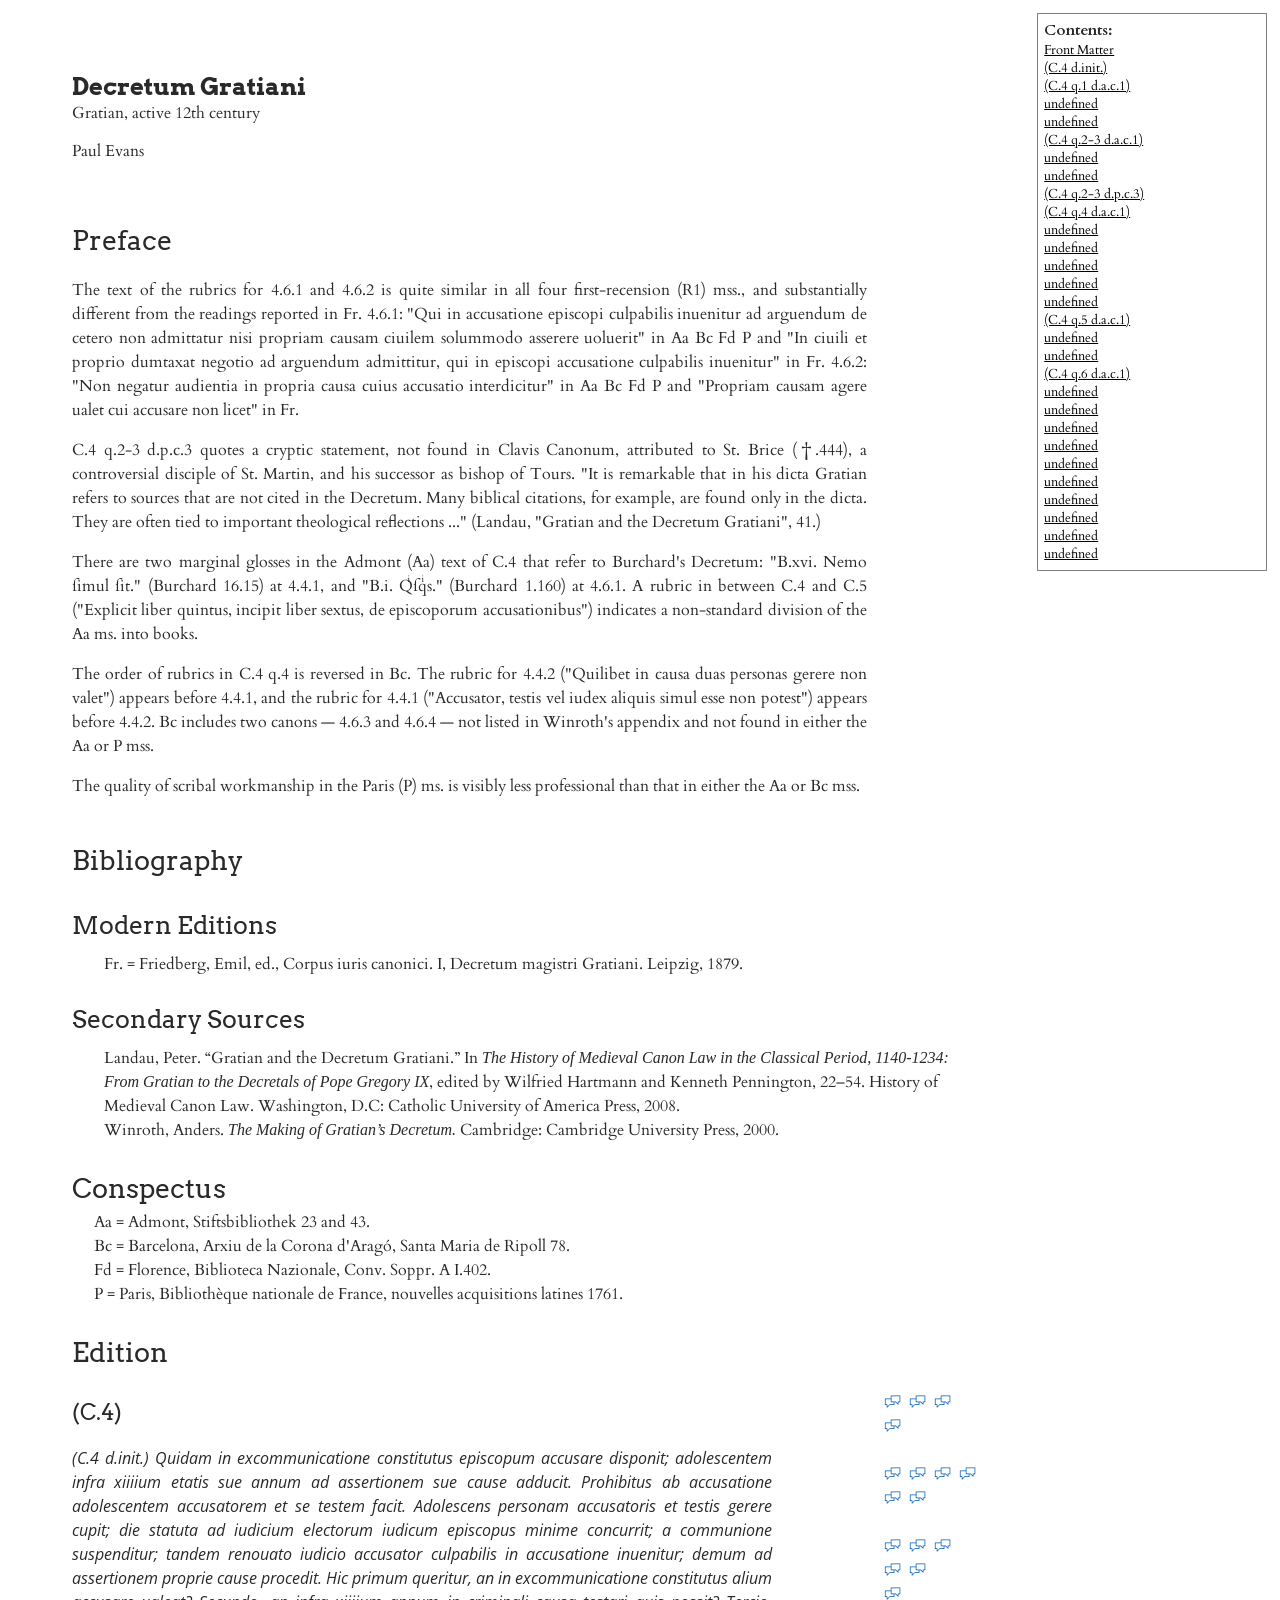
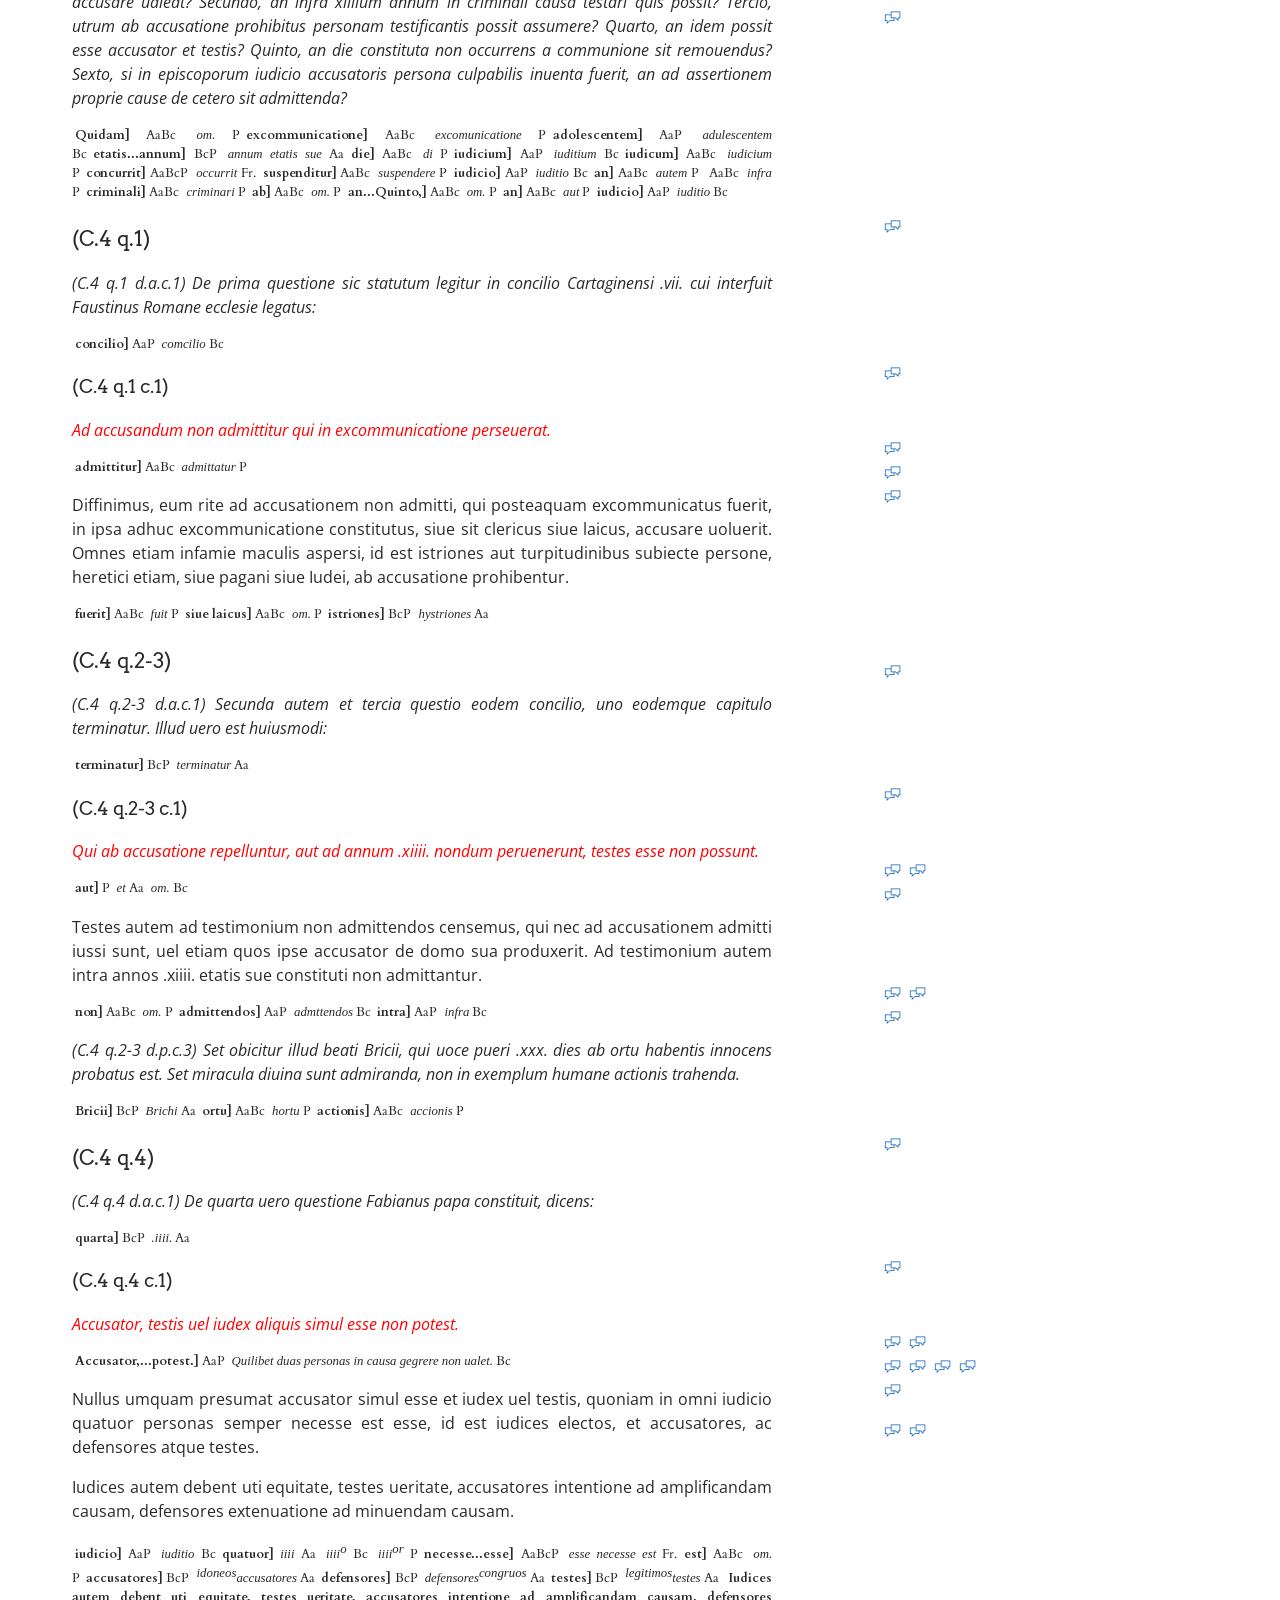
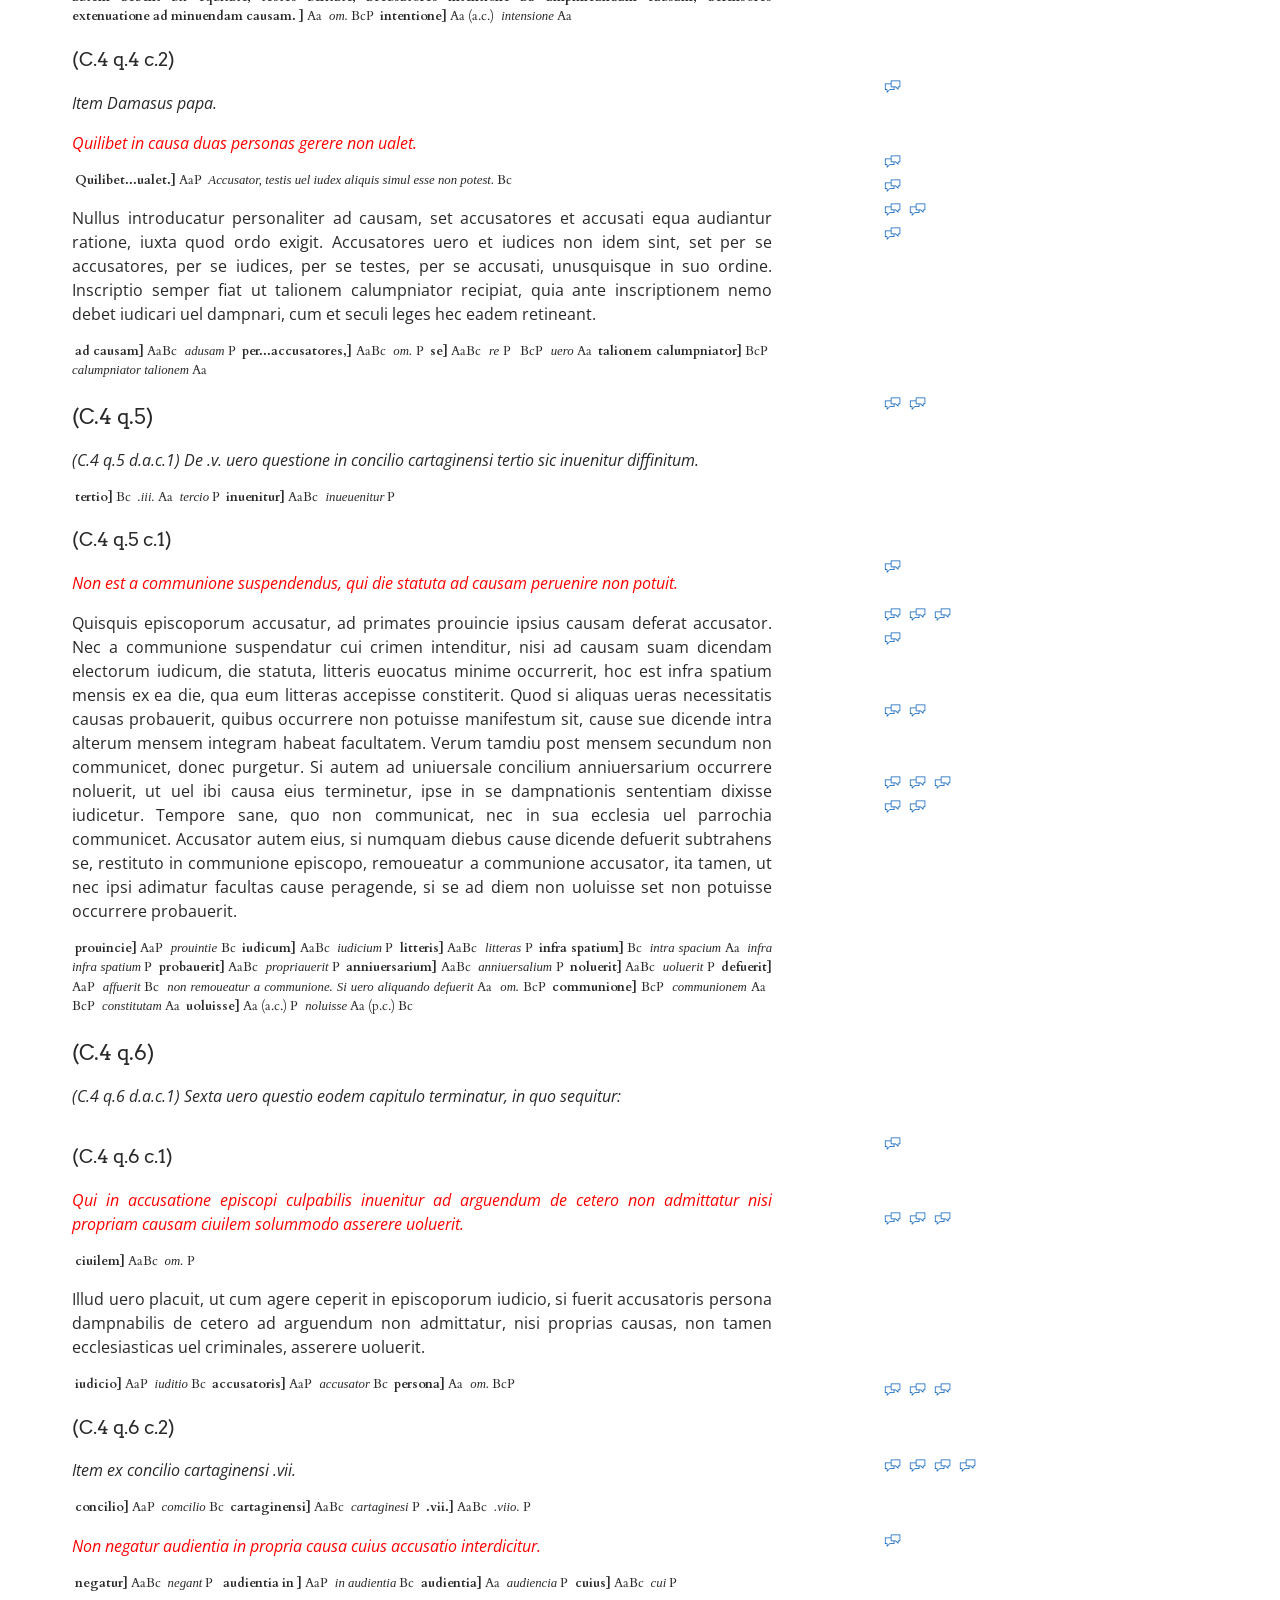
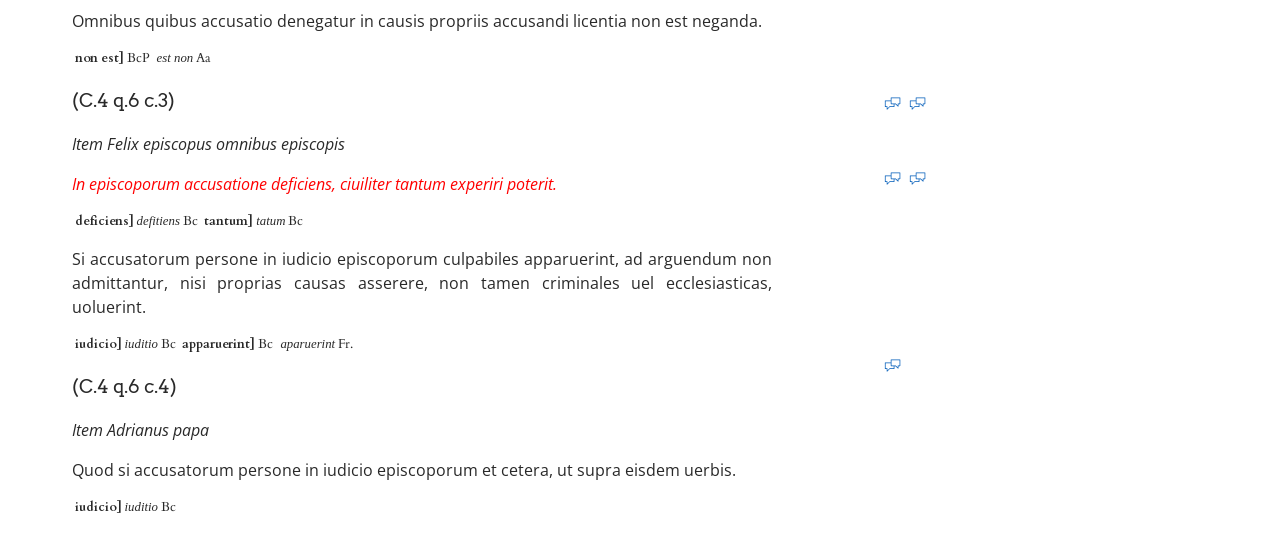
==== commit 652aef07: "" ====
--- a/index.html
+++ b/index.html
@@ -135,8 +135,6 @@
     <div id="loading">
       <p>✻</p>
     </div>
-    <!--
     <div id="controls"/>
-    -->
   </body>
 </html>
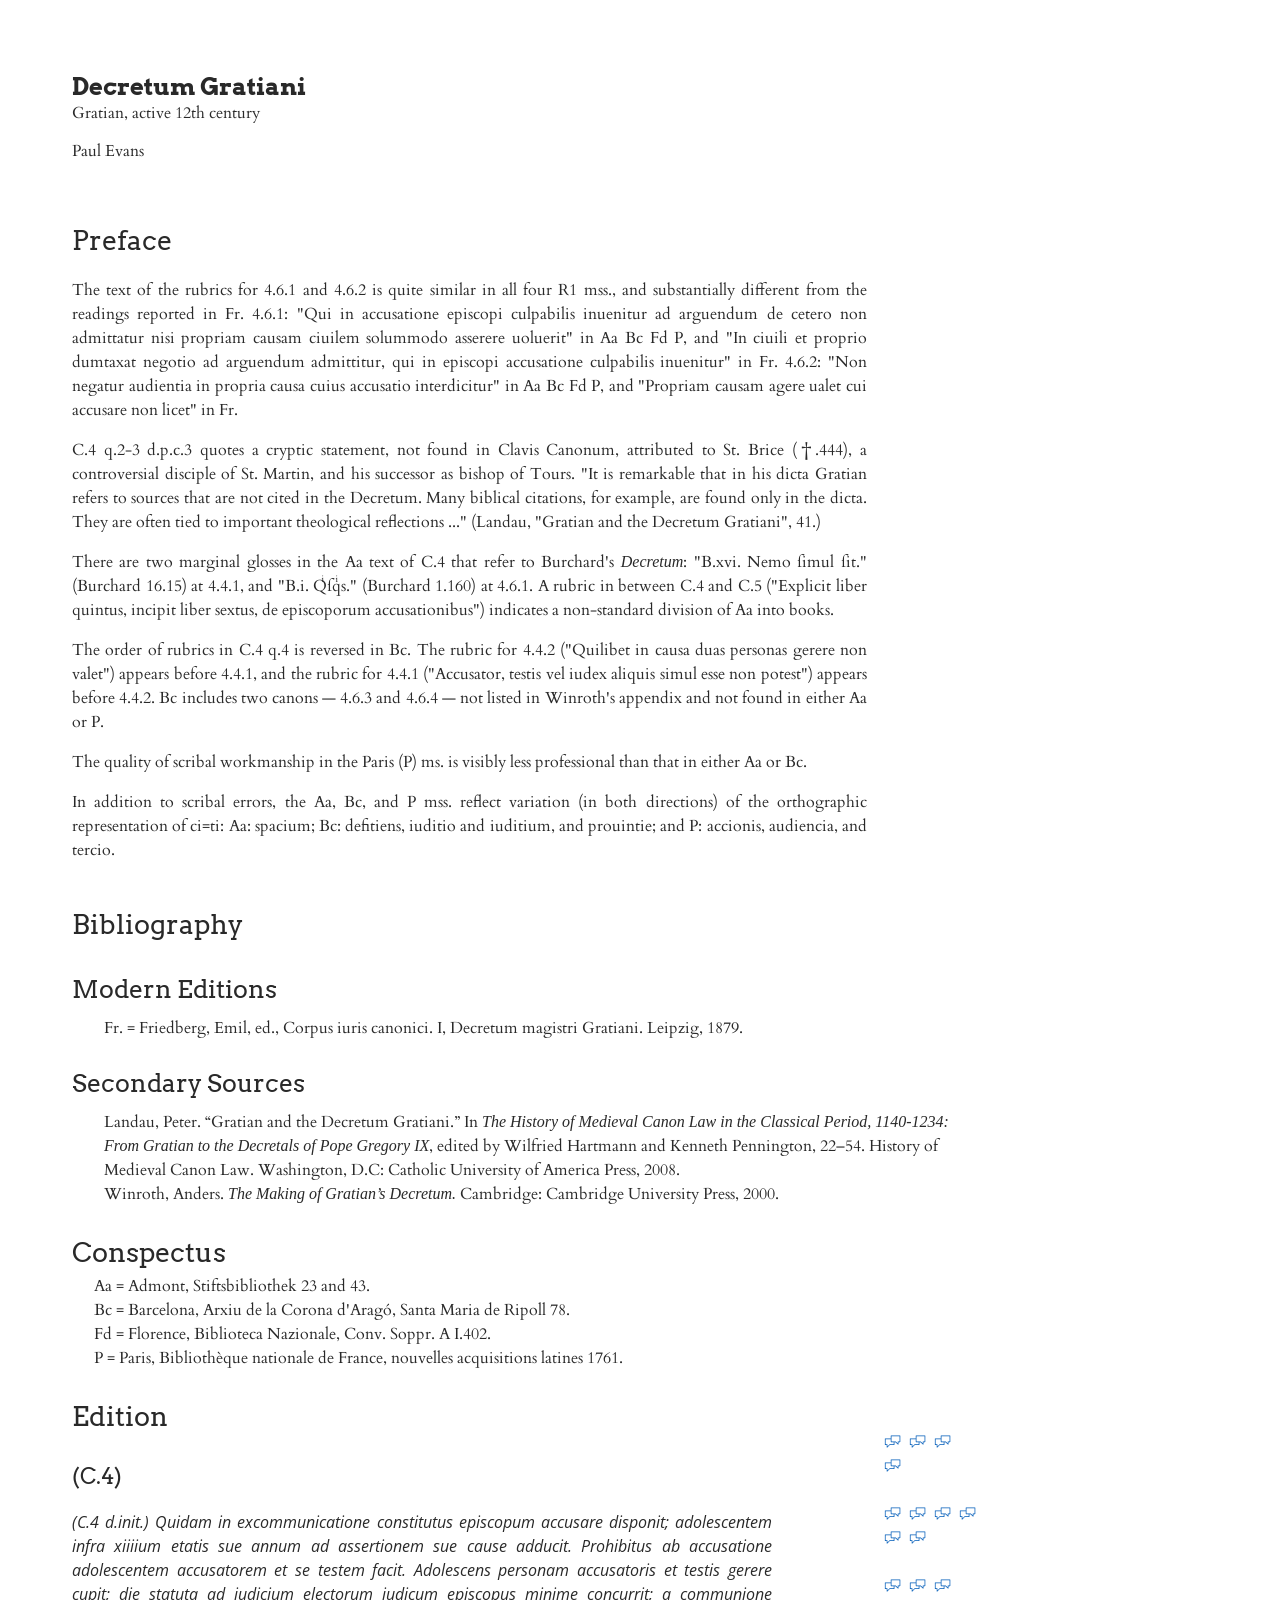
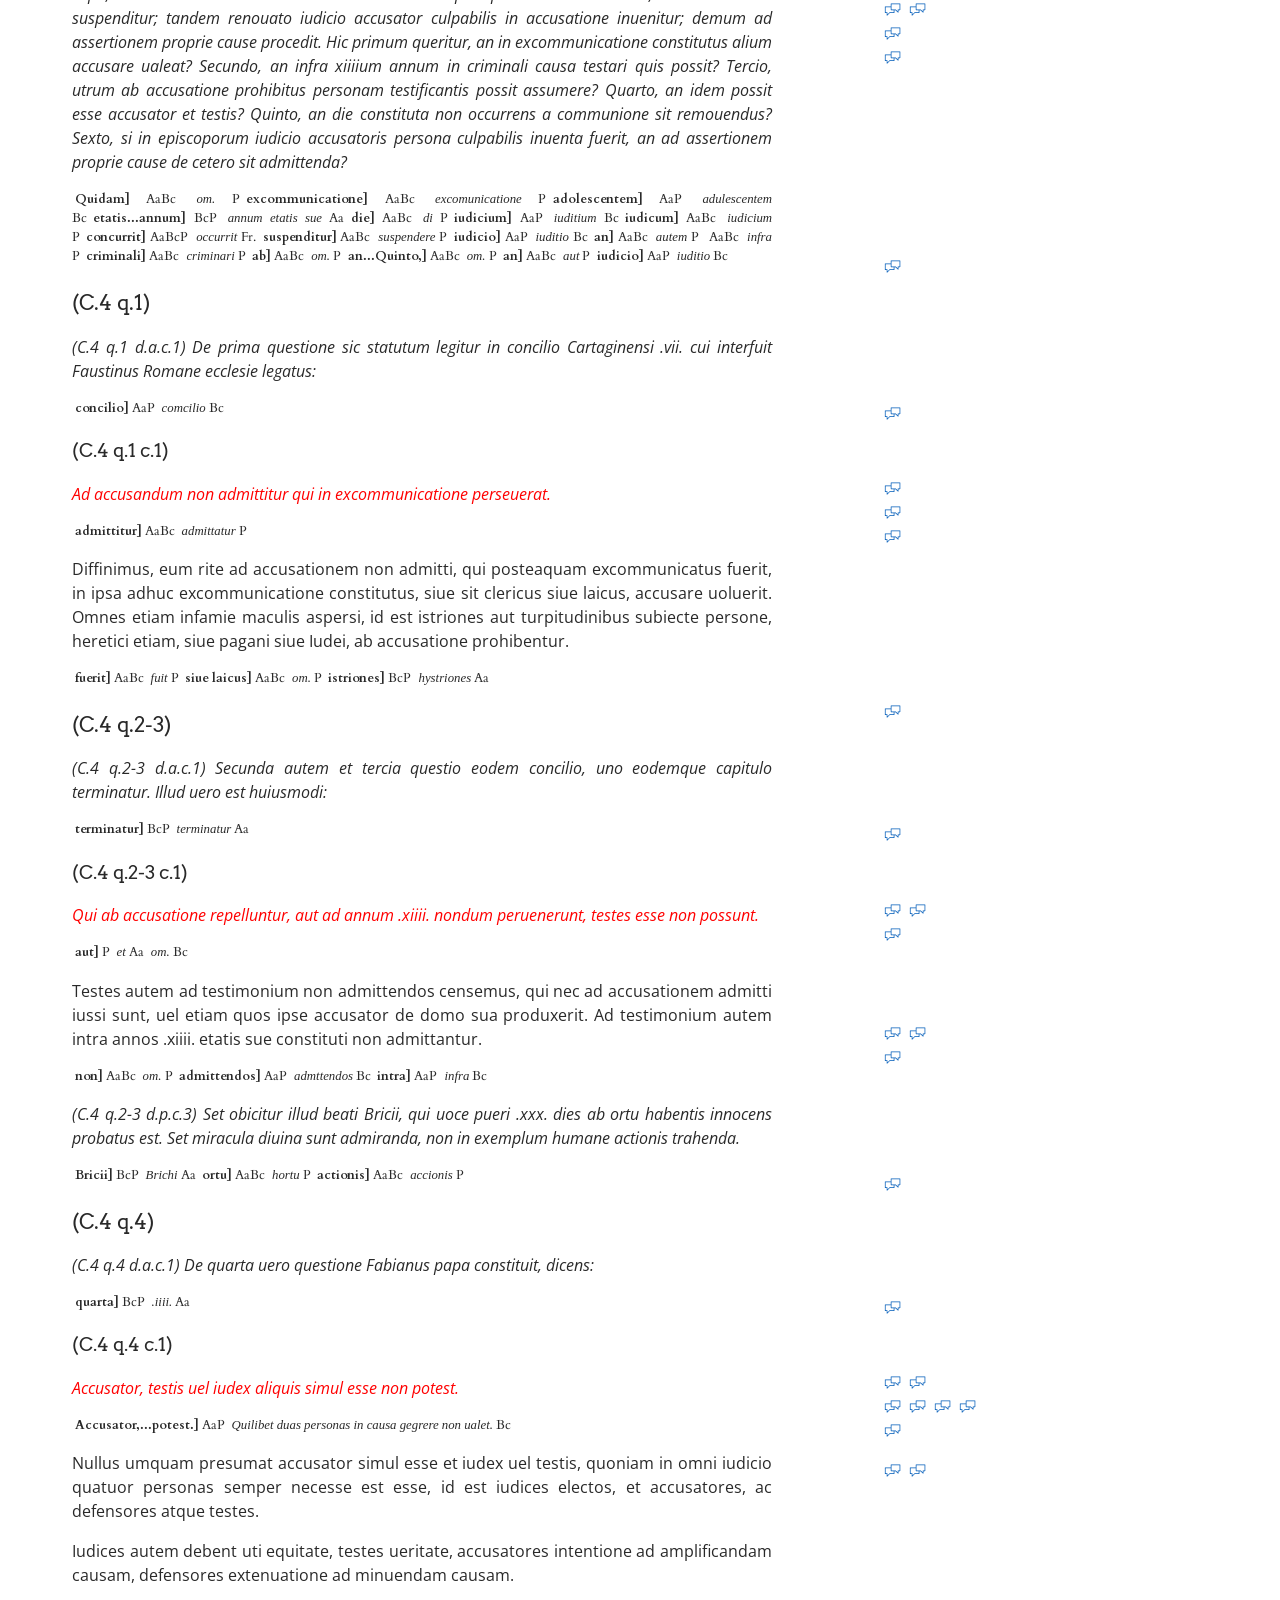
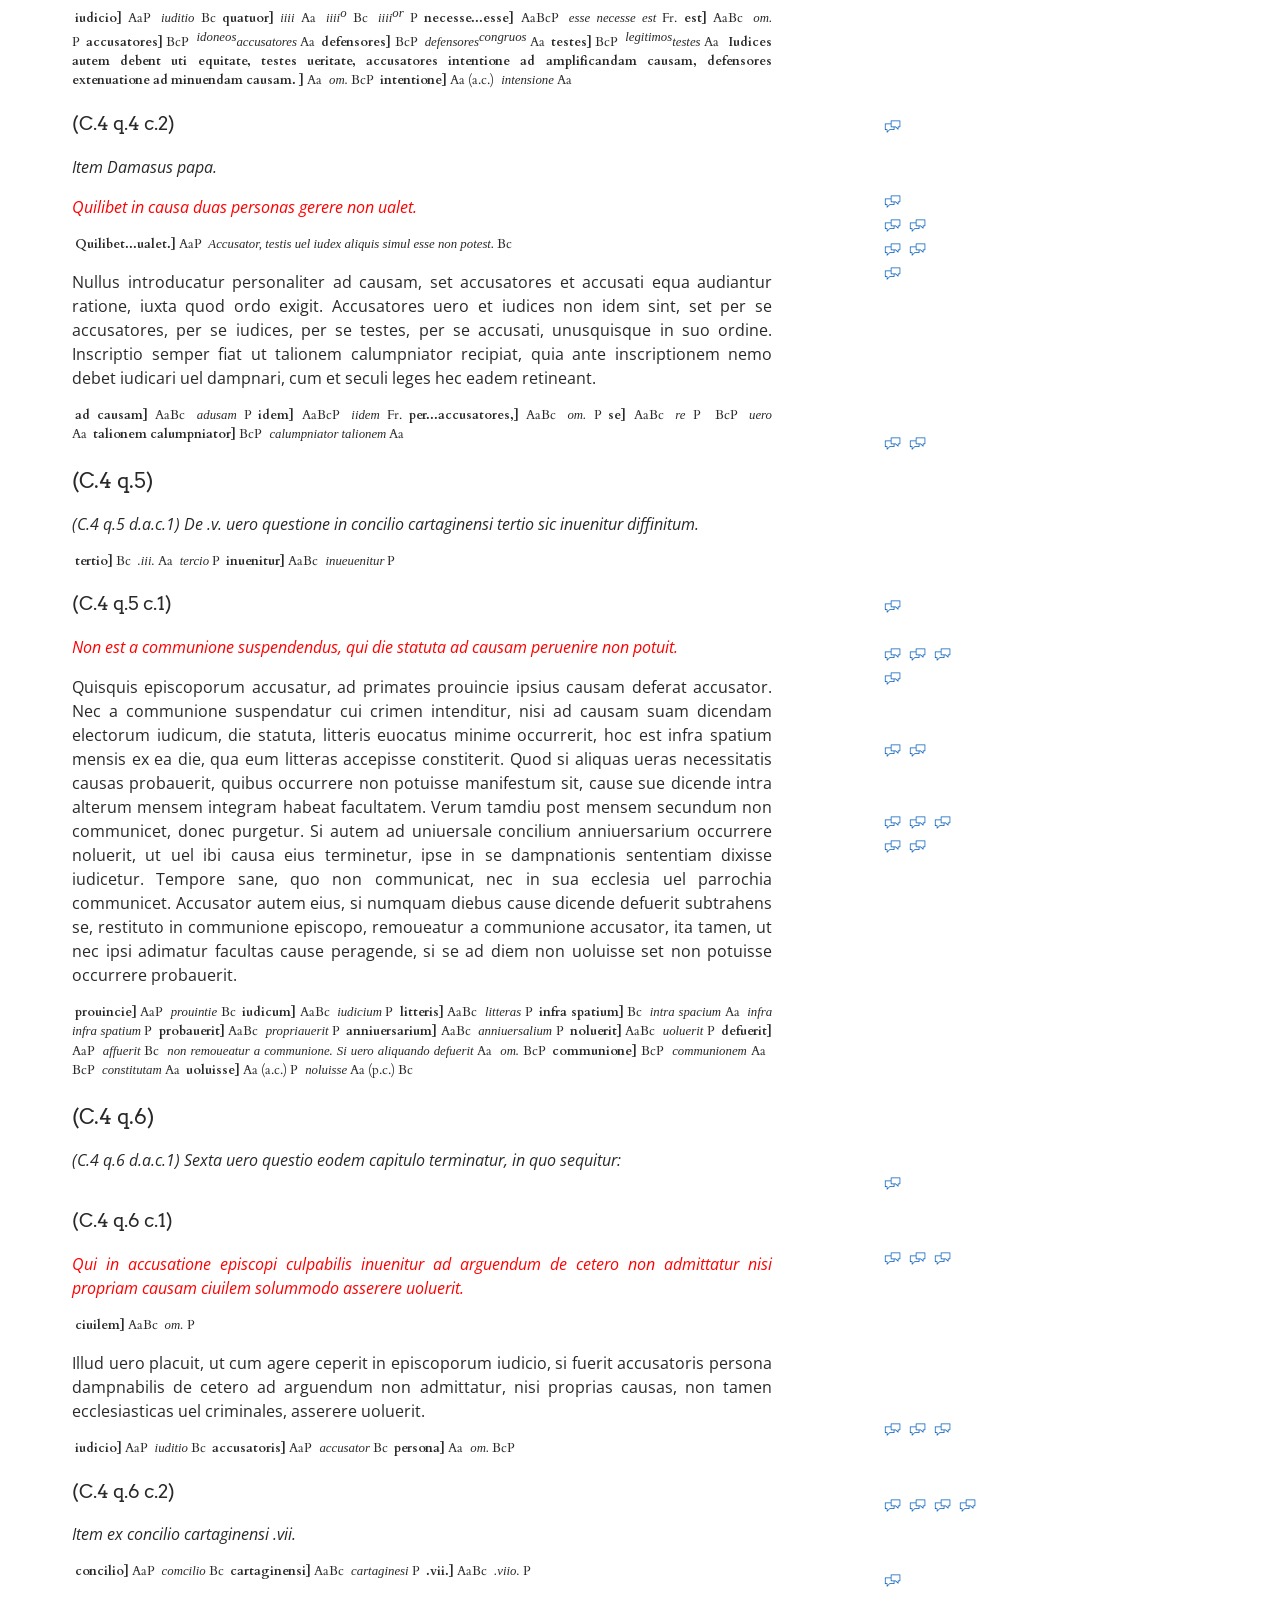
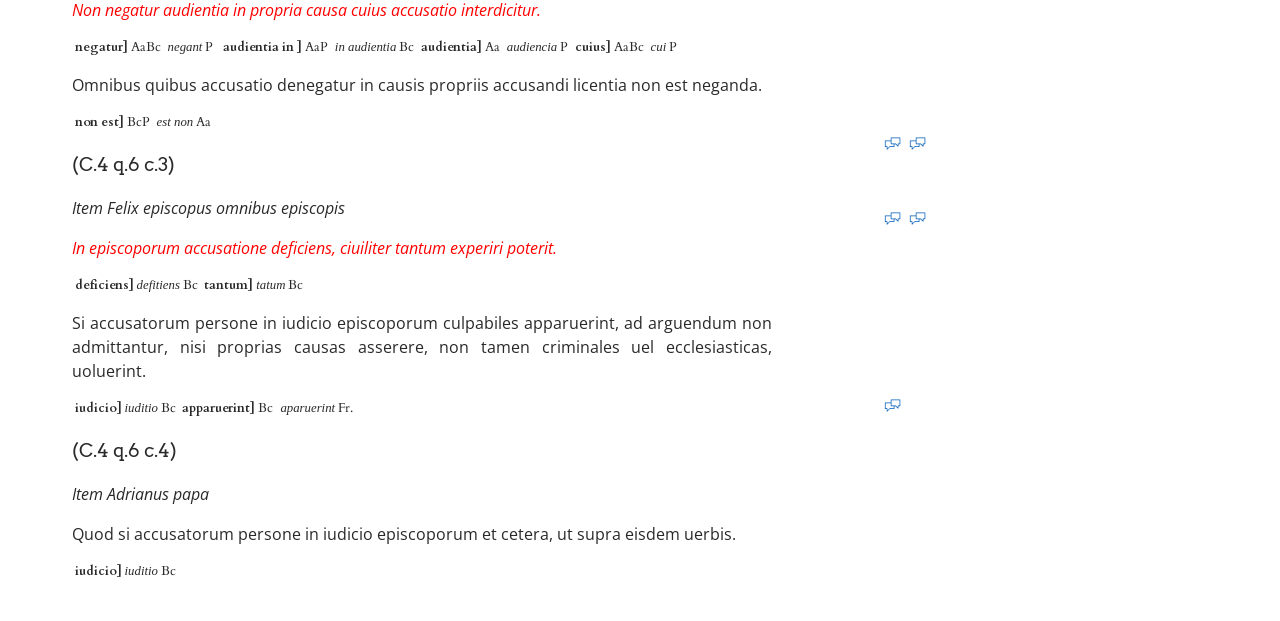
==== commit 1b39293c: "" ====
--- a/index.html
+++ b/index.html
@@ -135,6 +135,8 @@
     <div id="loading">
       <p>✻</p>
     </div>
+    <!--
     <div id="controls"/>
+    -->
   </body>
 </html>
